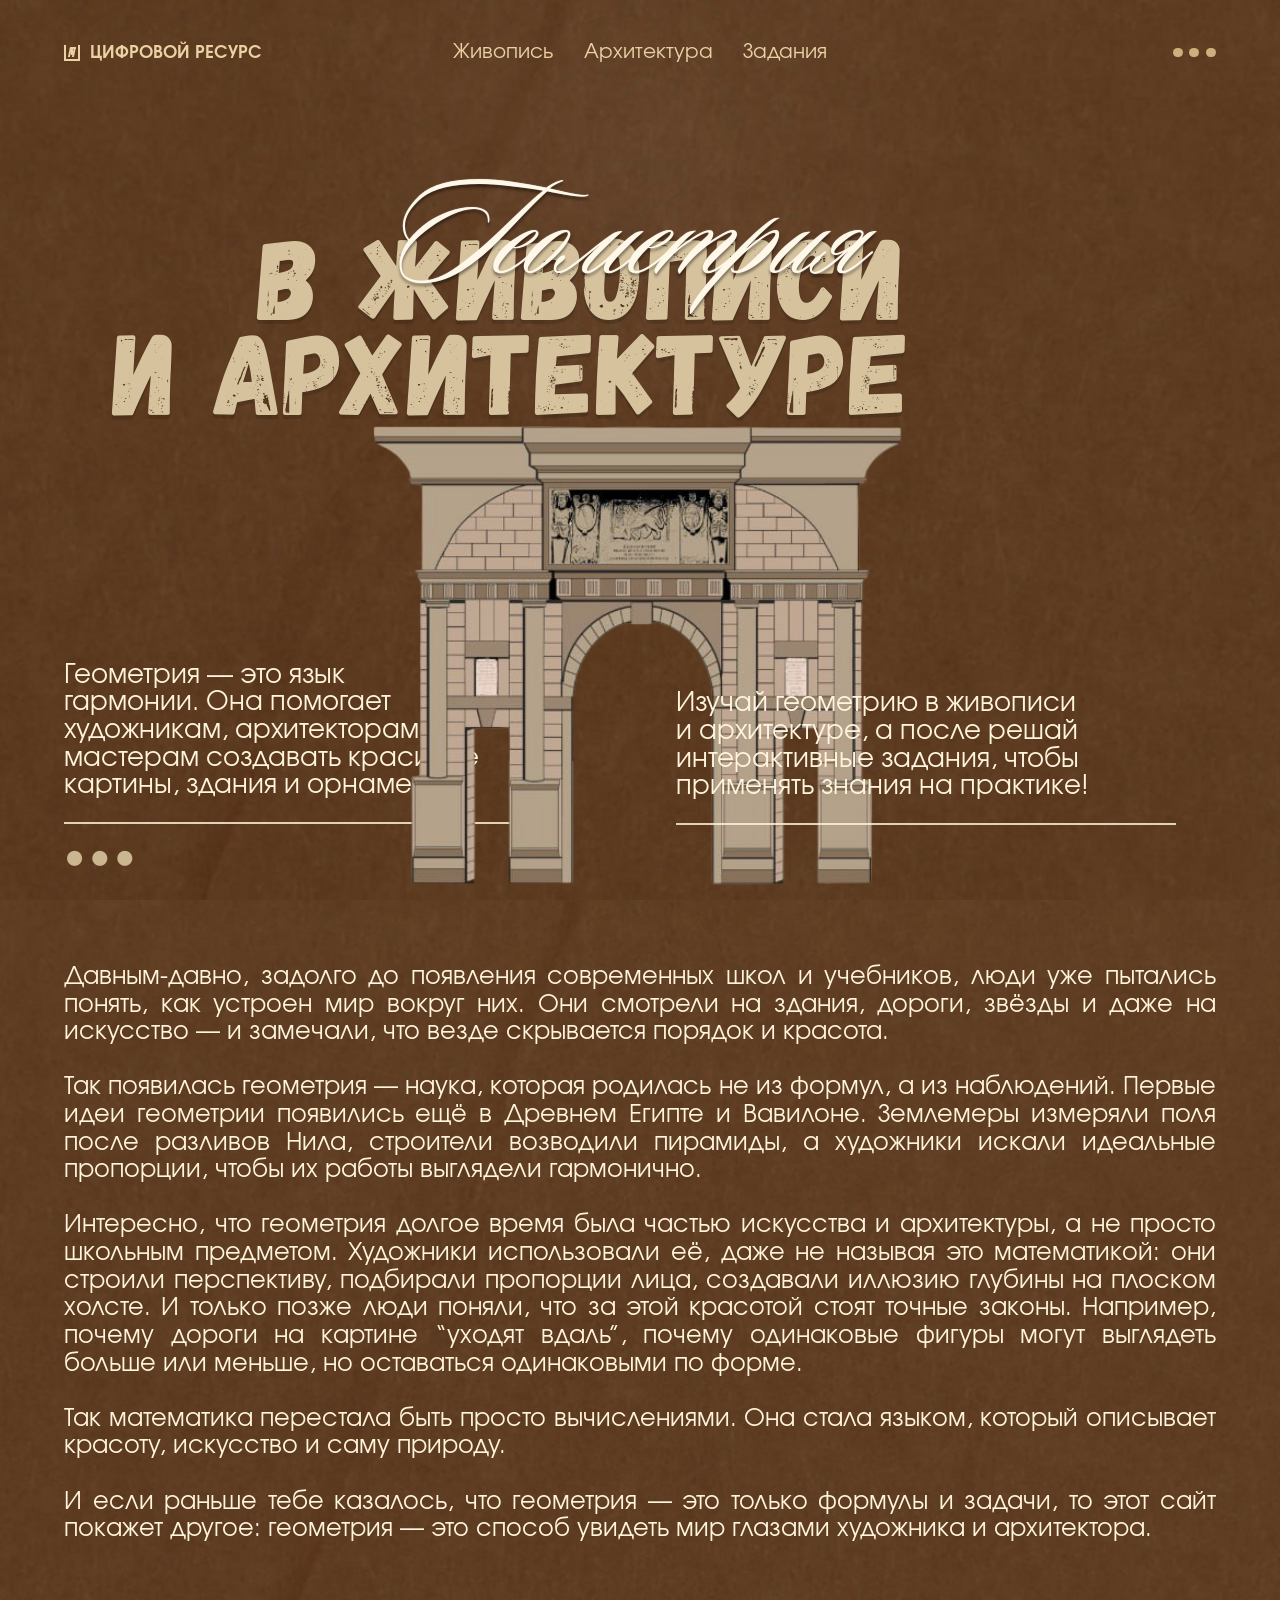
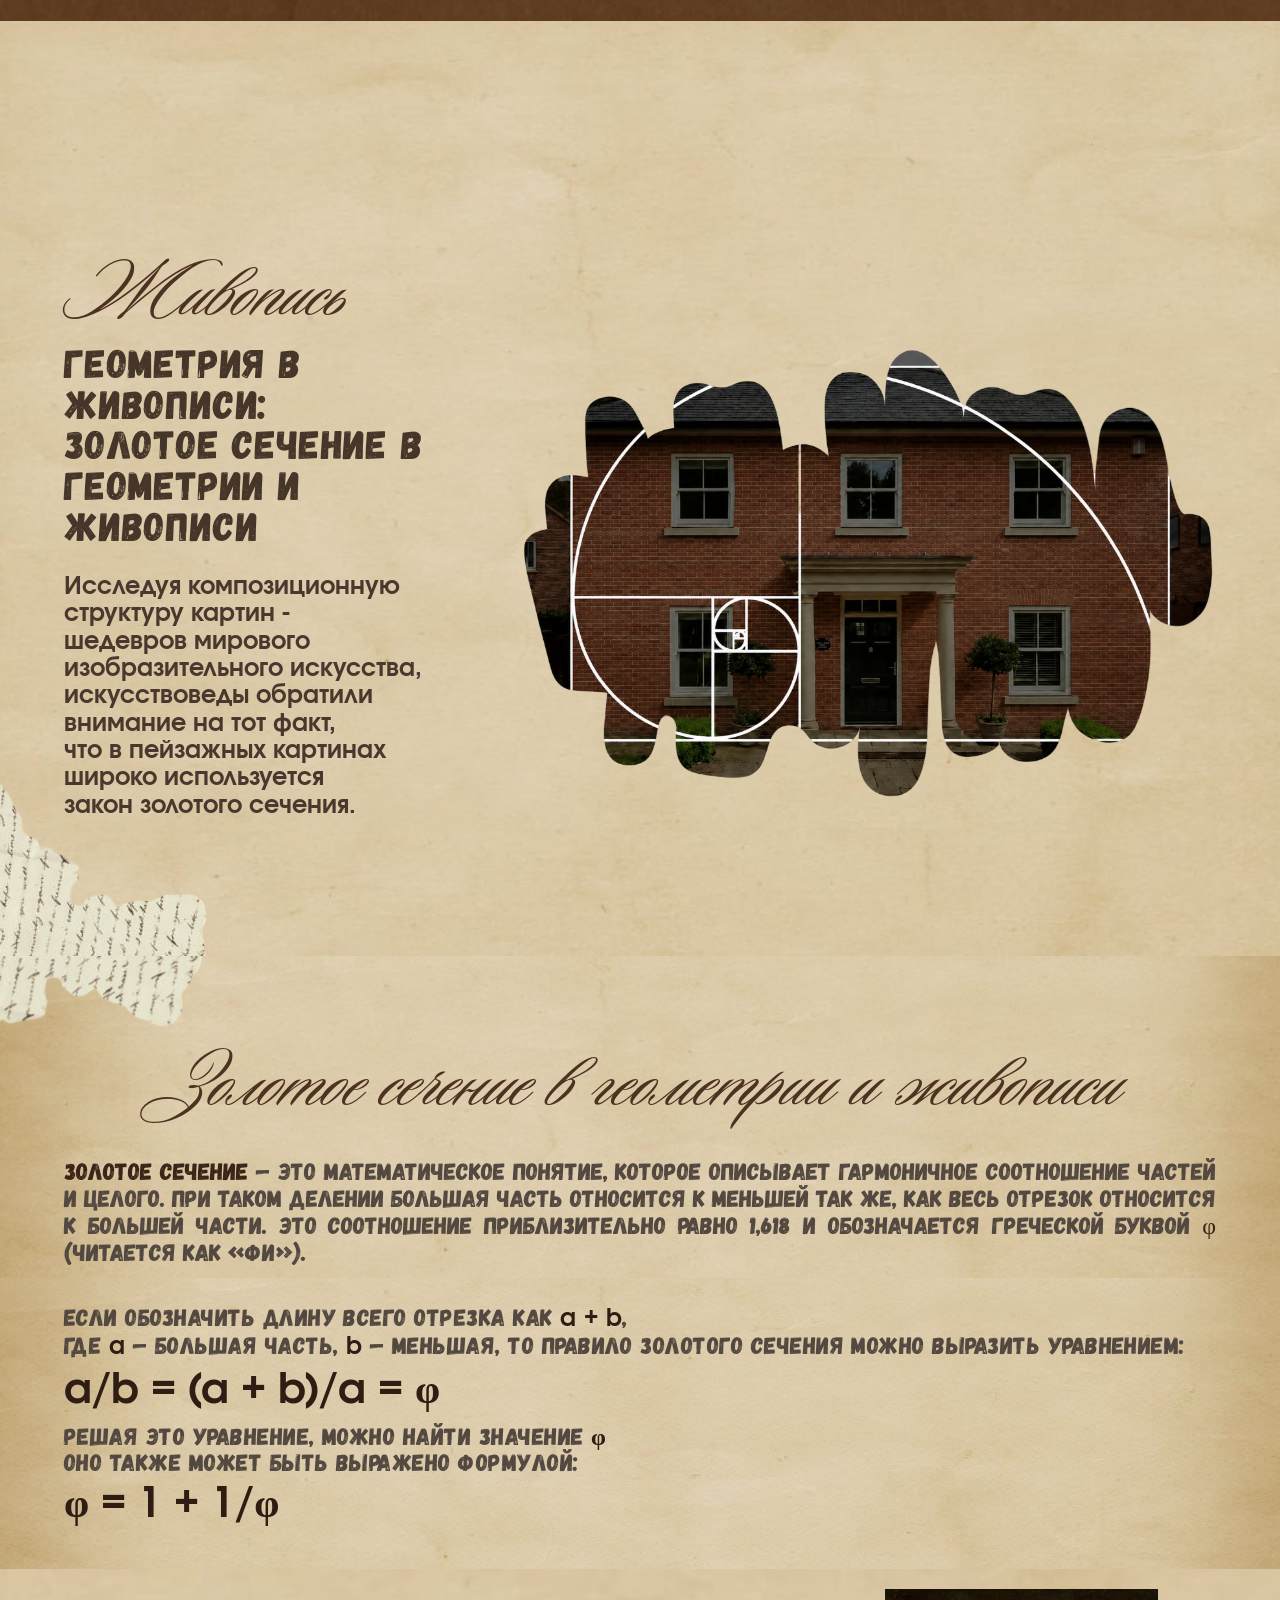
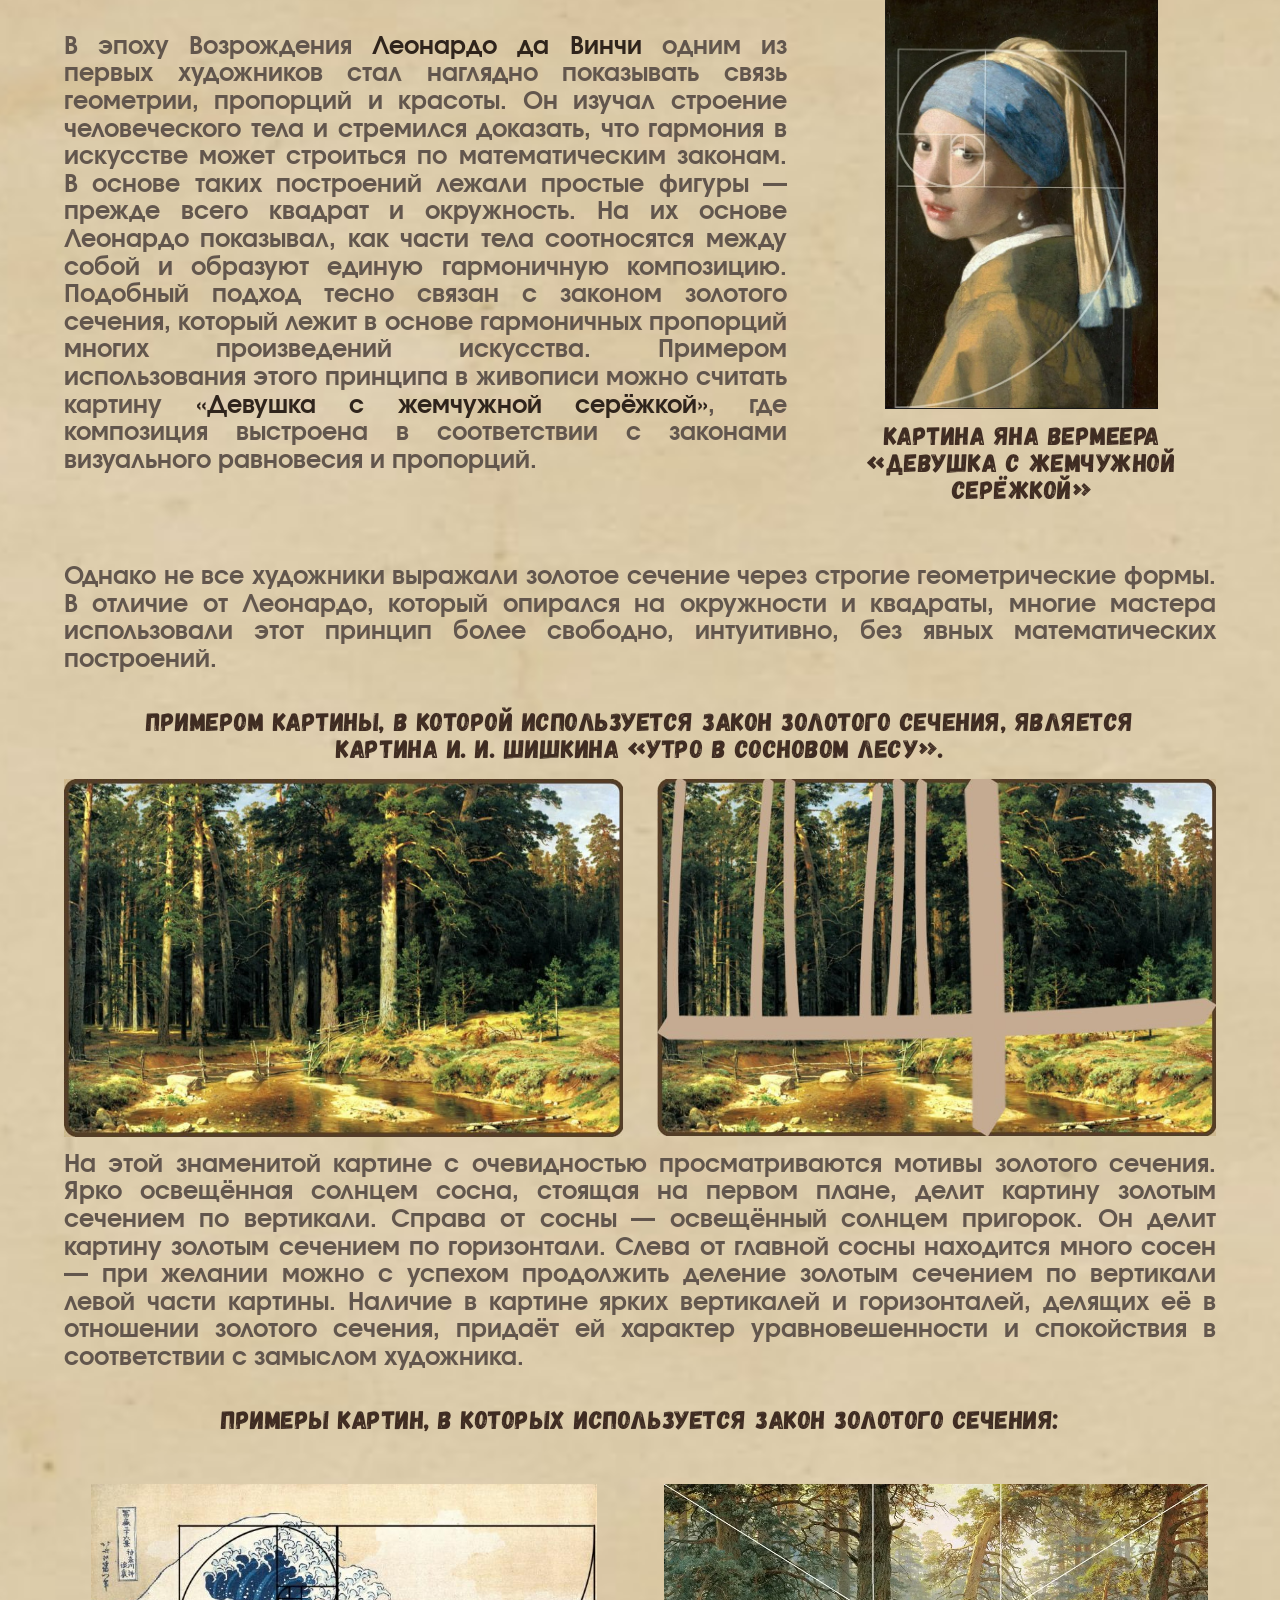
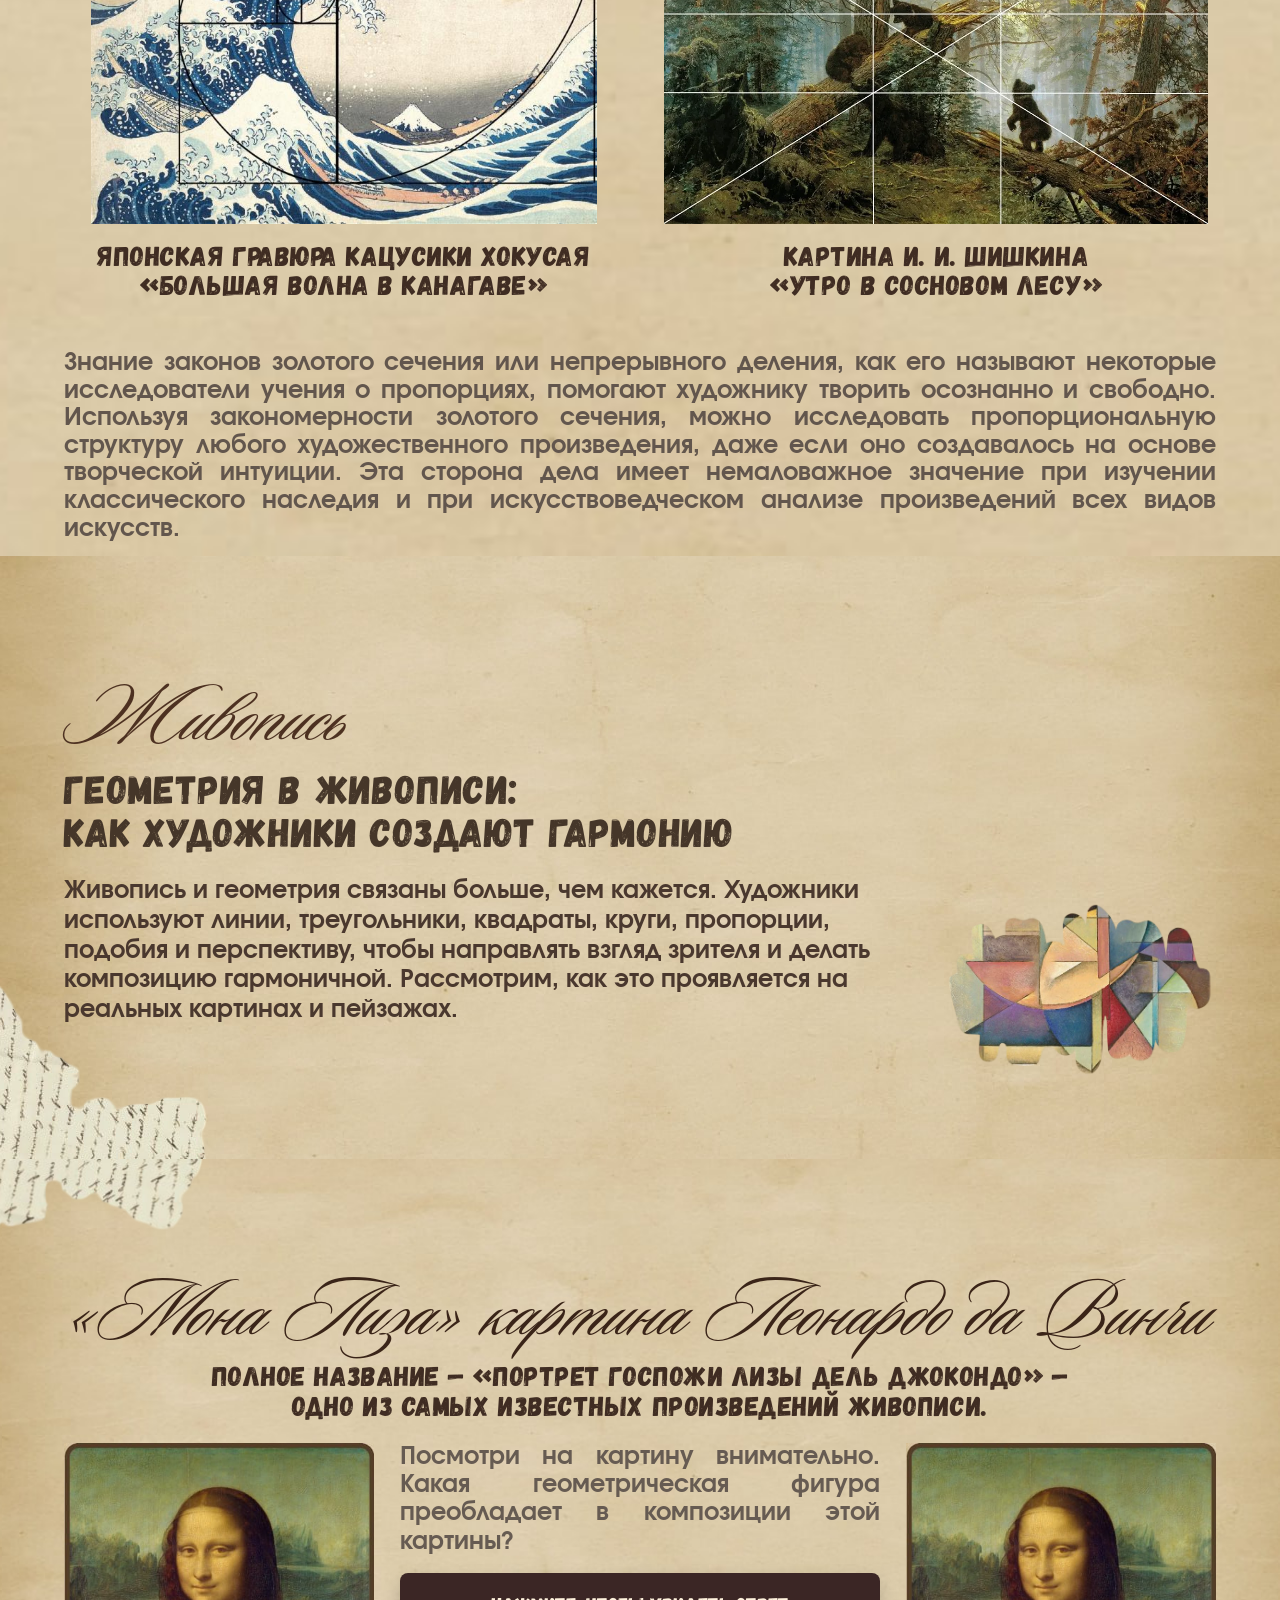
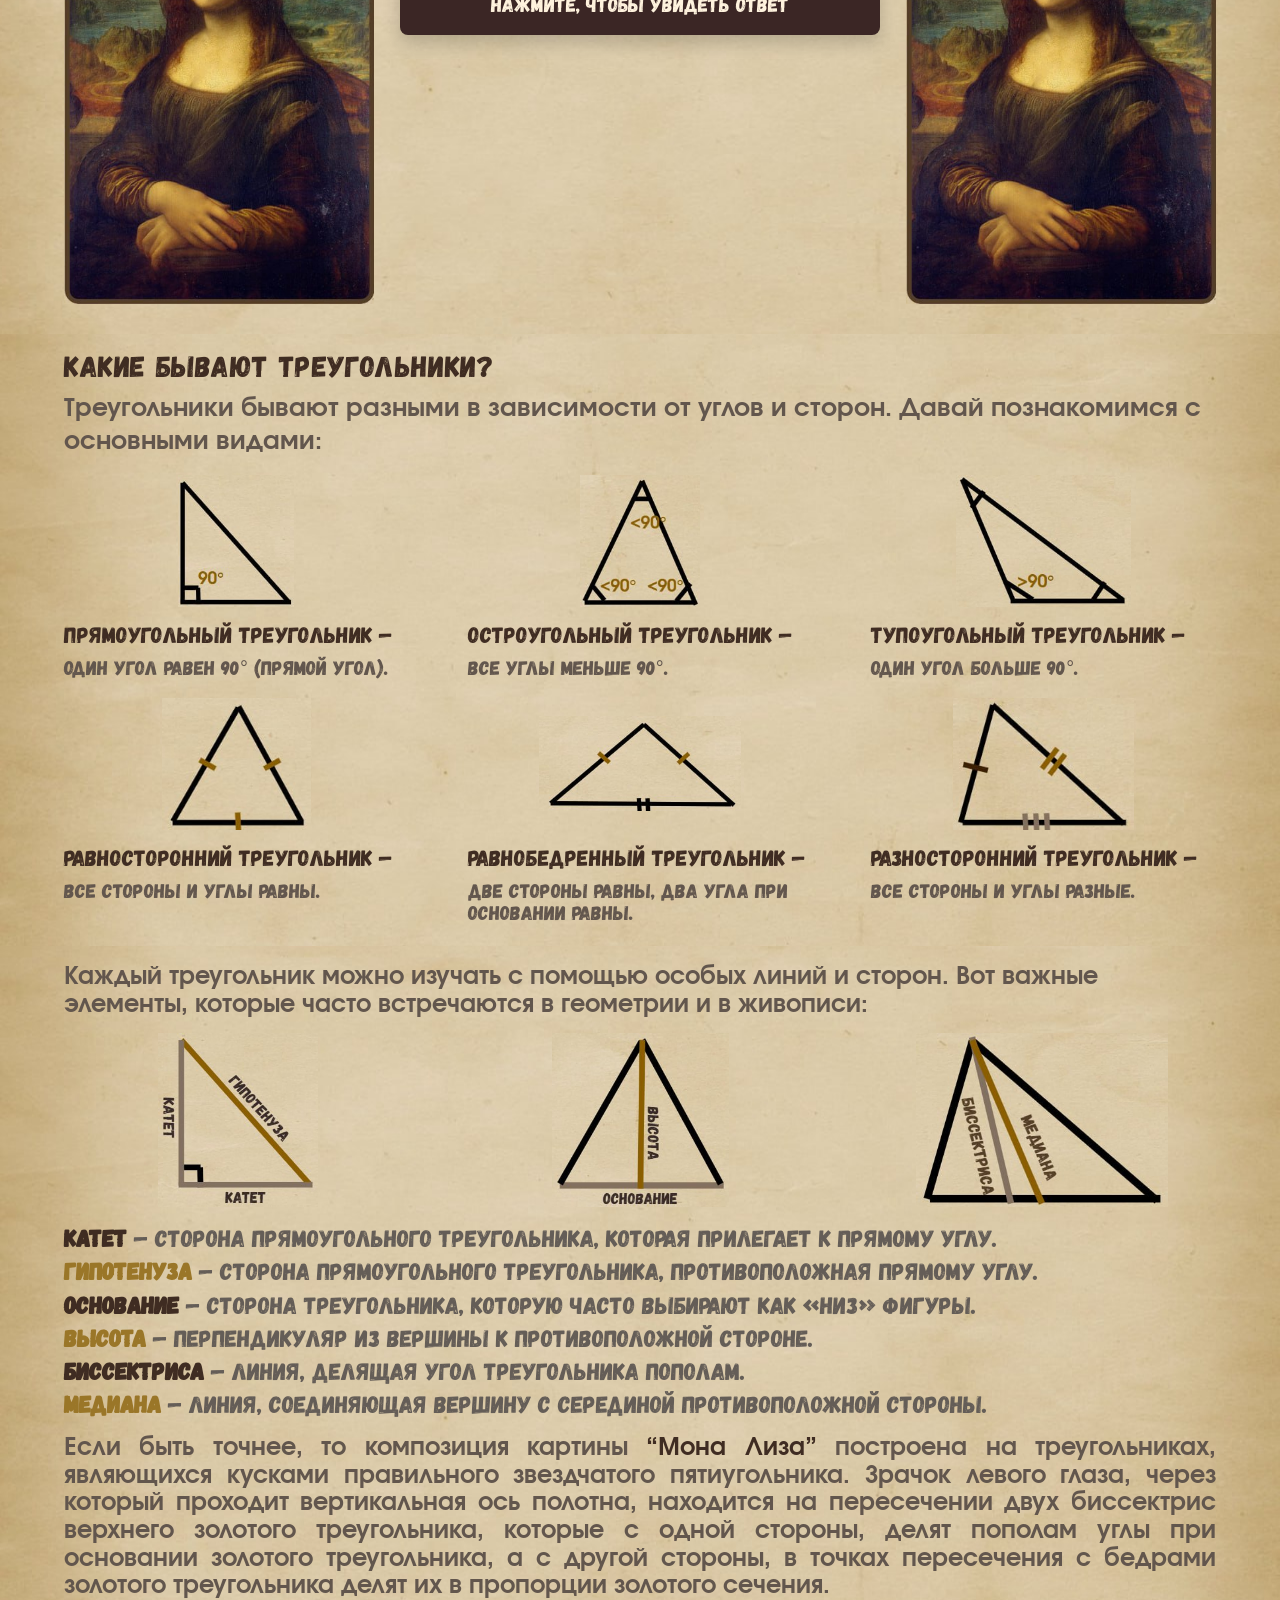
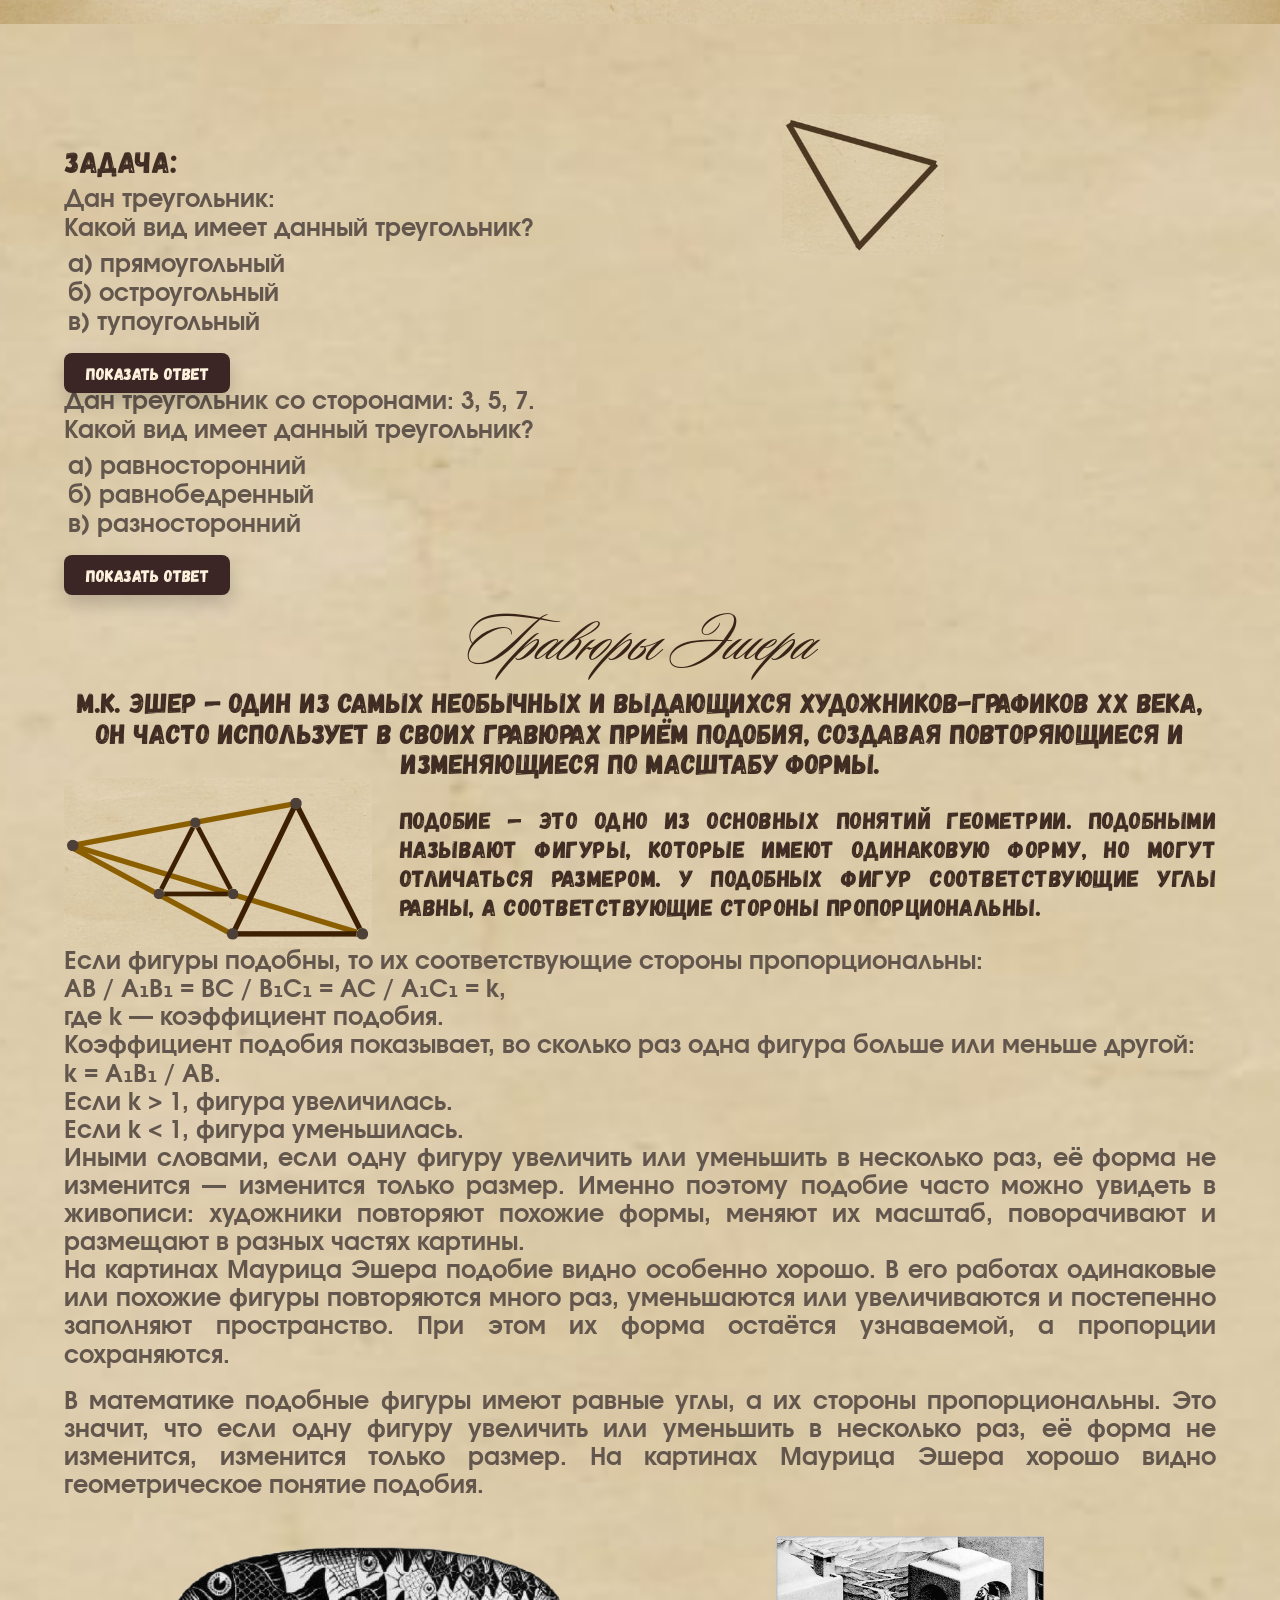
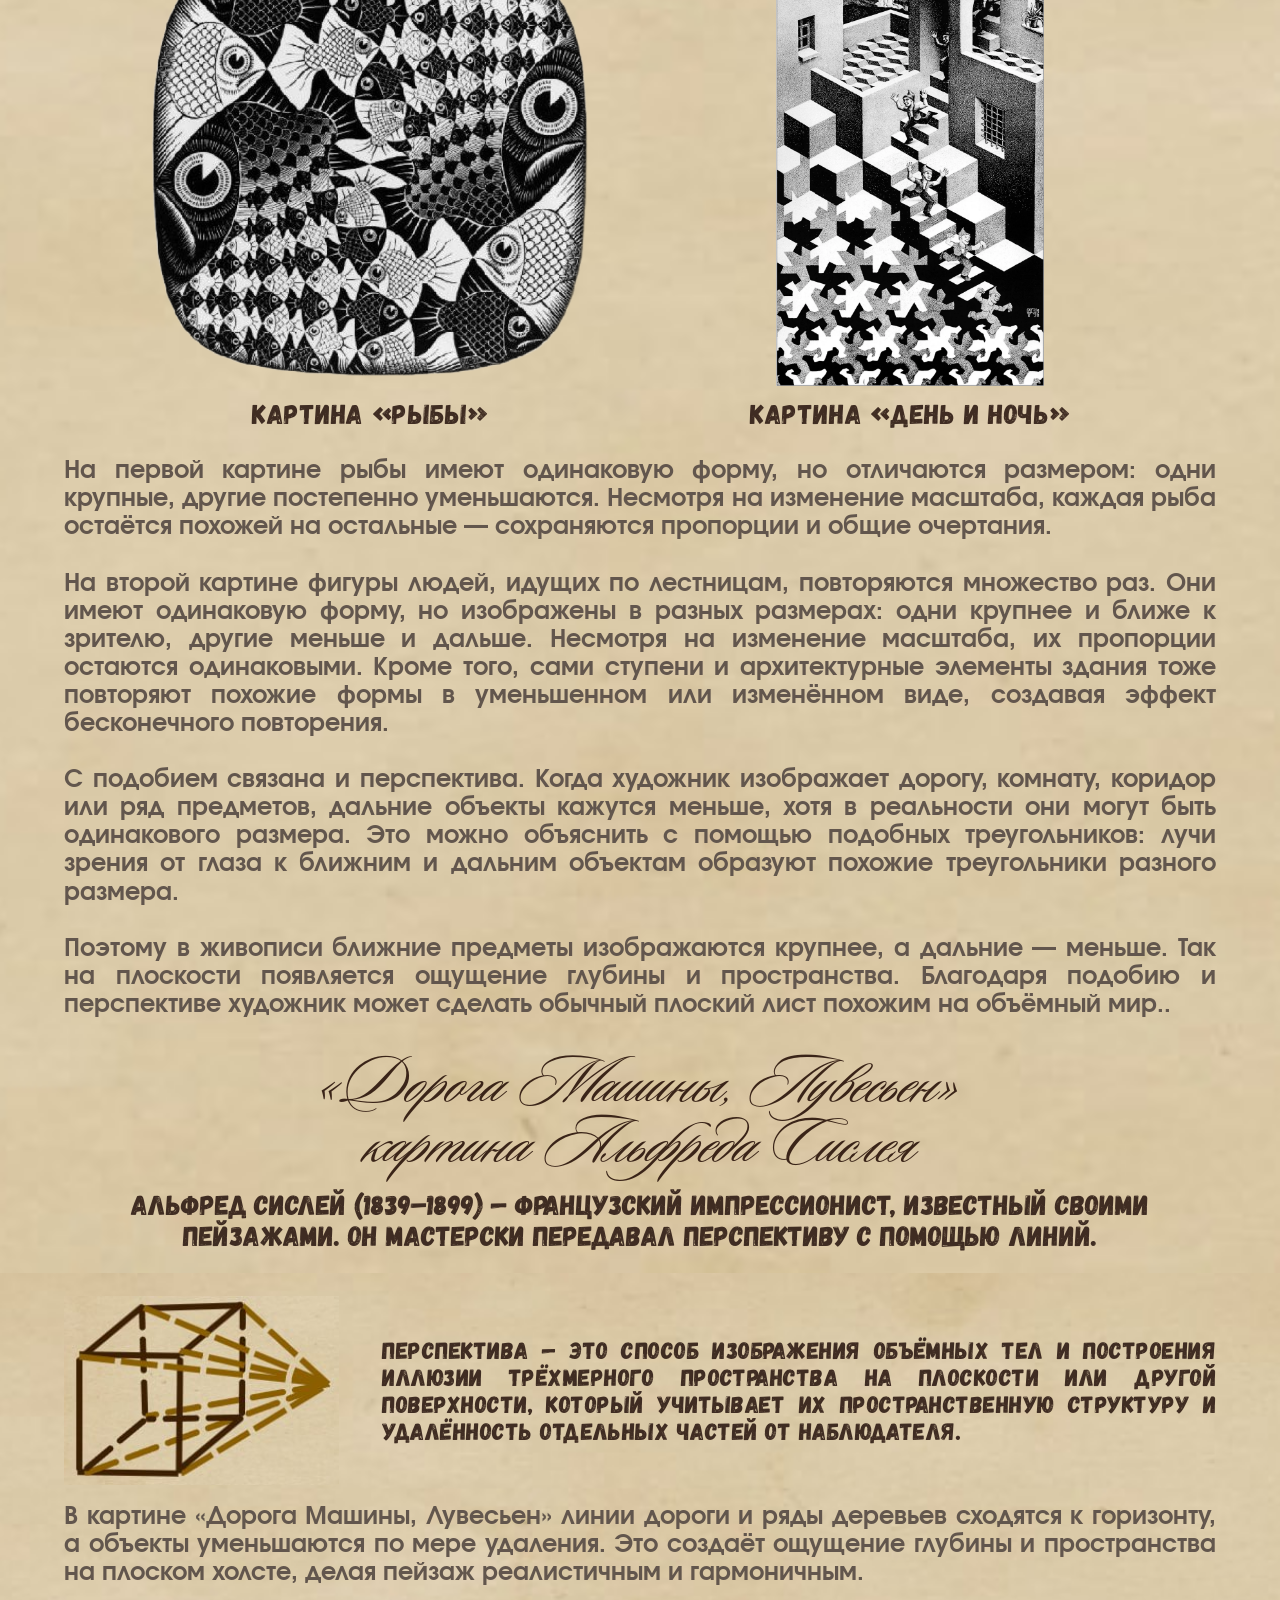
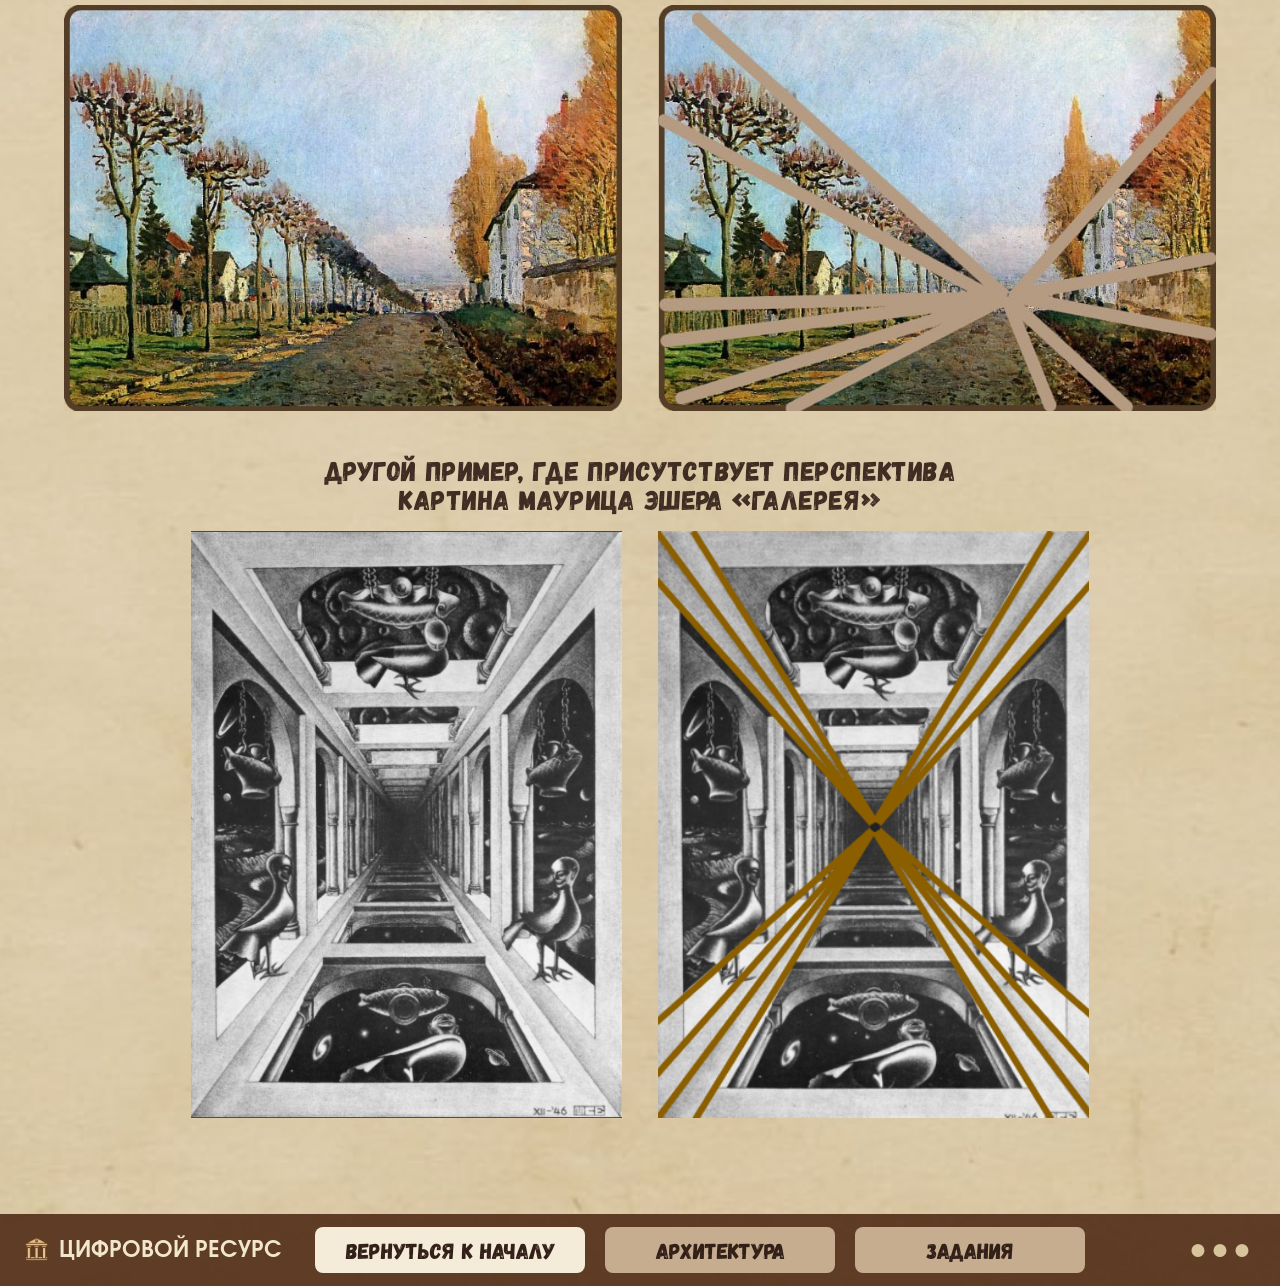
==== index.html @ a7446dd9 "Add files via upload" ====
<!doctype html>
<html lang="ru">
<head>
  <meta charset="UTF-8">
  <meta name="viewport" content="width=device-width, initial-scale=1.0">
  <title>Геометрия в живописи</title>
  <link rel="stylesheet" href="css/base.css?v=menu-final-1">
  <link rel="stylesheet" href="css/index.css?v=hero-arch-lower-1">
</head>

<body>
<div class="site-wrap">

  <header class="site-header site-header--light">
    <a class="site-brand" href="index.html">
      <span class="site-brand-icon" aria-hidden="true"></span>
      <span>ЦИФРОВОЙ РЕСУРС</span>
    </a>

    <nav class="site-nav">
      <a href="index.html" class="active">Живопись</a>
      <a href="architecture.html">Архитектура</a>
      <a href="tasks.html">Задания</a>
    </nav>

    <div class="site-dots" aria-hidden="true">
      <span></span><span></span><span></span>
    </div>
  </header>

  <section class="page-hero main-hero" id="top">
    <div class="hero-side hero-side-left">
      <p>
        Геометрия — это язык<br>
        гармонии. Она помогает<br>
        художникам, архитекторам и<br>
        мастерам создавать красивые<br>
        картины, здания и орнаменты.
      </p>
    </div>

    <div class="hero-center">
      <div class="hero-script">Геометрия</div>

      <h1 class="hero-title">
        <span>В ЖИВОПИСИ</span>
        <span>И АРХИТЕКТУРЕ</span>
      </h1>

      <img class="main-arch" src="assets/hero-arch-new.png" alt="Архитектурная арка">
    </div>

    <div class="hero-side hero-side-right">
      <p>
        Изучай геометрию в живописи<br>
        и архитектуре, а после решай<br>
        интерактивные задания, чтобы<br>
        применять знания на практике!
      </p>
    </div>
  </section>

  <section class="hero-story-section">
    <div class="index-content hero-story-content">
      <p class="hero-story-text">
        Давным-давно, задолго до появления современных школ и учебников, люди уже пытались понять, как устроен мир вокруг них. Они смотрели на здания, дороги, звёзды и даже на искусство — и замечали, что везде скрывается порядок и красота.<br><br>

        Так появилась геометрия — наука, которая родилась не из формул, а из наблюдений. Первые идеи геометрии появились ещё в Древнем Египте и Вавилоне. Землемеры измеряли поля после разливов Нила, строители возводили пирамиды, а художники искали идеальные пропорции, чтобы их работы выглядели гармонично.<br><br>

        Интересно, что геометрия долгое время была частью искусства и архитектуры, а не просто школьным предметом. Художники использовали её, даже не называя это математикой: они строили перспективу, подбирали пропорции лица, создавали иллюзию глубины на плоском холсте. И только позже люди поняли, что за этой красотой стоят точные законы. Например, почему дороги на картине “уходят вдаль”, почему одинаковые фигуры могут выглядеть больше или меньше, но оставаться одинаковыми по форме.<br><br>

        Так математика перестала быть просто вычислениями. Она стала языком, который описывает красоту, искусство и саму природу.<br><br>

        И если раньше тебе казалось, что геометрия — это только формулы и задачи, то этот сайт покажет другое: геометрия — это способ увидеть мир глазами художника и архитектора.
      </p>
    </div>
  </section>

  <section class="section info-screen info-screen--golden" id="painting-golden-ratio">
    <div class="info-screen__content index-content">
      <div class="info-screen__text">
        <div class="info-screen__script">Живопись</div>

        <h2 class="info-screen__title">
          Геометрия в живописи:<br>
          золотое сечение в геометрии и живописи
        </h2>

        <p class="info-screen__paragraph">
          <strong>
            <span>Исследуя композиционную структуру картин -</span>
            <span>шедевров мирового изобразительного искусства,</span>
            <span>искусствоведы обратили внимание на тот факт,</span>
            <span>что в пейзажных картинах широко используется</span>
            <span>закон золотого сечения.</span>
          </strong>
        </p>
      </div>

      <div class="info-screen__image info-screen__image--big">
        <img src="assets/3.png" alt="Золотое сечение в живописи">
      </div>
    </div>
  </section>

  <section class="section alt golden-ratio-section">
    <div class="index-content golden-ratio-inner">
      <div class="kicker center">Золотое сечение в геометрии и живописи</div>

      <p class="highlight golden-ratio-text">
        <span class="golden-ratio-accent">Золотое сечение</span> — это математическое понятие, которое описывает гармоничное соотношение частей и целого. При таком делении большая часть относится к меньшей так же, как весь отрезок относится к большей части. Это соотношение приблизительно равно 1,618 и обозначается греческой буквой <span class="phi">φ</span> (читается как «ФИ»).
      </p>
    </div>
  </section>

  <section class="section formula-section">
    <div class="index-content formula-inner">
      <div class="formula-clean">
        <p class="formula-rule">
          Если обозначить длину всего отрезка как <span class="formula-var">a + b</span>,<br>
          где <span class="formula-var">a</span> — большая часть, <span class="formula-var">b</span> — меньшая, то правило золотого сечения можно выразить уравнением:
        </p>

        <div class="formula">
          <span class="formula-var">a/b = (a + b)/a = </span><span class="phi">φ</span>
        </div>

        <p class="formula-rule">
          Решая это уравнение, можно найти значение <span class="phi">φ</span><br>
          Оно также может быть выражено формулой:
        </p>

        <div class="formula">
          <span class="phi">φ</span><span class="formula-var"> = 1 + 1/</span><span class="phi">φ</span>
        </div>
      </div>
    </div>
  </section>

  <section class="section alt golden-ratio-section">
    <div class="index-content golden-ratio-inner">
      <div class="info-screen__content">
        <div class="info-screen__text">
          <p class="triangle-note">
            В эпоху Возрождения <span class="highlight-bold">Леонардо да Винчи</span> одним из первых художников стал наглядно показывать связь геометрии, пропорций и красоты. Он изучал
            строение человеческого тела и стремился доказать, что гармония в искусстве может строиться по математическим законам. В основе таких
            построений лежали простые фигуры — прежде всего квадрат и окружность. На их основе Леонардо показывал, как части тела соотносятся
            между собой и образуют единую гармоничную композицию.

            Подобный подход тесно связан с законом золотого сечения, который лежит в основе гармоничных пропорций многих произведений искусства.
            Примером использования этого принципа в живописи можно считать картину <span class="highlight-bold">«Девушка с жемчужной серёжкой»</span>, где композиция выстроена в
            соответствии с законами визуального равновесия и пропорций.
          </p>
        </div>

        <div class="info-screen__image art-column">
          <div class="art-item">
            <img src="assets/girl_with_pearl_golden.png" alt="Девушка с золотым сечением">
            <h2 class="section-title center">Картина Яна Вермеера «Девушка с жемчужной серёжкой»</h2>
          </div>
        </div>
      </div>

      <p class="triangle-note">
        Однако не все художники выражали золотое сечение через строгие геометрические формы. В отличие от Леонардо, который опирался на окружности и квадраты, многие мастера использовали этот принцип более свободно, интуитивно, без явных математических построений.
      </p>

      <h2 class="section-title center">
        Примером картины, в которой используется закон золотого сечения, является<br>
        Картина И. И. Шишкина «Утро в сосновом лесу».
      </h2>

      <div class="gallery-two">
        <img class="card-img" src="assets/ship_grove.jpg" alt="Корабельная роща">
        <img class="card-img" src="assets/ship_grove_markup.jpg" alt="Золотое сечение на картине">
      </div>

      <p class="triangle-note">
        На этой знаменитой картине с очевидностью просматриваются мотивы золотого сечения. Ярко освещённая солнцем сосна,
        стоящая на первом плане, делит картину золотым сечением по вертикали. Справа от сосны — освещённый солнцем пригорок.
        Он делит картину золотым сечением по горизонтали. Слева от главной сосны находится много сосен — при желании можно
        с успехом продолжить деление золотым сечением по вертикали левой части картины. Наличие в картине ярких вертикалей
        и горизонталей, делящих её в отношении золотого сечения, придаёт ей характер уравновешенности и спокойствия
        в соответствии с замыслом художника.
      </p>

      <h2 class="section-title center">Примеры картин, в которых используется закон золотого сечения:</h2>

      <div class="gallery-two art-gallery">
        <div class="art-item">
          <img class="card-img" src="assets/wave_kanagawa_golden.png" alt="Большая волна в Канагаве">
          <div class="art-caption">Японская гравюра Кацусики Хокусая «Большая волна в Канагаве»</div>
        </div>
        <div class="art-item">
          <img class="card-img" src="assets/ship_grove_bears_golden.png" alt="Корабельная роща">
          <div class="art-caption">Картина И. И. Шишкина<br> «Утро в сосновом лесу»</div>
        </div>
      </div>

      <p class="triangle-note formula-after">
        Знание законов золотого сечения или непрерывного деления, как его называют некоторые исследователи учения о пропорциях,
        помогают художнику творить осознанно и свободно. Используя закономерности золотого сечения, можно исследовать
        пропорциональную структуру любого художественного произведения, даже если оно создавалось на основе творческой интуиции.
        Эта сторона дела имеет немаловажное значение при изучении классического наследия и при искусствоведческом анализе
        произведений всех видов искусств.
      </p>
    </div>
  </section>

  <section class="section info-screen info-screen--harmony">
    <div class="info-screen__content index-content">
      <div class="info-screen__text">
        <div class="info-screen__script">Живопись</div>

        <h2 class="info-screen__title">
          Геометрия в живописи:<br>
          как художники создают гармонию
        </h2>

        <p class="info-screen__paragraph">
          <strong>
            Живопись и геометрия связаны больше, чем кажется. Художники используют линии,
            треугольники, квадраты, круги, пропорции, подобия и перспективу, чтобы направлять взгляд зрителя и
            делать композицию гармоничной. Рассмотрим, как это проявляется на реальных
            картинах и пейзажах.
          </strong>
        </p>
      </div>

      <div class="info-screen__image info-screen__image--harmony">
        <img src="assets/4.png" alt="Геометрическая абстракция">
      </div>
    </div>
  </section>

  <section class="section mona-section">
    <div class="index-content mona-inner">
      <div class="mona-heading">
        <div class="mona-script">«Мона Лиза» картина Леонардо да Винчи</div>
        <h2 class="section-title center">
          <span class="mona-title-line">Полное название — «Портрет госпожи Лизы дель Джокондо» —</span><br>
          одно из самых известных произведений живописи.
        </h2>
      </div>

      <div class="mona-layout mona-screen-layout">
        <img class="card-img mona-img" src="assets/mona_lisa.jpg" alt="Мона Лиза">

        <div class="mona-question">
          <p class="mona-question-text">
            Посмотри на картину внимательно. Какая геометрическая фигура преобладает в композиции этой картины?
          </p>
          <button class="btn mona-btn" id="mona-btn">Нажмите, чтобы увидеть ответ</button>
          <div class="answer-text mona-answer" id="mona-answer">
            <span class="mona-answer-nowrap"><span class="mona-answer-accent">Леонардо да Винчи (1452–1519) —</span></span>
            <span class="mona-answer-nowrap">мастер гармонии и пропорций. В</span> «Мона Лизе» он строил композицию на треугольниках:
            лицо, руки и тело создают невидимый треугольник, который направляет взгляд
            зрителя к лицу женщины.
          </div>
        </div>

        <img class="card-img mona-img" id="mona-right" src="assets/mona_lisa.jpg" alt="Мона Лиза с геометрической разметкой">
      </div>
    </div>
  </section>

  <section class="section triangle-section">
    <div class="index-content triangle-inner">
      <h2 class="section-title">Какие бывают треугольники?</h2>
      <p class="triangle-lead">
        <span class="triangle-lead-nowrap">Треугольники бывают разными в зависимости от углов и сторон. Давай познакомимся с</span><br>
        основными видами:
      </p>

      <div class="triangle-grid triangle-types-grid">
        <div class="triangle-item">
          <img src="assets/triangle_right.png" alt="Прямоугольный треугольник">
          <h3>Прямоугольный треугольник —</h3>
          <p>один угол равен 90° (прямой угол).</p>
        </div>

        <div class="triangle-item">
          <img src="assets/triangle_acute.png" alt="Остроугольный треугольник">
          <h3>Остроугольный треугольник —</h3>
          <p>все углы меньше 90°.</p>
        </div>

        <div class="triangle-item">
          <img src="assets/triangle_obtuse.png" alt="Тупоугольный треугольник">
          <h3>Тупоугольный треугольник —</h3>
          <p>один угол больше 90°.</p>
        </div>

        <div class="triangle-item">
          <img src="assets/triangle_equilateral.png" alt="Равносторонний треугольник">
          <h3>Равносторонний треугольник —</h3>
          <p>все стороны и углы равны.</p>
        </div>

        <div class="triangle-item">
          <img src="assets/triangle_isosceles.png" alt="Равнобедренный треугольник">
          <h3>Равнобедренный треугольник —</h3>
          <p>две стороны равны, два угла при основании равны.</p>
        </div>

        <div class="triangle-item">
          <img src="assets/triangle_scalene.png" alt="Разносторонний треугольник">
          <h3>Разносторонний треугольник —</h3>
          <p>все стороны и углы разные.</p>
        </div>
      </div>
    </div>
  </section>

  <section class="section triangle-elements-section">
    <div class="index-content triangle-elements-inner">
      <p class="triangle-lead triangle-elements-lead">
        Каждый треугольник можно изучать с помощью особых линий и сторон. Вот важные элементы, которые часто встречаются в геометрии и в живописи:
      </p>

      <div class="elements-row">
        <img src="assets/triangle_cathetus.png" alt="Катет и гипотенуза">
        <img src="assets/triangle_height.png" alt="Высота треугольника">
        <img src="assets/triangle_bisector_median.png" alt="Биссектриса и медиана">
      </div>

      <div class="triangle-terms">
        <p><strong>Катет</strong> — сторона прямоугольного треугольника, которая прилегает к прямому углу.</p>
        <p><strong>Гипотенуза</strong> — сторона прямоугольного треугольника, противоположная прямому углу.</p>
        <p><strong>Основание</strong> — сторона треугольника, которую часто выбирают как «низ» фигуры.</p>
        <p><strong>Высота</strong> — перпендикуляр из вершины к противоположной стороне.</p>
        <p><strong>Биссектриса</strong> — линия, делящая угол треугольника пополам.</p>
        <p><strong>Медиана</strong> — линия, соединяющая вершину с серединой противоположной стороны.</p>
      </div>

      <p class="triangle-note">
        Если быть точнее, то композиция картины <span class="mona-name">“Мона Лиза”</span> построена на треугольниках, являющихся кусками правильного
        звездчатого пятиугольника. Зрачок левого глаза, через который проходит вертикальная ось полотна, находится на пересечении
        двух биссектрис верхнего золотого треугольника, которые с одной стороны, делят пополам углы при основании золотого
        треугольника, а с другой стороны, в точках пересечения с бедрами золотого треугольника делят их в пропорции золотого сечения.
      </p>
    </div>
  </section>

  <section class="section index-tasks-section">
    <div class="index-content index-tasks-inner">
      <div class="quick-tasks">
        <div class="quick-task quick-task--triangle-kind">
          <h2 class="section-title">Задача:</h2>
          <p>Дан треугольник:<br><span class="task-nowrap">Какой вид имеет данный треугольник?</span></p>
          <p class="answer-options">
            <span class="answer-option">а) прямоугольный</span><br>
            <span class="answer-option" id="index-task-1">б) остроугольный</span><br>
            <span class="answer-option">в) тупоугольный</span>
          </p>
          <button class="btn" data-correct="index-task-1">Показать ответ</button>
        </div>

        <img class="task-triangle-img" src="assets/task_triangle.png" alt="Треугольник для задания">

        <div class="quick-task">
          <h2 class="section-title">Задача:</h2>
          <p><span class="task-nowrap">Дан треугольник со сторонами: 3, 5, 7.</span><br><span class="task-nowrap">Какой вид имеет данный треугольник?</span></p>
          <p class="answer-options">
            <span class="answer-option">а) равносторонний</span><br>
            <span class="answer-option">б) равнобедренный</span><br>
            <span class="answer-option" id="index-task-2">в) разносторонний</span>
          </p>
          <button class="btn" data-correct="index-task-2">Показать ответ</button>
        </div>
      </div>

      <div class="painting-transition">
        <div class="painting-script">Гравюры Эшера</div>
        <p class="painting-caption">
          М.К. Эшер — один из самых необычных и выдающихся художников-графиков XX века, он часто использует в своих гравюрах приём подобия, создавая повторяющиеся и изменяющиеся по масштабу формы.
        </p>
        <img src="assets/similarity_triangles.png" alt="Подобные фигуры">
        <p class="perspective-text">
          Подобие — это одно из основных понятий геометрии. Подобными называют фигуры, которые имеют одинаковую форму, но могут отличаться размером. У подобных фигур соответствующие углы равны, а соответствующие стороны пропорциональны.
        </p>
        <p class="perspective-text">
          Если фигуры подобны, то их соответствующие стороны пропорциональны:<br>
          AB / A₁B₁ = BC / B₁C₁ = AC / A₁C₁ = k,<br>
          где k — коэффициент подобия.<br>
          Коэффициент подобия показывает, во сколько раз одна фигура больше или меньше другой:<br>
          k = A₁B₁ / AB.<br>
          Если k > 1, фигура увеличилась.<br>
          Если k < 1, фигура уменьшилась.<br>
          Иными словами, если одну фигуру увеличить или уменьшить в несколько раз, её форма не изменится — изменится только размер. Именно поэтому подобие часто можно увидеть в живописи: художники повторяют похожие формы, меняют их масштаб, поворачивают и размещают в разных частях картины.<br>
          На картинах Маурица Эшера подобие видно особенно хорошо. В его работах одинаковые или похожие фигуры повторяются много раз, уменьшаются или увеличиваются и постепенно заполняют пространство. При этом их форма остаётся узнаваемой, а пропорции сохраняются.</p>
        <p class="perspective-text">
          В математике подобные фигуры имеют равные углы, а их стороны пропорциональны. Это значит, что если одну фигуру увеличить или уменьшить в несколько раз, её форма не изменится, изменится только размер. На картинах Маурица Эшера хорошо видно геометрическое понятие подобия.
        </p>
        <div class="similarity-gallery">
          <div class="art-item">
            <img class="card-img" src="assets/escher_fishes_clean.png" alt="Картина «Рыбы»">
            <div class="art-caption">Картина «Рыбы»</div>
          </div>
          <div class="art-item">
            <img class="card-img" src="assets/escher_day_night.png" alt="Картина «День и ночь»">
            <div class="art-caption">Картина «День и ночь»</div>
          </div>
        </div>
        <p class="perspective-text">
          На первой картине рыбы имеют одинаковую форму, но отличаются размером: одни крупные, другие постепенно уменьшаются. Несмотря на изменение масштаба, каждая рыба остаётся похожей на остальные — сохраняются пропорции и общие очертания.<br><br>На второй картине фигуры людей, идущих по лестницам, повторяются множество раз. Они имеют одинаковую форму, но изображены в разных размерах: одни крупнее и ближе к зрителю, другие меньше и дальше. Несмотря на изменение масштаба, их пропорции остаются одинаковыми. Кроме того, сами ступени и архитектурные элементы здания тоже повторяют похожие формы в уменьшенном или изменённом виде, создавая эффект бесконечного повторения.<br><br>С подобием связана и перспектива. Когда художник изображает дорогу, комнату, коридор или ряд предметов, дальние объекты кажутся меньше, хотя в реальности они могут быть одинакового размера. Это можно объяснить с помощью подобных треугольников: лучи зрения от глаза к ближним и дальним объектам образуют похожие треугольники разного размера.<br><br>Поэтому в живописи ближние предметы изображаются крупнее, а дальние — меньше. Так на плоскости появляется ощущение глубины и пространства. Благодаря подобию и перспективе художник может сделать обычный плоский лист похожим на объёмный мир..
        </p>
      </div>

      <div class="painting-transition">
        <div class="painting-script">«Дорога Машины, Лувесьен»<br>картина Альфреда Сислея</div>
        <p class="painting-caption">
          <span class="caption-nowrap">Альфред Сислей (1839–1899) — французский импрессионист, известный своими</span><br>
          пейзажами. Он мастерски передавал перспективу с помощью линий.
        </p>
      </div>
    </div>
  </section>

  <section class="section perspective-section">
    <div class="index-content perspective-inner">
      <div class="perspective-head">
        <img src="assets/perspective_icon.png" alt="Схема перспективы">
        <h2 class="section-title">
          Перспектива — это способ изображения объёмных тел и построения иллюзии трёхмерного пространства на плоскости
          или другой поверхности, который учитывает их пространственную структуру и удалённость отдельных частей от наблюдателя.
        </h2>
      </div>

      <p class="perspective-text">
        В картине «Дорога Машины, Лувесьен» линии дороги и ряды деревьев сходятся к горизонту, а объекты уменьшаются
        по мере удаления. Это создаёт ощущение глубины и пространства на плоском холсте, делая пейзаж реалистичным и гармоничным.
      </p>

      <div class="gallery-two perspective-gallery">
        <img class="card-img" src="assets/louveciennes.jpg" alt="Дорога Машины, Лувесьен">
        <img class="card-img" src="assets/louveciennes_markup.jpg" alt="Перспективные линии на картине">
      </div>

      <div class="art-caption perspective-gallery-title">Другой пример, где присутствует перспектива<br>Картина Маурица Эшера «Галерея»</div>

      <div class="gallery-two perspective-gallery perspective-gallery--escher">
        <img class="card-img" src="assets/escher_gallery_plain.png" alt="Картина Маурица Эшера «Галерея» без линий перспективы">
        <img class="card-img" src="assets/escher_gallery_perspective.png" alt="Картина Маурица Эшера «Галерея» с линиями перспективы">
      </div>
    </div>

    <div class="bottom-nav">
      <div class="bottom-brand">
        <img class="brand-icon" src="assets/2.jpg" alt="">
        <span>ЦИФРОВОЙ РЕСУРС</span>
      </div>

      <div class="bottom-links">
        <a href="#top">Вернуться к началу</a>
        <a href="architecture.html">Архитектура</a>
        <a href="tasks.html">Задания</a>
      </div>

      <div class="bottom-dots">●●●</div>
    </div>
  </section>

</div>

<script src="script.js"></script>
</body>
</html>
---- css/base.css ----
@font-face {
  font-family: "Sloop Script Pro";
  src: url("../assets/fonts/Sloop Script Pro.otf") format("opentype");
  font-weight: 400;
  font-style: normal;
}

@font-face {
  font-family: "Sloop Script Pro";
  src: url("../assets/fonts/Sloop Script Pro Medium.otf") format("opentype");
  font-weight: 500;
  font-style: normal;
}

@font-face {
  font-family: "Sloop Script Pro";
  src: url("../assets/fonts/Sloop Script Pro Bold.otf") format("opentype");
  font-weight: 700;
  font-style: normal;
}

@font-face {
  font-family: "Evolventa";
  src: url("../assets/fonts/Evolventa-Regular.ttf") format("truetype");
  font-weight: 400;
  font-style: normal;
}

@font-face {
  font-family: "Evolventa";
  src: url("../assets/fonts/Evolventa-Bold.ttf") format("truetype");
  font-weight: 700;
  font-style: normal;
}

@font-face {
  font-family: "Gagalin";
  src: url("../assets/fonts/Gagalin-Regular.otf") format("opentype");
  font-weight: 400;
  font-style: normal;
}

:root {
  --brown: #5b3824;
  --brown-dark: #2f1d14;
  --paper: #efe0bf;
  --gold: #b28b33;
  --cream: #f8efde;
  --shadow: 0 12px 28px rgba(0, 0, 0, 0.18);
  --ease-out-soft: cubic-bezier(0.22, 1, 0.36, 1);
}

* {
  box-sizing: border-box;
}

html {
  scroll-behavior: smooth;
}

html,
body {
  width: 100%;
  min-height: 100%;
}

body {
  margin: 0;
  font-family: "Evolventa", Arial, Helvetica, sans-serif;
  color: var(--brown-dark);
  background: #2b1912;
}

img {
  max-width: 100%;
  display: block;
}

a {
  color: inherit;
  text-decoration: none;
}

.site-wrap {
  width: 100%;
  max-width: none;
  margin: 0;
  background: var(--paper);
  box-shadow: none;
}

/* ========================= */
/* ВЕРХНЕЕ МЕНЮ */
/* ========================= */

.site-header {
  position: absolute;
  top: 0;
  left: 0;
  z-index: 100;

  width: 100%;
  height: 105px;
  padding: 0 112px;

  display: grid;
  grid-template-columns: 1fr auto 1fr;
  align-items: center;

  color: #eee2c8;
  background: transparent;
  box-shadow: none;
}

.site-header--light {
  color: #ead2a4;
}

.site-header--dark {
  color: #3b241c;
}

.site-brand {
  justify-self: start;

  display: inline-flex;
  align-items: center;
  gap: 10px;

  font-family: "Evolventa", Arial, Helvetica, sans-serif;
  font-size: 24px;
  font-weight: 700;
  line-height: 1;
  letter-spacing: 0;

  color: inherit;
}

.site-header--dark .site-brand,
.site-header--dark .site-nav a,
.site-header--dark .site-nav a.active,
.site-header--dark .site-dots {
  color: #3b241c;
}

.site-header--light .site-brand,
.site-header--light .site-nav a,
.site-header--light .site-nav a.active,
.site-header--light .site-dots {
  color: #ead2a4;
}

.site-brand-icon,
.site-brand__icon,
.brand-icon {
  width: 24px;
  height: 24px;
  flex: 0 0 24px;
}

.site-brand-icon {
  display: inline-block;
  position: relative;
  background: none;
  border: 2px solid currentColor;
  border-top: 0;
}

.site-brand-icon::before {
  content: "";
  position: absolute;
  left: 3px;
  right: 3px;
  top: 2px;
  height: 8px;
  border-top: 2px solid currentColor;
  border-left: 2px solid currentColor;
  border-right: 2px solid currentColor;
  transform: skewX(-12deg);
}

.site-brand-icon::after {
  content: "";
  position: absolute;
  left: 5px;
  right: 5px;
  bottom: 4px;
  height: 7px;
  background:
    linear-gradient(currentColor 0 0) left center / 2px 100% no-repeat,
    linear-gradient(currentColor 0 0) center center / 2px 100% no-repeat,
    linear-gradient(currentColor 0 0) right center / 2px 100% no-repeat;
}

.site-brand__icon,
.brand-icon {
  object-fit: contain;
}

.site-nav {
  justify-self: center;

  display: flex;
  align-items: center;
  justify-content: center;
  gap: 44px;
  flex-wrap: nowrap;
}

.site-nav a {
  font-family: "Evolventa", Arial, Helvetica, sans-serif;
  font-size: 28px;
  font-weight: 400;
  line-height: 1;
  color: inherit;
  border: none;
  transition:
    color 0.3s ease,
    transform 0.3s var(--ease-out-soft);
}

.site-nav a:hover {
  color: #eee2c8;
  transform: translateY(-2px);
}

.site-header--dark .site-nav a:hover {
  color: #2f1d14;
}

.site-nav a.active {
  color: #eee2c8;
  font-weight: 400;
  border: none;
}

.site-header--dark .site-nav a.active {
  color: #4a382e;
}

.site-dots {
  justify-self: end;

  display: flex;
  align-items: center;
  gap: 10px;
  opacity: 0.9;
}

.site-dots span {
  width: 14px;
  height: 14px;
  display: block;
  border-radius: 50%;
  background: currentColor;
}

.site-header--light .site-dots span {
  background: #d8bd86;
}

.site-header--dark .site-dots span {
  background: #5a4031;
}

/* ========================= */
/* ОБЩИЕ СЕКЦИИ */
/* ========================= */

.page-hero {
  min-height: 720px;
  padding: 110px 50px 50px;

  display: grid;
  grid-template-columns: 1fr 1.2fr 1fr;
  gap: 28px;
  align-items: center;

  color: var(--cream);
}

.section,
.section.alt,
.page-hero.arch,
.task-hero {
  background: url("../assets/fon2.jpg") center center / cover no-repeat;
}

.section {
  width: 100%;
  min-height: 720px;
  padding: 72px 70px;
  position: relative;
}

.center {
  text-align: center;
}

/* ========================= */
/* РУКОПИСНЫЕ НАДПИСИ */
/* ========================= */

.kicker,
.script,
.script-label,
.painting-title .kicker,
.task-picture-title {
  font-family: "Sloop Script Pro", cursive !important;
  font-weight: 400 !important;
  font-style: normal !important;
  line-height: 0.9;
  color: #4d3121;
}

.kicker,
.script,
.script-label {
  font-size: clamp(46px, 4.8vw, 72px);
}

/* ========================= */
/* ЗАГОЛОВКИ И ОБЫЧНЫЙ ТЕКСТ */
/* ========================= */

.section-title {
  margin: 0 0 24px;

  font-family: "Gagalin", Impact, "Arial Black", Arial, sans-serif;
  font-size: clamp(24px, 2.6vw, 38px);
  font-weight: 400;
  line-height: 1.05;
  letter-spacing: 0.02em;
  text-transform: uppercase;

  color: #3f2c22;
}

.small-title {
  font-size: 28px;
}

.section p {
  margin: 0 0 18px;

  font-family: "Evolventa", Arial, Helvetica, sans-serif;
  font-size: clamp(18px, 1.8vw, 25px);
  font-weight: 400;
  line-height: 1.35;
  color: #4a382e;
}

.highlight {
  font-family: "Gagalin", Impact, "Arial Black", Arial, sans-serif;
  font-weight: 400;
  text-transform: uppercase;
  color: #4b3a35;
}

.muted {
  color: rgba(43, 32, 28, 0.75);
}

/* ========================= */
/* СЕТКИ */
/* ========================= */

.two-col {
  display: grid;
  grid-template-columns: 1.08fr 0.92fr;
  gap: 52px;
  align-items: center;
}

.gallery-two {
  display: grid;
  grid-template-columns: repeat(2, 1fr);
  gap: 38px;
  align-items: start;
  margin: 30px 0;
}

.card-img {
  width: 100%;
  display: block;

  border: 5px solid #5c4233;
  border-radius: 10px;
  background: #fff;
  box-shadow: var(--shadow);
}

/* ========================= */
/* КАРТИНКИ-КЛЯКСЫ */
/* ========================= */

.blob-wrap img {
  width: 100%;
  display: block;

  border-radius: 24px;

  clip-path: polygon(
    8% 5%,
    35% 1%,
    63% 6%,
    91% 4%,
    99% 20%,
    95% 50%,
    99% 84%,
    77% 98%,
    45% 95%,
    12% 99%,
    2% 78%,
    6% 44%,
    0 16%
  );

  box-shadow: var(--shadow);
}

/* ========================= */
/* ФОРМУЛЫ */
/* ========================= */

.formula-box {
  margin: 22px 0 28px;
  padding: 24px 30px;

  background: rgba(255, 255, 255, 0.22);
  border-left: 8px solid var(--gold);

  box-shadow: var(--shadow);
}

.formula-box p {
  margin-bottom: 10px;
  font-weight: 700;
}

.formula {
  margin: 12px 0 16px;

  font-family: "Gagalin", Impact, "Arial Black", Arial, sans-serif;
  font-size: clamp(34px, 5vw, 60px);
  font-weight: 400;
  line-height: 1.05;

  color: #2d1a12;
}

/* ========================= */
/* МОНА ЛИЗА */
/* ========================= */

.mona-layout {
  display: grid;
  grid-template-columns: 292px 1fr 292px;
  gap: 28px;
  align-items: center;
  margin-top: 30px;
}

.mona-layout p {
  font-size: 24px;
  font-weight: 700;
}

.answer-text {
  display: none;

  margin-top: 20px;

  font-family: "Evolventa", Arial, Helvetica, sans-serif;
  font-size: 22px;
  font-weight: 700;
  line-height: 1.35;
  color: #4a382e;
}

.answer-text.visible {
  display: block;
}

/* ========================= */
/* КНОПКИ */
/* ========================= */

.btn {
  appearance: none;
  border: none;
  cursor: pointer;

  padding: 18px 26px;
  border-radius: 12px;

  font-family: "Gagalin", Impact, "Arial Black", Arial, sans-serif;
  font-size: 18px;
  font-weight: 400;
  text-transform: uppercase;

  color: #fff3de;
  background: #3b2625;

  box-shadow: 0 8px 18px rgba(0, 0, 0, 0.18);

  transition:
    transform 0.28s var(--ease-out-soft),
    background 0.28s ease,
    box-shadow 0.28s ease;
}

.btn:hover {
  background: #513231;
  transform: translateY(-2px);
}

.btn:active {
  transform: translateY(1px);
  box-shadow: 0 4px 10px rgba(0, 0, 0, 0.16);
}

/* ========================= */
/* ТРЕУГОЛЬНИКИ */
/* ========================= */

.triangle-grid {
  display: grid;
  grid-template-columns: repeat(3, 1fr);
  gap: 42px 34px;
  margin-top: 32px;
}

.triangle-item {
  text-align: left;
}

.triangle-item img {
  width: 155px;
  height: 130px;
  object-fit: contain;
  margin: 0 auto 14px;
}

.triangle-item h3 {
  margin: 0 0 8px;

  font-family: "Gagalin", Impact, "Arial Black", Arial, sans-serif;
  font-size: 19px;
  font-weight: 400;
  line-height: 1.15;
  text-transform: uppercase;

  color: #3f2c22;
}

.triangle-item p {
  margin: 0;
  font-size: 18px;
}

/* ========================= */
/* ЭЛЕМЕНТЫ ТРЕУГОЛЬНИКА */
/* ========================= */

.elements-grid {
  display: grid;
  grid-template-columns: repeat(3, 1fr);
  gap: 26px;
  margin-top: 26px;
}

.element-card {
  padding: 20px;

  background: rgba(255, 255, 255, 0.22);
  border-radius: 18px;

  box-shadow: var(--shadow);
}

.element-card img {
  height: 150px;
  object-fit: contain;
  margin: 0 auto 12px;
}

.element-card h3 {
  margin: 0 0 10px;

  font-family: "Gagalin", Impact, "Arial Black", Arial, sans-serif;
  font-size: 20px;
  font-weight: 400;
  text-transform: uppercase;

  color: #3f2c22;
}

.element-card p {
  font-size: 17px;
  margin-bottom: 8px;
}

/* ========================= */
/* ЗАДАЧИ */
/* ========================= */

.tasks-grid {
  display: grid;
  grid-template-columns: repeat(2, 1fr);
  gap: 28px;
  margin-top: 20px;
}

.task-block {
  padding: 28px;

  background: rgba(255, 255, 255, 0.14);
  border: 2px dashed rgba(75, 46, 31, 0.35);
}

.task-block ol {
  margin: 10px 0 18px;
  padding-left: 26px;
}

.task-block li {
  margin: 5px 0;

  font-family: "Evolventa", Arial, Helvetica, sans-serif;
  font-size: 21px;
}

.task-triangle-img {
  width: 180px;
  margin: 40px auto 0;
}

.answer-option {
  position: relative;
  display: inline-block;
  width: max-content;
  max-width: 100%;
  padding: 0 0.18em;
  white-space: nowrap;
}

.answer-option.is-correct::after {
  content: "";
  position: absolute;
  left: -0.35em;
  right: -0.35em;
  top: 50%;
  height: 1.05em;
  transform: translateY(-50%) rotate(-3deg);
  border: 3px solid var(--gold);
  border-radius: 50%;
  background: transparent;
  pointer-events: none;
}

/* ========================= */
/* ПЕРСПЕКТИВА */
/* ========================= */

.perspective-head {
  display: grid;
  grid-template-columns: 180px 1fr;
  gap: 28px;
  align-items: center;
}

.perspective-head img {
  width: 160px;
  margin: 0 auto;
}

/* ========================= */
/* НИЖНЕЕ МЕНЮ */
/* ========================= */

.bottom-nav {
  display: flex;
  justify-content: center;
  gap: 20px;
  flex-wrap: wrap;

  margin-top: 34px;
  padding-top: 20px;

  border-top: 10px solid rgba(88, 55, 36, 0.72);
}

.bottom-nav a {
  min-width: 220px;
  padding: 16px 24px;

  border-radius: 12px;

  font-family: "Gagalin", Impact, "Arial Black", Arial, sans-serif;
  font-weight: 400;
  text-align: center;
  text-transform: uppercase;

  color: #321f18;
  background: #d8c3a0;
  transition:
    transform 0.3s var(--ease-out-soft),
    background 0.3s ease,
    box-shadow 0.3s ease;
}

.bottom-nav a:first-child {
  background: #f4ebd8;
}

.bottom-nav a:hover {
  transform: translateY(-3px);
  background: #ead9ba;
  box-shadow: 0 10px 22px rgba(47, 29, 20, 0.16);
}

/* ========================= */
/* MOTION */
/* ========================= */

.section-reveal {
  opacity: 0;
  transition: opacity 0.85s ease;
}

.section-reveal.is-visible {
  opacity: 1;
}

.reveal-up {
  opacity: 0;
  transform: translateY(34px);
  transition:
    opacity 0.85s ease,
    transform 0.85s var(--ease-out-soft);
  transition-delay: var(--reveal-delay, 0ms);
  will-change: opacity, transform;
}

.reveal-up.is-visible {
  opacity: 1;
  transform: translateY(0);
}

.image-reveal {
  opacity: 0;
  transform: translateY(18px) scale(0.965);
  transition:
    opacity 0.9s ease,
    transform 0.9s var(--ease-out-soft),
    filter 0.45s ease,
    box-shadow 0.45s ease;
  transition-delay: var(--reveal-delay, 0ms);
  will-change: opacity, transform;
}

.image-reveal.is-visible {
  opacity: 1;
  transform: translateY(0) scale(1);
}

.parallax-soft {
  will-change: transform;
}

@media (prefers-reduced-motion: reduce) {
  html {
    scroll-behavior: auto;
  }

  *,
  *::before,
  *::after {
    animation-duration: 0.001ms !important;
    animation-iteration-count: 1 !important;
    scroll-behavior: auto !important;
    transition-duration: 0.001ms !important;
  }

  .section-reveal,
  .reveal-up,
  .image-reveal {
    opacity: 1 !important;
    transform: none !important;
  }

  .parallax-soft {
    --parallax-y: 0px !important;
  }
}

.footer-space {
  height: 24px;
  background: url("../assets/fon2.jpg") center center / cover no-repeat;
}

/* ========================= */
/* ОБЩАЯ АДАПТАЦИЯ */
/* ========================= */

@media (max-width: 980px) {
  .site-header {
    position: absolute;
    top: 0;
    left: 0;
    height: 105px;
    padding: 0 clamp(16px, 4vw, 56px);

    display: grid;
    grid-template-columns: minmax(0, 1fr) auto minmax(0, 1fr);
    align-items: center;
    gap: 8px;

    background: transparent;
  }

  .site-nav {
    gap: clamp(10px, 3vw, 24px);
    justify-content: center;
  }

  .site-nav a {
    font-size: clamp(13px, 3vw, 20px);
    white-space: nowrap;
  }

  .site-brand {
    gap: 8px;
    font-size: clamp(10px, 2.6vw, 20px);
    white-space: nowrap;
  }

  .site-brand-icon,
  .site-brand__icon,
  .brand-icon {
    width: clamp(16px, 3vw, 22px);
    height: clamp(16px, 3vw, 22px);
    flex-basis: clamp(16px, 3vw, 22px);
  }

  .site-dots {
    display: flex;
    gap: 6px;
  }

  .site-dots span {
    width: 8px;
    height: 8px;
  }

  .page-hero,
  .two-col,
  .mona-layout,
  .triangle-grid,
  .elements-grid,
  .tasks-grid,
  .gallery-two,
  .perspective-head,
  .arch-section-grid,
  .inline-photos.three {
    grid-template-columns: 1fr;
  }

  .section {
    min-height: auto;
    padding: 44px 24px;
  }

  .card-img {
    max-width: 100%;
  }

  .mona-layout {
    justify-items: center;
  }

  .mona-layout .card-img {
    max-width: 292px;
  }

  .task-card {
    grid-template-columns: 1fr;
  }

  .task-card img.small {
    justify-self: start;
  }

  .bottom-nav {
    flex-direction: column;
  }

  .bottom-nav a {
    width: 100%;
    min-width: unset;
  }
}

@media (max-width: 600px) {
  .site-header {
    padding: 0 12px;
    grid-template-columns: auto minmax(0, 1fr) auto;
    gap: 6px;
  }

  .site-brand {
    gap: 5px;
    font-size: clamp(8px, 2.4vw, 12px);
  }

  .site-brand-icon,
  .site-brand__icon,
  .brand-icon {
    width: clamp(12px, 3vw, 16px);
    height: clamp(12px, 3vw, 16px);
    flex-basis: clamp(12px, 3vw, 16px);
  }

  .site-brand-icon::before {
    left: 2px;
    right: 2px;
    top: 1px;
    height: 5px;
    border-width: 1px;
  }

  .site-brand-icon::after {
    left: 3px;
    right: 3px;
    bottom: 2px;
    height: 5px;
    background:
      linear-gradient(currentColor 0 0) left center / 1px 100% no-repeat,
      linear-gradient(currentColor 0 0) center center / 1px 100% no-repeat,
      linear-gradient(currentColor 0 0) right center / 1px 100% no-repeat;
  }

  .site-nav {
    gap: clamp(6px, 2vw, 10px);
  }

  .site-nav a {
    font-size: clamp(10px, 2.6vw, 13px);
  }

  .site-dots {
    gap: 4px;
  }

  .site-dots span {
    width: 6px;
    height: 6px;
  }
}

/* Final menu lock: keep the header as one horizontal overlay on every page. */
.site-wrap > .site-header {
  position: absolute !important;
  top: 0 !important;
  left: 0 !important;
  z-index: 100 !important;
  width: 100% !important;
  height: 105px !important;
  padding: 0 clamp(12px, 5.85vw, 112px) !important;
  display: grid !important;
  grid-template-columns: minmax(0, 1fr) auto minmax(0, 1fr) !important;
  align-items: center !important;
  box-sizing: border-box !important;
  background: transparent !important;
  gap: 8px !important;
}

.site-wrap > .site-header .site-brand {
  justify-self: start !important;
  display: inline-flex !important;
  align-items: center !important;
  gap: 10px !important;
  font-family: "Evolventa", Arial, sans-serif !important;
  font-size: clamp(10px, 1.36vw, 26px) !important;
  font-weight: 700 !important;
  line-height: 1 !important;
  white-space: nowrap !important;
  text-decoration: none !important;
}

.site-wrap > .site-header .site-brand-icon {
  width: clamp(14px, 1.25vw, 24px) !important;
  height: clamp(14px, 1.25vw, 24px) !important;
  flex: 0 0 clamp(14px, 1.25vw, 24px) !important;
  display: inline-block !important;
}

.site-wrap > .site-header .site-nav {
  justify-self: center !important;
  display: flex !important;
  align-items: center !important;
  justify-content: center !important;
  gap: clamp(8px, 2.4vw, 46px) !important;
  flex-direction: row !important;
  flex-wrap: nowrap !important;
}

.site-wrap > .site-header .site-nav a {
  font-family: "Evolventa", Arial, sans-serif !important;
  font-size: clamp(10px, 1.56vw, 30px) !important;
  font-weight: 400 !important;
  line-height: 1 !important;
  white-space: nowrap !important;
  text-decoration: none !important;
}

.site-wrap > .site-header .site-dots {
  justify-self: end !important;
  display: flex !important;
  align-items: center !important;
  gap: clamp(4px, 0.52vw, 10px) !important;
}

.site-wrap > .site-header .site-dots span {
  width: clamp(6px, 0.78vw, 15px) !important;
  height: clamp(6px, 0.78vw, 15px) !important;
  border-radius: 50% !important;
  display: block !important;
}

.site-header--light .site-brand,
.site-header--light .site-nav a {
  color: #ead2a4 !important;
}

.site-header--light .site-dots span {
  background: #d8bd86 !important;
}

.site-header--dark .site-brand,
.site-header--dark .site-nav a {
  color: #3b241c !important;
}

.site-header--dark .site-dots span {
  background: #3b241c !important;
}

@media (max-width: 600px) {
  .site-wrap > .site-header {
    grid-template-columns: auto minmax(0, 1fr) auto !important;
    padding: 0 12px !important;
    gap: 6px !important;
  }

  .site-wrap > .site-header .site-brand {
    gap: 5px !important;
    font-size: clamp(8px, 2.35vw, 12px) !important;
  }

  .site-wrap > .site-header .site-nav {
    gap: clamp(6px, 2vw, 10px) !important;
  }

  .site-wrap > .site-header .site-nav a {
    font-size: clamp(10px, 2.55vw, 13px) !important;
  }
}
---- css/index.css ----
﻿/* ========================= */
/* 1 ЭКРАН: ГЛАВНАЯ */
/* ========================= */

html,
body {
  scrollbar-width: none;
  -ms-overflow-style: none;
}

html::-webkit-scrollbar,
body::-webkit-scrollbar {
  width: 0;
  height: 0;
  display: none;
}

:root {
  --index-page-x: clamp(56px, 5vw, 96px);
  --index-content-max: 1760px;
  --index-content-edge: max(var(--index-page-x), calc((100vw - var(--index-content-max)) / 2));
  --index-main-text-size: clamp(23px, 1.86vw, 35px);
  --index-script-title-size: clamp(72px, 6.6vw, 112px);
  --index-info-title-size: clamp(40px, 3vw, 64px);
  --index-task-title-size: clamp(30px, 2.35vw, 44px);
  --index-caption-title-size: clamp(28px, 2.15vw, 40px);
}

.index-content {
  width: min(calc(100% - var(--index-page-x) - var(--index-page-x)), var(--index-content-max));
  margin-left: auto;
  margin-right: auto;
  box-sizing: border-box;
}

.site-wrap > .site-header {
  padding-left: var(--index-content-edge) !important;
  padding-right: var(--index-content-edge) !important;
}

.main-hero {
  width: 100%;
  min-height: 100vh;
  padding: 95px 0 0;
  display: grid;
  grid-template-columns: 1fr;
  align-items: end;
  justify-items: center;
  position: relative;
  overflow: hidden;
  color: #f2e7cd;
  background: url("../assets/fon1.jpg") center center / cover no-repeat;
}

.main-hero::before {
  content: "";
  position: absolute;
  inset: 0;
  z-index: 1;
  pointer-events: none;
  background:
    radial-gradient(circle at 50% 18%, rgba(255, 255, 255, 0.04), transparent 35%),
    rgba(45, 24, 15, 0.03);
}

.hero-center {
  position: relative;
  z-index: 3;
  width: min(960px, 100%);
  margin-bottom: 350px;
  text-align: center;
  align-self: end;
}

.hero-script {
  position: relative;
  z-index: 6;
  margin-bottom: -76px;
  font-family: "Sloop Script Pro", cursive;
  font-size: clamp(100px, 11vw, 265px);
  font-weight: 400;
  line-height: 0.75;
  color: #fff7e8;
  transform: translateX(-10px);
  text-shadow:
    0 3px 3px rgba(0, 0, 0, 0.45),
    0 0 1px rgba(255, 255, 255, 0.7);
}

.hero-title {
  position: relative;
  z-index: 5;
  margin: 0 0 -30px;
  font-family: "Gagalin", Impact, "Arial Black", Arial, sans-serif;
  font-size: clamp(76px, 9vw, 238px);
  font-weight: 400;
  line-height: 0.82;
  letter-spacing: 0.01em;
  text-align: center;
  text-transform: uppercase;
  color: #d6c39d;
  transform: translateX(-82px);
  text-shadow:
    0 4px 0 rgba(0, 0, 0, 0.13),
    0 0 1px rgba(0, 0, 0, 0.35);
}

.hero-title span {
  display: block;
  width: max-content;
  margin-inline: auto;
  white-space: nowrap;
}

.hero-title span:first-child {
  transform: translateX(24px);
}

.hero-title span:nth-child(2) {
  transform: translateX(-46px);
}

.main-hero.section-reveal,
.main-hero.section-reveal.is-visible {
  opacity: 1;
  transition: none;
}

.main-hero .hero-script,
.main-hero .hero-script.reveal-up,
.main-hero .hero-script.reveal-up.is-visible {
  opacity: 1;
  transform: translateX(-10px);
  transition: none;
  animation: none;
  will-change: auto;
}

.main-hero .hero-title,
.main-hero .hero-title.reveal-up,
.main-hero .hero-title.reveal-up.is-visible {
  opacity: 1;
  transform: translateX(-82px);
  transition: none;
  animation: none;
  will-change: auto;
}

.main-hero .hero-title span {
  opacity: 1;
  transition: none;
  animation: none;
}

.main-arch {
  position: relative;
  z-index: 7;
  width: min(580px, 100%);
  margin: -10px auto -334px;
  display: block;
  object-fit: contain;
  transform: translateY(18px);
}

@media (min-width: 981px) {
  .main-arch.image-reveal.is-visible {
    transform: translateY(18px) scale(1);
  }
}

/* ========================= */
/* БОКОВЫЕ ТЕКСТЫ ГЛАВНОЙ */
/* ========================= */

.hero-side {
  position: absolute;
  z-index: 3;
  width: 540px;
}

.hero-side-left {
  left: var(--index-content-edge);
  bottom: 25px;
}

.hero-side-right {
  right: var(--index-content-edge);
  bottom: 75px;
}

.hero-side p {
  max-width: 540px;
  margin: 0;
  font-family: "Evolventa", Arial, Helvetica, sans-serif;
  font-size: clamp(25px, 2vw, 34px);
  font-weight: 400;
  line-height: 1.08;
  color: #fff4dc;
}

.hero-side p::after {
  content: "";
  display: block;
  width: 500px;
  height: 2px;
  margin-top: 22px;
  background: rgba(255, 244, 220, 0.82);
}

.hero-side-left::after {
  content: "●●●";
  display: block;
  margin-top: 16px;
  color: #d7c49d;
  font-size: 35px;
  line-height: 1;
  letter-spacing: 4px;
  opacity: 0.9;
}
/* ========================= */
/* ТЕКСТ ПОД АРКОЙ НА ГЛАВНОЙ */
/* ========================= */

.hero-story-section {
  width: 100%;
  padding: clamp(46px, 5vw, 86px) 0 clamp(62px, 6vw, 105px);
  background: url("../assets/fon1.jpg") center center / cover no-repeat;
  color: #fff4dc;
}

.hero-story-content {
  position: relative;
  z-index: 2;
}

.hero-story-text {
  width: 100%;
  max-width: none;
  margin: 0;
  font-family: "Evolventa", Arial, Helvetica, sans-serif;
  font-size: var(--index-main-text-size);
  font-weight: 400;
  line-height: 1.16;
  text-align: justify;
  text-align-last: left;
  color: #fff4dc;
}
.main-hero + .section {
  padding-top: 148px;
}
.hero-story-section + .section {
  padding-top: 148px;
}
/* ========================= */
/* ОБЩИЙ ЭКРАН: ТЕКСТ + КАРТИНКА */
/* ========================= */

.info-screen {
  min-height: auto;
  padding: 42px 0 44px;
  display: flex;
  align-items: flex-start;
  position: relative;
  overflow: hidden;
  background: url("../assets/fon2.jpg") center center / cover no-repeat;
}

.info-screen::after {
  content: "";
  position: absolute;
  left: -140px;
  bottom: 0;
  z-index: 1;
  width: 530px;
  height: 230px;
  pointer-events: none;
  background: url("../assets/l1.png") left bottom / contain no-repeat;
}

.info-screen__content {
  position: relative;
  z-index: 2;
  width: 100%;
  display: grid;
  grid-template-columns: 1.15fr 0.7fr;
  gap: 52px;
  align-items: center;
}

.info-screen__text {
  max-width: 1160px;
  padding-top: 15px;
}

.info-screen__script {
  margin-bottom: -8px;
  font-family: "Sloop Script Pro", cursive;
  font-size: var(--index-script-title-size);
  font-weight: 400;
  line-height: 0.82;
  color: #4d3121;
  transform: translateY(-15px);
}

.info-screen__title {
  margin: 0 0 28px;
  font-family: "Gagalin", Impact, "Arial Black", Arial, sans-serif;
  font-size: var(--index-info-title-size);
  font-weight: 400;
  line-height: 1.05;
  letter-spacing: 0.02em;
  text-transform: uppercase;
  color: #453629;
}

.info-screen__paragraph {
  max-width: 780px;
  margin: 0;
  font-family: "Evolventa", Arial, Helvetica, sans-serif;
  font-size: var(--index-main-text-size);
  font-weight: 700;
  line-height: 1.28;
  color: #524840;
}

.info-screen__paragraph strong {
  font-weight: 700;
  color: inherit;
}

.info-screen__image {
  justify-self: end;
}

.info-screen__image img {
  width: 100%;
  height: auto;
  display: block;
  border: none;
  border-radius: 0;
  box-shadow: none;
}

/* 2 экран: золотое сечение */

.info-screen--golden .info-screen__content {
  height: 100%;
  display: grid;
  grid-template-columns: minmax(0, 1fr) minmax(520px, 700px);
  gap: clamp(42px, 4.8vw, 76px);
  align-items: center;
  transform: translateY(112px);
}

.info-screen__content.index-content {
  width: min(calc(100% - var(--index-page-x) - var(--index-page-x)), var(--index-content-max));
}

.info-screen--golden .info-screen__text {
  max-width: 940px;
  padding-top: 0;
  box-sizing: border-box;
}

.info-screen--golden::after {
  bottom: 0;
}

.info-screen--golden .info-screen__title {
  max-width: 940px;
  font-size: clamp(38px, 2.55vw, 48px);
  line-height: 1.02;
  margin-bottom: 28px;
}

.info-screen--golden .info-screen__paragraph {
  max-width: 940px;
  font-size: var(--index-main-text-size);
  line-height: 1.18;
}

.info-screen--golden .info-screen__paragraph span {
  display: block;
}

.info-screen__image--big {
  position: relative;
  right: auto;
  top: auto;
  width: min(700px, 100%);
  transform: translateY(12px);
  justify-self: end;
}

.info-screen--golden::before {
  content: none;
}

/* 5 экран: гармония в живописи */

.info-screen--harmony .info-screen__content {
  grid-template-columns: minmax(0, 1.5fr) minmax(260px, 0.5fr);
  transform: translateY(114px);
}

.info-screen--harmony .info-screen__text {
  max-width: 1220px;
  padding-top: 0;
  box-sizing: border-box;
}

.info-screen--harmony::after {
  bottom: 0;
}

@media (min-width: 981px) {
  .info-screen.info-screen--golden,
  .info-screen.info-screen--harmony {
    padding-bottom: clamp(230px, 24vh, 280px);
  }
}

.info-screen--harmony .info-screen__paragraph {
  font-size: var(--index-main-text-size);
}

.formula-section + .info-screen--harmony {
  padding-top: clamp(92px, 9vh, 130px);
}

.info-screen__image--harmony {
  width: min(940px, 100%);
  transform: translateY(calc(116px + var(--parallax-y, 0px)));
}

/* ========================= */
/* 3 ЭКРАН: КОРАБЕЛЬНАЯ РОЩА */
/* ========================= */

.golden-ratio-section {
  min-height: auto;
  padding: 24px 0 14px;
  position: relative;
  overflow: hidden;
  background: url("../assets/fon2.jpg") center center / cover no-repeat;
}

.info-screen--golden + .golden-ratio-section {
  padding-top: clamp(110px, 10vh, 140px);
}

.golden-ratio-section::before {
  content: "";
  position: absolute;
  left: -148px;
  top: -15px;
  z-index: 1;
  width: 370px;
  height: 230px;
  pointer-events: none;
  background: url("../assets/l2.png") left top / contain no-repeat;
}

.golden-ratio-section .kicker,
.golden-ratio-section .section-title,
.golden-ratio-section .gallery-two,
.golden-ratio-section .highlight {
  position: relative;
  z-index: 2;
}

.golden-ratio-section .kicker {
  margin: -14px 0 30px;
  font-family: "Sloop Script Pro", cursive;
  font-size: var(--index-script-title-size);
  font-weight: 400;
  line-height: 0.9;
  color: #4d3121;
}

.golden-ratio-section .section-title {
  max-width: 1720px;
  margin: 0 auto 36px;
  font-family: "Gagalin", Impact, "Arial Black", Arial, sans-serif;
  font-size: clamp(27px, 2.15vw, 42px);
  font-weight: 400;
  line-height: 1.06;
  letter-spacing: 0.02em;
  text-align: center;
  text-transform: uppercase;
  color: #3f2c22;
}

.golden-ratio-section .triangle-note + .section-title {
  margin-top: 32px;
}

.golden-ratio-section .gallery-two {
  display: grid;
  grid-template-columns: repeat(2, 1fr);
  gap: 38px;
  margin: 0 0 18px;
}

.golden-ratio-section .gallery-two.art-gallery {
  align-items: start;
  margin: 52px 0 18px;
}

.golden-ratio-section .gallery-two.art-gallery .art-item {
  gap: 16px;
}

.golden-ratio-section .gallery-two.art-gallery .card-img {
  width: 100%;
  max-width: 100%;
  height: 340px;
  object-fit: contain;
}

.golden-ratio-section .card-img {
  width: 100%;
  height: auto;
  border: 0 !important;
  border-radius: 0 !important;
  background: transparent !important;
  box-shadow: none !important;
}

.golden-ratio-section .highlight {
  margin: 0;
  font-family: "Gagalin", Impact, "Arial Black", Arial, sans-serif;
  font-size: var(--index-main-text-size);
  font-weight: 400;
  line-height: 1.12;
  letter-spacing: 0;
  text-align: justify;
  text-align-last: left;
  text-transform: uppercase;
  color: #524840;
}

.golden-ratio-section .info-screen__content {
  display: flex;
  align-items: center;
  justify-content: space-between;
  gap: 40px;
  margin-bottom: 44px;
}

.golden-ratio-section .info-screen__text {
  flex: 0 1 65%;
  width: 65%;
  min-width: 0;
  max-width: 65%;
  padding-top: 0;
  box-sizing: border-box;
  display: flex;
  align-items: center;
}

.golden-ratio-section .info-screen__image {
  flex: 0 1 35%;
  width: 35%;
  max-width: 35%;
  margin-left: 0;
  margin-right: 0;
  display: flex;
  flex-direction: column;
  align-items: center;
  justify-content: center;
  gap: 14px;
  overflow: visible;
}

.golden-ratio-section .info-screen__image img {
  position: static;
  display: block;
  width: auto;
  max-width: 100%;
  height: auto;
  max-height: 420px;
  object-fit: contain;
}

.golden-ratio-section .art-column {
  display: flex;
  flex-direction: column;
  align-items: center;
  width: 100%;
}

.golden-ratio-section .art-item {
  display: flex;
  flex-direction: column;
  align-items: center;
  width: 100%;
  gap: 12px;
}

.golden-ratio-section .art-caption {
  width: 100%;
  max-width: 100%;
  margin: 0;
  font-family: "Gagalin", Impact, "Arial Black", Arial, sans-serif;
  font-size: clamp(27px, 2.15vw, 42px);
  font-weight: 400;
  line-height: 1.06;
  letter-spacing: 0.02em;
  text-align: center;
  color: #3f2c22;
  text-transform: uppercase;
  word-wrap: break-word;
  overflow-wrap: break-word;
}

.golden-ratio-section .info-screen__paragraph {
  max-width: 940px;
  font-family: "Evolventa", Arial, Helvetica, sans-serif;
  font-size: var(--index-main-text-size);
  font-weight: 400;
  line-height: 1.15;
  color: #4a382e;
}

.golden-ratio-section .gallery-two + .triangle-note,
.golden-ratio-section .gallery-two + .triangle-note + .triangle-note {
  max-width: 100%;
  text-align: justify;
  text-align-last: left;
}

.golden-ratio-section .gallery-two + .triangle-note + .triangle-note.formula-after,
.golden-ratio-section .gallery-two.art-gallery + .triangle-note.formula-after {
  margin-top: 52px !important;
}

.golden-ratio-section .info-screen__text .highlight-bold {
  font-weight: 700 !important;
  color: #2f241c;
}

.golden-ratio-section .info-screen__text .triangle-note {
  font-weight: 700 !important;
}

.golden-ratio-section .info-screen__text .triangle-note strong {
  font-weight: 700 !important;
}

.golden-ratio-line {
  display: block;
  white-space: normal;
}

.golden-ratio-accent {
  color: #3a2418;
}

.golden-ratio-text .phi {
  font-family: Georgia, "Times New Roman", serif;
  font-weight: 500;
  text-transform: none;
  color: #3a2418;
}

/* ========================= */
/* 4 ЭКРАН: ФОРМУЛЫ */
/* ========================= */

.formula-section {
  min-height: auto;
  padding: 12px 0 28px;
  background: url("../assets/fon2.jpg") center center / cover no-repeat;
}

.formula-section p {
  margin: 0;
}

.formula-section .formula-lead {
  width: 100%;
  max-width: 100%;
  margin-right: auto;
  margin-left: auto;
  margin-bottom: 26px;
  font-family: "Evolventa", Arial, Helvetica, sans-serif;
  font-size: var(--index-main-text-size);
  font-weight: 700;
  line-height: 1.18;
  text-align: justify;
  text-align-last: left;
  color: #524840;
}

.formula-section .formula-after {
  margin-top: 26px;
  margin-bottom: 0;
}

.formula-section .formula-clean {
  max-width: 100%;
  margin: 22px auto 24px;
  padding: 0;
  background: transparent;
  border: none;
  border-left: none;
  border-radius: 0;
  outline: none;
  box-shadow: none;
}

.formula-section .formula-rule {
  max-width: 100%;
  margin: 0;
  font-family: "Gagalin", Impact, "Arial Black", Arial, sans-serif;
  font-size: var(--index-main-text-size);
  font-weight: 400;
  line-height: 1.08;
  letter-spacing: 0.02em;
  text-transform: uppercase;
  color: #524840;
}

.formula-section .formula-var {
  font-family: "Evolventa", Arial, Helvetica, sans-serif;
  font-size: clamp(23px, 1.65vw, 32px);
  font-weight: 700;
  color: #2f1d14;
  text-transform: none;
}

.formula-section .formula {
  margin: -25px 0 -10px;
  font-family: "Evolventa", Arial, Helvetica, sans-serif;
  font-size: clamp(34px, 3.3vw, 62px);
  font-weight: 800;
  line-height: 1;
  letter-spacing: 0;
  color: #2f1d14;
}

.formula-section .phi {
  font-family: Georgia, "Times New Roman", serif;
  font-size: 1em;
  font-weight: 700;
  line-height: 1;
  color: #2f1d14;
  text-transform: none;
}

.formula-section .formula .formula-var {
  font-size: inherit;
  font-weight: 800;
}

.formula-section .formula .phi {
  font-size: 0.96em;
  vertical-align: baseline;
}

.formula-section .formula-rule .formula-var {
  font-size: inherit;
}

/* ========================= */
/* 6 ЭКРАН: МОНА ЛИЗА */
/* ========================= */

.mona-section {
  min-height: auto;
  padding: clamp(26px, 3.2vh, 40px) 0 clamp(20px, 2.6vh, 30px);
  overflow: hidden;
  background: url("../assets/fon2.jpg") center center / cover no-repeat;
}

.info-screen--harmony + .mona-section {
  padding-top: clamp(126px, 11vh, 156px);
}

.mona-section::before {
  content: "";
  position: absolute;
  left: -148px;
  top: -15px;
  z-index: 1;
  width: 370px;
  height: 230px;
  pointer-events: none;
  background: url("../assets/l2.png") left top / contain no-repeat;
}

.formula-section + .golden-ratio-section::before {
  content: none;
}

.golden-ratio-inner,
.formula-inner,
.mona-inner,
.mona-heading,
.mona-screen-layout,
.triangle-inner,
.triangle-elements-inner,
.index-tasks-inner,
.perspective-inner {
  position: relative;
  z-index: 2;
}

.mona-script {
  margin-bottom: clamp(-10px, -0.45vw, -6px);
  font-family: "Sloop Script Pro", cursive;
  font-size: var(--index-script-title-size);
  font-weight: 400;
  line-height: 0.85;
  text-align: center;
  color: #3a2418;
  white-space: nowrap;
}

.mona-section .section-title {
  max-width: none;
  margin: clamp(6px, 0.95vw, 18px) auto clamp(34px, 3.2vw, 52px);
  font-size: clamp(26px, 2.15vw, 41px);
  line-height: 1.08;
}

.mona-title-line {
  white-space: nowrap;
}

.mona-screen-layout {
  --mona-img-size: clamp(292px, 22.8vw, 438px);
  grid-template-columns: var(--mona-img-size) minmax(0, 1fr) var(--mona-img-size);
  width: 100%;
  max-width: 100%;
  margin: 0 auto;
  gap: clamp(20px, 1.75vw, 34px);
  align-items: start;
}

.mona-img {
  width: var(--mona-img-size);
  border: 0 !important;
  border-radius: 0 !important;
  background: transparent !important;
  box-shadow: none !important;
}

.mona-img:last-child {
  justify-self: end;
}

.mona-question p {
  margin: 0 0 14px;
  font-size: var(--index-main-text-size);
  font-weight: 700;
  line-height: 1.18;
  text-align: justify;
  text-align-last: left;
  color: #665b52;
}

.mona-question-text span {
  display: block;
  white-space: nowrap;
}

.mona-btn {
  width: 100%;
  margin: clamp(2px, 0.25vw, 5px) 0 14px;
  padding: clamp(19px, 1.42vw, 27px) clamp(22px, 1.8vw, 34px);
  border-radius: 8px;
  font-size: clamp(20px, 1.45vw, 28px);
}

.mona-btn:focus,
.mona-btn:focus-visible {
  outline: none;
}

.mona-answer.visible {
  display: block;
  margin-top: 0;
  font-family: "Evolventa", Arial, Helvetica, sans-serif;
  font-size: var(--index-main-text-size);
  font-weight: 700;
  line-height: 1.14;
  color: #62564d;
  text-align: justify;
  text-align-last: left;
}

.mona-answer-nowrap {
  white-space: nowrap;
}

.mona-answer-accent {
  color: #3f2c22;
}

/* ========================= */
/* 7-8 ЭКРАНЫ: ТРЕУГОЛЬНИКИ */
/* ========================= */

.triangle-section,
.triangle-elements-section {
  min-height: auto;
  padding: clamp(22px, 2.6vh, 36px) 0 clamp(26px, 3vh, 42px);
  overflow: hidden;
  background: url("../assets/fon2.jpg") center center / cover no-repeat;
}

.triangle-elements-section {
  padding-left: 0;
  padding-right: 0;
}

.triangle-section {
  padding-top: 10px;
  padding-bottom: clamp(18px, 2vw, 38px);
}

.triangle-section .section-title {
  margin-bottom: clamp(8px, 0.8vw, 15px);
  font-size: clamp(31px, 2.65vw, 50px);
}

.triangle-section .triangle-lead {
  margin-bottom: clamp(18px, 1.9vw, 36px) !important;
}

.triangle-lead {
  margin: 0 0 clamp(28px, 3vw, 58px) !important;
  font-size: clamp(24px, 2.1vw, 40px) !important;
  font-weight: 700 !important;
  color: #62564d !important;
}

.triangle-elements-section .triangle-elements-lead {
  font-size: var(--index-main-text-size) !important;
  line-height: 1.18 !important;
}

.triangle-types-grid {
  gap: clamp(22px, 2.35vw, 44px) clamp(50px, 4.7vw, 90px);
  margin-top: clamp(8px, 0.9vw, 18px);
}

.triangle-types-grid .triangle-item img {
  width: clamp(195px, 15.8vw, 300px);
  height: clamp(134px, 10.9vw, 208px);
}

.triangle-types-grid .triangle-item h3 {
  margin-bottom: clamp(8px, 0.7vw, 14px);
  font-size: clamp(22px, 1.95vw, 37px);
}

.triangle-types-grid .triangle-item p {
  font-family: "Gagalin", Impact, "Arial Black", Arial, sans-serif;
  font-size: clamp(20px, 1.7vw, 32px);
  line-height: 1.12;
  text-transform: uppercase;
  color: #62564d;
}

.elements-row {
  display: grid;
  grid-template-columns: repeat(3, 1fr);
  align-items: end;
  gap: 54px;
  margin: 18px 0 20px;
}

.elements-row img {
  width: 100%;
  height: 180px;
  object-fit: contain;
}

.triangle-terms {
  margin-bottom: 22px;
}

.triangle-terms p {
  margin: 0 0 7px;
  font-family: "Gagalin", Impact, "Arial Black", Arial, sans-serif;
  font-size: var(--index-main-text-size);
  line-height: 1.1;
  text-transform: uppercase;
  color: #645d57;
}

.triangle-terms strong {
  color: #3f2c22;
}

.triangle-terms p:nth-child(even) strong {
  color: #9a7628;
}

.triangle-note {
  max-width: 100%;
  margin: 0 !important;
  font-size: var(--index-main-text-size) !important;
  font-weight: 700 !important;
  line-height: 1.16 !important;
  text-align: justify;
  text-align-last: left;
  color: #62564d !important;
}

.triangle-note .mona-name {
  color: #3f2c22;
}

/* ========================= */
/* 9 ЭКРАН: ЗАДАНИЯ */
/* ========================= */

.index-tasks-section {
  min-height: auto;
  padding: 22px 0 30px;
  overflow: hidden;
  background: url("../assets/fon2.jpg") center center / cover no-repeat;
}

.quick-tasks {
  display: grid;
  grid-template-columns: minmax(330px, 455px) 230px 1fr;
  grid-template-areas:
    "task1 image ."
    "task2 . .";
  gap: 12px 62px;
  align-items: start;
  margin-top: 48px;
}

.quick-task:first-child {
  grid-area: task1;
}

.quick-task:last-child {
  grid-area: task2;
}

.quick-task--triangle-kind {
  transform: translateY(56px);
}

.index-tasks-section .task-triangle-img {
  grid-area: image;
  width: 162px;
  margin: 24px auto 0;
}

.quick-task .section-title {
  margin-bottom: 6px;
  font-size: var(--index-task-title-size);
  line-height: 1.06;
}

.quick-task p,
.answer-options {
  margin: 0 0 5px !important;
  font-size: var(--index-main-text-size) !important;
  font-weight: 700 !important;
  line-height: 1.22 !important;
  color: #62564d !important;
}

.task-nowrap {
  white-space: nowrap;
}

.caption-nowrap,
.elements-lead-line,
.note-line,
.perspective-title-line,
.perspective-text-line {
  white-space: nowrap;
}

.triangle-lead-nowrap {
  white-space: normal;
}

.elements-lead-line,
.note-line,
.perspective-title-line,
.perspective-text-line {
  display: block;
}

.quick-task .btn {
  margin-top: 0;
  padding: 10px 20px;
  border-radius: 8px;
  font-size: 17px;
}

.index-tasks-section .answer-option.is-correct::after {
  left: -0.4em;
  right: -0.4em;
  height: 1em;
  border-width: 3px;
}

.painting-transition {
  margin-top: 28px;
  text-align: center;
}

.painting-script {
  font-family: "Sloop Script Pro", cursive;
  font-size: clamp(70px, 6.2vw, 108px);
  font-weight: 400;
  line-height: 0.86;
  color: #3a2418;
}

.painting-caption {
  max-width: 1140px;
  margin: 10px auto 0 !important;
  font-family: "Gagalin", Impact, "Arial Black", Arial, sans-serif !important;
  font-size: var(--index-caption-title-size) !important;
  line-height: 1.08 !important;
  text-align: center;
  text-transform: uppercase;
  color: #3f2c22 !important;
}

.index-tasks-section .quick-tasks + .painting-transition .painting-caption {
  max-width: 1380px;
}

.index-tasks-section .quick-tasks + .painting-transition {
  display: grid;
  grid-template-columns: auto minmax(0, 1fr);
  column-gap: 28px;
  align-items: center;
}

.index-tasks-section .quick-tasks + .painting-transition .painting-script,
.index-tasks-section .quick-tasks + .painting-transition .painting-caption {
  grid-column: 1 / -1;
  width: 100%;
}

.index-tasks-section .quick-tasks + .painting-transition > img {
  grid-column: 1;
  display: block;
  width: auto;
  max-width: 340px;
  max-height: 340px;
  height: auto;
  object-fit: contain;
}

.index-tasks-section .quick-tasks + .painting-transition > img + .perspective-text {
  grid-column: 2;
  margin: 0 !important;
  font-family: "Gagalin", Impact, "Arial Black", Arial, sans-serif !important;
  font-size: var(--index-main-text-size) !important;
  font-weight: 400 !important;
  line-height: 1.22 !important;
  letter-spacing: 0.02em !important;
  text-transform: uppercase;
  text-align: justify;
  text-align-last: left;
  color: #3f2c22 !important;
}

.index-tasks-section .quick-tasks + .painting-transition > img + .perspective-text ~ .perspective-text,
.index-tasks-section .quick-tasks + .painting-transition > img + .perspective-text ~ .similarity-gallery {
  grid-column: 1 / -1;
}

.index-tasks-section .quick-tasks + .painting-transition .similarity-gallery {
  margin-top: 18px;
  margin-bottom: 30px;
  display: flex;
  flex-wrap: wrap;
  justify-content: center;
  gap: 20px;
  align-items: flex-start;
}

.index-tasks-section .quick-tasks + .painting-transition .similarity-gallery .art-item {
  display: flex;
  flex-direction: column;
  align-items: center;
  gap: 12px;
  flex: 0 1 520px;
}

.index-tasks-section .quick-tasks + .painting-transition .similarity-gallery .card-img {
  display: block;
  width: auto;
  max-width: 100%;
  height: 450px;
  object-fit: contain;
  border: 0 !important;
  border-radius: 0 !important;
  background: transparent !important;
  box-shadow: none !important;
}

/* ========================= */
/* 10 ЭКРАН: ПЕРСПЕКТИВА */
/* ========================= */

.perspective-section {
  min-height: auto;
  padding: 28px 0 0;
  display: flex;
  flex-direction: column;
  overflow: hidden;
  background: url("../assets/fon2.jpg") center center / cover no-repeat;
}

.perspective-section .perspective-head {
  grid-template-columns: 320px 1fr;
  gap: 46px;
  margin: 0 auto 30px;
  width: 100%;
  max-width: 100%;
}

.perspective-section .perspective-head img {
  width: 300px;
  margin: 0;
  justify-self: start;
  height: auto;
  object-fit: contain;
}

.perspective-section .section-title {
  margin: 0;
  font-size: var(--index-main-text-size);
  line-height: 1.22;
  text-align: justify;
  text-align-last: left;
  color: #3f2c22;
}

.perspective-text {
  width: 100%;
  max-width: 100%;
  margin: 0 auto 30px !important;
  font-size: var(--index-main-text-size) !important;
  font-weight: 700 !important;
  line-height: 1.2 !important;
  text-align: justify;
  text-align-last: left;
  color: #62564d !important;
}

.perspective-gallery {
  width: 100%;
  max-width: 100%;
  margin: 0 auto 24px;
  gap: 34px;
}

.perspective-gallery .card-img {
  border: 0 !important;
  border-radius: 0 !important;
  background: transparent !important;
  box-shadow: none !important;
}

.perspective-section .perspective-art-item {
  width: min(100%, calc((100% - 34px) / 2));
  margin: 0 auto 24px;
  display: flex;
  flex-direction: column;
  align-items: center;
  gap: 10px;
}

.perspective-section .perspective-art-item .card-img {
  width: 100%;
  aspect-ratio: 655 / 476;
  object-fit: contain;
}

.perspective-section .art-caption,
.index-tasks-section .quick-tasks + .painting-transition .art-caption {
  width: 100%;
  max-width: 100%;
  margin: 0;
  font-family: "Gagalin", Impact, "Arial Black", Arial, sans-serif;
  font-size: clamp(27px, 2.15vw, 42px);
  font-weight: 400;
  line-height: 1.06;
  letter-spacing: 0.02em;
  text-align: center;
  color: #3f2c22;
}

.perspective-section .perspective-gallery-title {
  margin: 44px auto 18px;
}

.perspective-section .perspective-gallery--escher {
  width: 78%;
  max-width: 78%;
  margin-top: 0;
  margin-left: auto;
  margin-right: auto;
  align-items: start;
}

.perspective-section .perspective-gallery--escher .card-img {
  width: 100%;
  aspect-ratio: 445 / 605;
  object-fit: cover;
  object-position: center;
}

.perspective-section .bottom-nav {
  width: 100%;
  height: 72px;
  min-height: 72px;
  margin: 112px 0 0;
  padding: 8px var(--index-content-edge);
  display: grid;
  grid-template-columns: minmax(270px, 1fr) auto minmax(150px, 1fr);
  gap: 20px;
  align-items: center;
  background: rgba(87, 51, 29, 0.94);
  border-top: 0;
}

.bottom-brand {
  justify-self: start;
  display: flex;
  align-items: center;
  gap: 10px;
  font-family: "Evolventa", Arial, Helvetica, sans-serif;
  font-size: 22px;
  font-weight: 700;
  line-height: 1;
  color: #f2e7cd;
}

.bottom-links {
  display: flex;
  align-items: center;
  justify-content: center;
  gap: 20px;
}

.bottom-dots {
  justify-self: end;
  color: #d7c49d;
  font-size: 30px;
  line-height: 1;
  letter-spacing: 4px;
}

.perspective-section .bottom-nav a {
  min-width: 230px;
  padding: 10px 20px;
  border-radius: 8px;
  font-size: 22px;
  white-space: nowrap;
  background: #c6ad8f;
}

.perspective-section .bottom-nav a:first-child {
  min-width: 270px;
  background: #f4ebd8;
}

/* ========================= */
/* DESKTOP: ОДИН БЛОК = ОДИН ЭКРАН */
/* ========================= */

@media (min-width: 981px) {
  .info-screen,
  .golden-ratio-section,
  .formula-section,
  .mona-section,
  .triangle-section,
  .triangle-elements-section,
  .index-tasks-section,
  .perspective-section {
    height: auto;
    min-height: auto;
    overflow: hidden;
  }

  .main-hero {
    min-height: 100vh;
  }

  .info-screen {
    padding-top: clamp(34px, 4vh, 52px);
    padding-bottom: clamp(36px, 4.6vh, 50px);
  }

.main-hero + .section {
  padding-top: 148px;
}

  .info-screen__title {
    margin-bottom: clamp(20px, 2vw, 28px);
    font-size: var(--index-info-title-size);
  }

  .info-screen__paragraph {
    font-size: var(--index-main-text-size);
    line-height: 1.22;
  }

  .info-screen--golden .info-screen__title {
    max-width: 1100px;
    font-size: clamp(40px, 2.35vw, 50px);
    line-height: 1.02;
  }

  .info-screen--golden .info-screen__paragraph {
    max-width: 1080px;
    font-size: var(--index-main-text-size);
    line-height: 1.15;
  }

  .golden-ratio-section .info-screen__text {
    max-width: 940px;
  }

  .golden-ratio-section .info-screen__paragraph {
    max-width: 1080px;
  }

  .info-screen--harmony .info-screen__text {
    padding-top: 0;
  }

  .info-screen--harmony .info-screen__title {
    max-width: 1220px;
    font-size: clamp(40px, 2.35vw, 50px);
    line-height: 1.06;
  }

  .info-screen--harmony .info-screen__paragraph {
    max-width: 1220px;
    font-size: var(--index-main-text-size);
    line-height: 1.24;
  }

  .golden-ratio-section {
    padding: clamp(18px, 2.2vh, 24px) 0 clamp(10px, 1.4vh, 16px);
  }

  .golden-ratio-section .section-title {
    margin-bottom: clamp(16px, 2vh, 26px);
    font-size: clamp(25px, 2vw, 38px);
  }

  .golden-ratio-section .gallery-two {
    gap: clamp(26px, 2.6vw, 36px);
    margin-bottom: clamp(10px, 1.6vh, 18px);
  }

  .golden-ratio-section .highlight {
    font-size: var(--index-main-text-size);
    line-height: 1.12;
  }

  .golden-ratio-line {
    white-space: normal;
  }

  .formula-section {
    padding: clamp(8px, 1.2vh, 14px) 0 clamp(22px, 3vh, 32px);
  }

  .formula-section .formula-lead {
    margin-bottom: clamp(14px, 1.8vh, 22px);
    font-size: var(--index-main-text-size);
    line-height: 1.16;
  }

  .formula-section .formula-after {
    margin-top: clamp(14px, 1.8vh, 22px);
  }

  .formula-section .formula-clean {
    margin: clamp(12px, 1.6vh, 20px) auto;
  }

  .formula-section .formula-rule,
  .formula-section .formula-var {
    font-size: var(--index-main-text-size);
    line-height: 1.08;
  }

  .formula-section .formula {
    margin: clamp(4px, 0.8vh, 8px) 0 clamp(6px, 1vh, 12px);
    font-size: clamp(42px, 3.1vw, 60px);
  }

  .mona-section {
    padding: clamp(34px, 4.2vh, 52px) 0 clamp(26px, 3.4vh, 40px);
  }

  .mona-screen-layout {
    --mona-img-size: clamp(310px, 21.8vw, 452px);
    width: 100%;
    max-width: 100%;
    gap: clamp(24px, 2vw, 38px);
    margin-left: auto;
    margin-right: auto;
    transform: none;
  }

  .mona-section .section-title {
    margin-top: clamp(4px, 0.7vw, 14px);
    margin-bottom: clamp(24px, 2.6vh, 34px);
  }

  .mona-answer.visible {
    font-size: var(--index-main-text-size);
    line-height: 1.16;
  }

  .triangle-section {
    padding: clamp(14px, 1.8vh, 24px) 0 clamp(20px, 2.6vh, 32px);
  }

  .triangle-section .section-title {
    font-size: clamp(28px, 2.3vw, 42px);
  }

  .triangle-section .triangle-lead {
    margin-bottom: clamp(14px, 1.8vh, 24px) !important;
    font-size: clamp(24px, 1.95vw, 34px) !important;
  }

  .triangle-types-grid {
    gap: clamp(18px, 2.2vh, 30px) clamp(54px, 4.6vw, 82px);
    margin-top: clamp(8px, 1vw, 18px);
  }

  .triangle-types-grid .triangle-item img {
    width: clamp(198px, 15.8vw, 300px);
    height: clamp(132px, 10vw, 192px);
  }

  .triangle-types-grid .triangle-item h3 {
    font-size: clamp(20px, 1.75vw, 32px);
  }

  .triangle-types-grid .triangle-item p {
    font-size: clamp(18px, 1.55vw, 28px);
  }

  .triangle-elements-section {
    padding: clamp(14px, 1.8vh, 24px) 0 clamp(20px, 2.6vh, 32px);
  }

  .triangle-elements-section .triangle-lead {
    margin-bottom: clamp(12px, 1.6vh, 20px) !important;
    font-size: var(--index-main-text-size) !important;
    line-height: 1.18 !important;
  }

  .elements-row {
    margin: clamp(8px, 1.2vh, 14px) 0 clamp(16px, 2vh, 24px);
  }

  .elements-row img {
    height: clamp(174px, 12.6vw, 238px);
  }

  .triangle-terms {
    margin-bottom: clamp(18px, 2vh, 26px);
  }

  .triangle-terms p {
    font-size: var(--index-main-text-size);
    line-height: 1.1;
  }

  .triangle-note {
    max-width: 100%;
    font-size: var(--index-main-text-size) !important;
    line-height: 1.16 !important;
  }

  .index-tasks-section {
    padding: clamp(16px, 2vh, 24px) 0 clamp(20px, 2.6vh, 32px);
  }

  .quick-tasks {
    grid-template-columns: minmax(550px, 610px) 260px 1fr;
    gap: clamp(8px, 1.2vh, 16px) clamp(54px, 4.6vw, 76px);
  }

  .quick-task {
    display: grid;
    grid-template-columns: minmax(525px, 555px);
    grid-template-areas:
      "title"
      "question"
      "options"
      "button";
    row-gap: 2px;
    align-items: start;
  }

  .quick-task .section-title {
    grid-area: title;
  }

  .quick-task p:first-of-type {
    grid-area: question;
  }

  .quick-task .answer-options {
    grid-area: options;
  }

  .quick-task .btn {
    grid-area: button;
    justify-self: start;
    width: 166px;
    margin-top: clamp(4px, 0.6vw, 8px);
    margin-bottom: 0;
  }

  .quick-task:last-child .btn {
    margin-bottom: 0;
  }

  .painting-transition {
    margin-top: clamp(18px, 2.6vh, 34px);
  }

  .painting-script {
    font-size: clamp(64px, 5.4vw, 100px);
  }

  .painting-caption {
    font-size: var(--index-caption-title-size) !important;
    max-width: 1320px;
  }

  .perspective-section {
    padding: clamp(20px, 2.5vh, 30px) 0 0;
  }

  .perspective-section .perspective-head {
    grid-template-columns: clamp(280px, 20vw, 330px) minmax(0, 1fr);
    gap: clamp(32px, 3vw, 46px);
    width: 100%;
    max-width: 100%;
    margin-bottom: clamp(16px, 2vh, 26px);
  }

  .perspective-section .perspective-head img {
    width: clamp(275px, 18vw, 320px);
    height: auto;
    object-fit: contain;
  }

  .perspective-section .section-title {
    font-size: var(--index-main-text-size);
    line-height: 1.14;
  }

  .perspective-text {
    width: 100%;
    max-width: 100%;
    margin-bottom: clamp(16px, 2vh, 26px) !important;
    font-size: var(--index-main-text-size) !important;
    line-height: 1.18 !important;
  }

  .perspective-gallery {
    width: 100%;
    max-width: 100%;
    margin-bottom: 0;
    gap: clamp(28px, 2.8vw, 38px);
  }

  .perspective-section .bottom-nav {
    width: 100%;
    margin: clamp(96px, 9vh, 132px) 0 0;
  }
}

/* ========================= */
/* АДАПТАЦИЯ */
/* ========================= */

@media (min-width: 1600px) {
  .main-hero + .section {
    padding-top: 148px;
  }

  .info-screen--golden .info-screen__text {
    max-width: 1120px;
    padding-top: 0;
  }

  .info-screen--golden .info-screen__title {
    max-width: 1160px;
    font-size: 46px;
    line-height: 1.04;
    white-space: nowrap;
  }

  .info-screen--golden .info-screen__paragraph {
    max-width: 1060px;
    font-size: var(--index-main-text-size);
    line-height: 1.16;
  }

  .golden-ratio-section .info-screen__text {
    max-width: 1120px;
  }

  .golden-ratio-section .info-screen__paragraph {
    max-width: 1060px;
  }

  .info-screen--golden .info-screen__paragraph span {
    white-space: nowrap;
  }

  .info-screen__image--big {
    right: auto;
    top: auto;
    width: 760px;
    transform: translateY(0);
  }

  .info-screen--harmony .info-screen__content {
    grid-template-columns: minmax(0, 1220px) 1fr;
    gap: 60px;
  }

  .info-screen--harmony .info-screen__text {
    max-width: 1220px;
    padding-top: 0;
  }

  .info-screen--harmony .info-screen__title {
    max-width: 1220px;
    font-size: 46px;
    line-height: 1.05;
    white-space: nowrap;
  }

  .info-screen--harmony .info-screen__paragraph {
    max-width: 1220px;
    font-size: var(--index-main-text-size);
    line-height: 1.22;
  }

  .info-screen__image--harmony {
    width: 720px;
    transform: translateX(0) translateY(var(--parallax-y, 0px));
  }

  .perspective-section .perspective-head {
    grid-template-columns: 330px minmax(0, 1398px);
    width: 100%;
    max-width: 100%;
    gap: 44px;
  }

  .perspective-section .section-title {
    font-size: var(--index-main-text-size);
    line-height: 1.12;
  }

  .perspective-text {
    width: 100%;
    max-width: 100%;
    font-size: var(--index-main-text-size) !important;
    line-height: 1.18 !important;
  }

  .perspective-gallery {
    max-width: 100%;
  }

  .golden-ratio-section .highlight {
    font-size: var(--index-main-text-size);
    line-height: 1.1;
  }

  .golden-ratio-line {
    white-space: normal;
  }
}

@media (max-width: 980px) {
  :root {
    --index-page-x: 24px;
  }

  .main-hero {
    min-height: auto;
    padding: 50px var(--index-page-x) 0;
    text-align: center;
  }

  .hero-center {
    width: 100%;
    margin-bottom: 20px;
  }

  .main-hero + .section {
    padding-top: 120px;
  }

  .hero-side {
    position: relative;
    inset: auto;
    width: 100%;
    padding-bottom: 28px;
    justify-self: center;
  }

  .hero-side p {
    max-width: 100%;
    font-size: clamp(22px, 5vw, 30px);
  }

  .hero-side p::after {
    width: 180px;
    margin-inline: auto;
  }

  .index-tasks-section .quick-tasks + .painting-transition {
    display: block;
  }

  .index-tasks-section .quick-tasks + .painting-transition > img {
    display: block;
    margin: 0 auto 24px;
    max-width: 100%;
    max-height: 180px;
  }

  .index-tasks-section .quick-tasks + .painting-transition > .perspective-text {
    margin: 0 auto 30px !important;
  }

  .index-tasks-section .quick-tasks + .painting-transition .similarity-gallery .card-img {
    max-width: 100%;
    height: auto;
    max-height: 320px;
  }

  .perspective-section .perspective-art-item {
    width: 100%;
  }

  .perspective-section .perspective-gallery--escher {
    width: 100%;
    max-width: 100%;
  }

  .hero-side-left::after {
    text-align: center;
  }

  .hero-script {
    margin-bottom: -28px;
    font-size: clamp(70px, 18vw, 120px);
  }

  .main-hero .hero-script,
  .main-hero .hero-script.reveal-up,
  .main-hero .hero-script.reveal-up.is-visible {
    opacity: 1;
    transform: none;
    transition: none;
    animation: none;
    will-change: auto;
  }

  .main-hero .hero-title,
  .main-hero .hero-title.reveal-up,
  .main-hero .hero-title.reveal-up.is-visible {
    font-size: clamp(42px, 13vw, 82px);
    transform: none;
    opacity: 1;
    transition: none;
    animation: none;
    will-change: auto;
  }

  .hero-title span {
    width: auto;
    white-space: normal;
    transform: none !important;
  }

  .main-arch {
    width: min(380px, 100%);
    margin: -5px auto -160px;
    transform: translateY(var(--parallax-y, 0px));
  }

  .info-screen {
    min-height: auto;
    padding: 90px 0 55px;
  }

  .info-screen::after {
    width: 140px;
    height: 100px;
  }

  .info-screen__content,
  .info-screen--golden .info-screen__content,
  .info-screen--harmony .info-screen__content {
    grid-template-columns: 1fr;
    gap: 32px;
  }

  .golden-ratio-section .info-screen__content {
    display: grid;
    grid-template-columns: 1fr;
    gap: 32px;
    margin-bottom: 32px;
  }

  .golden-ratio-section .info-screen__text,
  .golden-ratio-section .info-screen__image {
    display: block;
    width: 100%;
    max-width: 100%;
  }

  .golden-ratio-section .info-screen__image img {
    position: static;
    width: auto;
    max-width: 100%;
    height: auto;
  }

  .info-screen__text,
  .info-screen--golden .info-screen__text,
  .info-screen--harmony .info-screen__text {
    max-width: 100%;
    padding-top: 0;
  }

  .info-screen__script {
    font-size: clamp(68px, 16vw, 104px);
  }

  .info-screen__title,
  .info-screen--golden .info-screen__title {
    max-width: 100%;
    font-size: clamp(36px, 9vw, 56px);
  }

  .info-screen__paragraph,
  .info-screen--golden .info-screen__paragraph {
    max-width: 100%;
    font-size: var(--index-main-text-size);
  }

  .info-screen__image,
  .info-screen__image--big,
  .info-screen__image--harmony {
    justify-self: center;
    width: min(560px, 100%);
    transform: none;
  }

  .golden-ratio-section {
    min-height: auto;
    padding: 56px 0;
  }

  .golden-ratio-section::before {
    width: 150px;
    height: 105px;
  }

  .golden-ratio-section .kicker {
    margin: 0 0 22px;
    font-size: clamp(68px, 16vw, 104px);
  }

  .golden-ratio-section .section-title {
    margin-bottom: 28px;
    font-size: clamp(28px, 7.5vw, 42px);
  }

  .golden-ratio-section .gallery-two {
    grid-template-columns: 1fr;
    gap: 24px;
  }

  .golden-ratio-section .highlight {
    font-size: var(--index-main-text-size);
  }

  .formula-section {
    min-height: auto;
    padding: 50px 0;
  }

  .formula-section .formula-lead,
  .formula-section .formula-after {
    font-size: var(--index-main-text-size);
  }

  .formula-section .formula-rule {
    font-size: var(--index-main-text-size);
  }

  .formula-section .formula {
    font-size: clamp(38px, 10vw, 62px);
  }

  .mona-section,
  .triangle-section,
  .triangle-elements-section,
  .index-tasks-section,
  .perspective-section {
    min-height: auto;
    padding: 50px 0;
  }

  .mona-script,
  .painting-script {
    font-size: clamp(68px, 16vw, 104px);
  }

  .mona-section .section-title {
    margin-bottom: 28px;
    font-size: clamp(26px, 7vw, 38px);
  }

  .mona-screen-layout,
  .triangle-types-grid,
  .elements-row,
  .quick-tasks,
  .perspective-section .perspective-head {
    grid-template-columns: 1fr;
  }

  .quick-tasks {
    grid-template-areas:
      "task1"
      "image"
      "task2";
    gap: 26px;
  }

  .mona-img,
  .index-tasks-section .task-triangle-img {
    max-width: 292px;
    justify-self: center;
  }

  .mona-section::before {
    left: -60px;
    top: 0;
    width: 150px;
    height: 100px;
  }

  .mona-title-line {
    white-space: normal;
  }

  .mona-question-text span,
  .task-nowrap,
  .caption-nowrap,
  .triangle-lead-nowrap,
  .mona-answer-nowrap,
  .elements-lead-line,
  .note-line,
  .perspective-title-line,
  .perspective-text-line {
    white-space: normal;
  }

  .elements-row {
    gap: 24px;
  }

  .elements-row img {
    height: 150px;
  }

  .perspective-section .perspective-head {
    gap: 22px;
  }

  .perspective-section .perspective-head img {
    width: min(240px, 100%);
    height: auto;
    object-fit: contain;
  }

  .perspective-gallery {
    grid-template-columns: 1fr;
    max-width: 100%;
  }

  .perspective-section .bottom-nav {
    width: 100%;
    margin: 104px 0 -50px;
    padding: 16px var(--index-page-x);
    grid-template-columns: 1fr;
    justify-items: center;
  }

  .bottom-brand,
  .bottom-dots {
    justify-self: center;
  }

  .bottom-links {
    width: 100%;
    flex-direction: column;
  }

  .perspective-section .bottom-nav a {
    width: 100%;
    min-width: unset;
  }
}

@media (max-width: 600px) {
  :root {
    --index-page-x: 12px;
  }
}
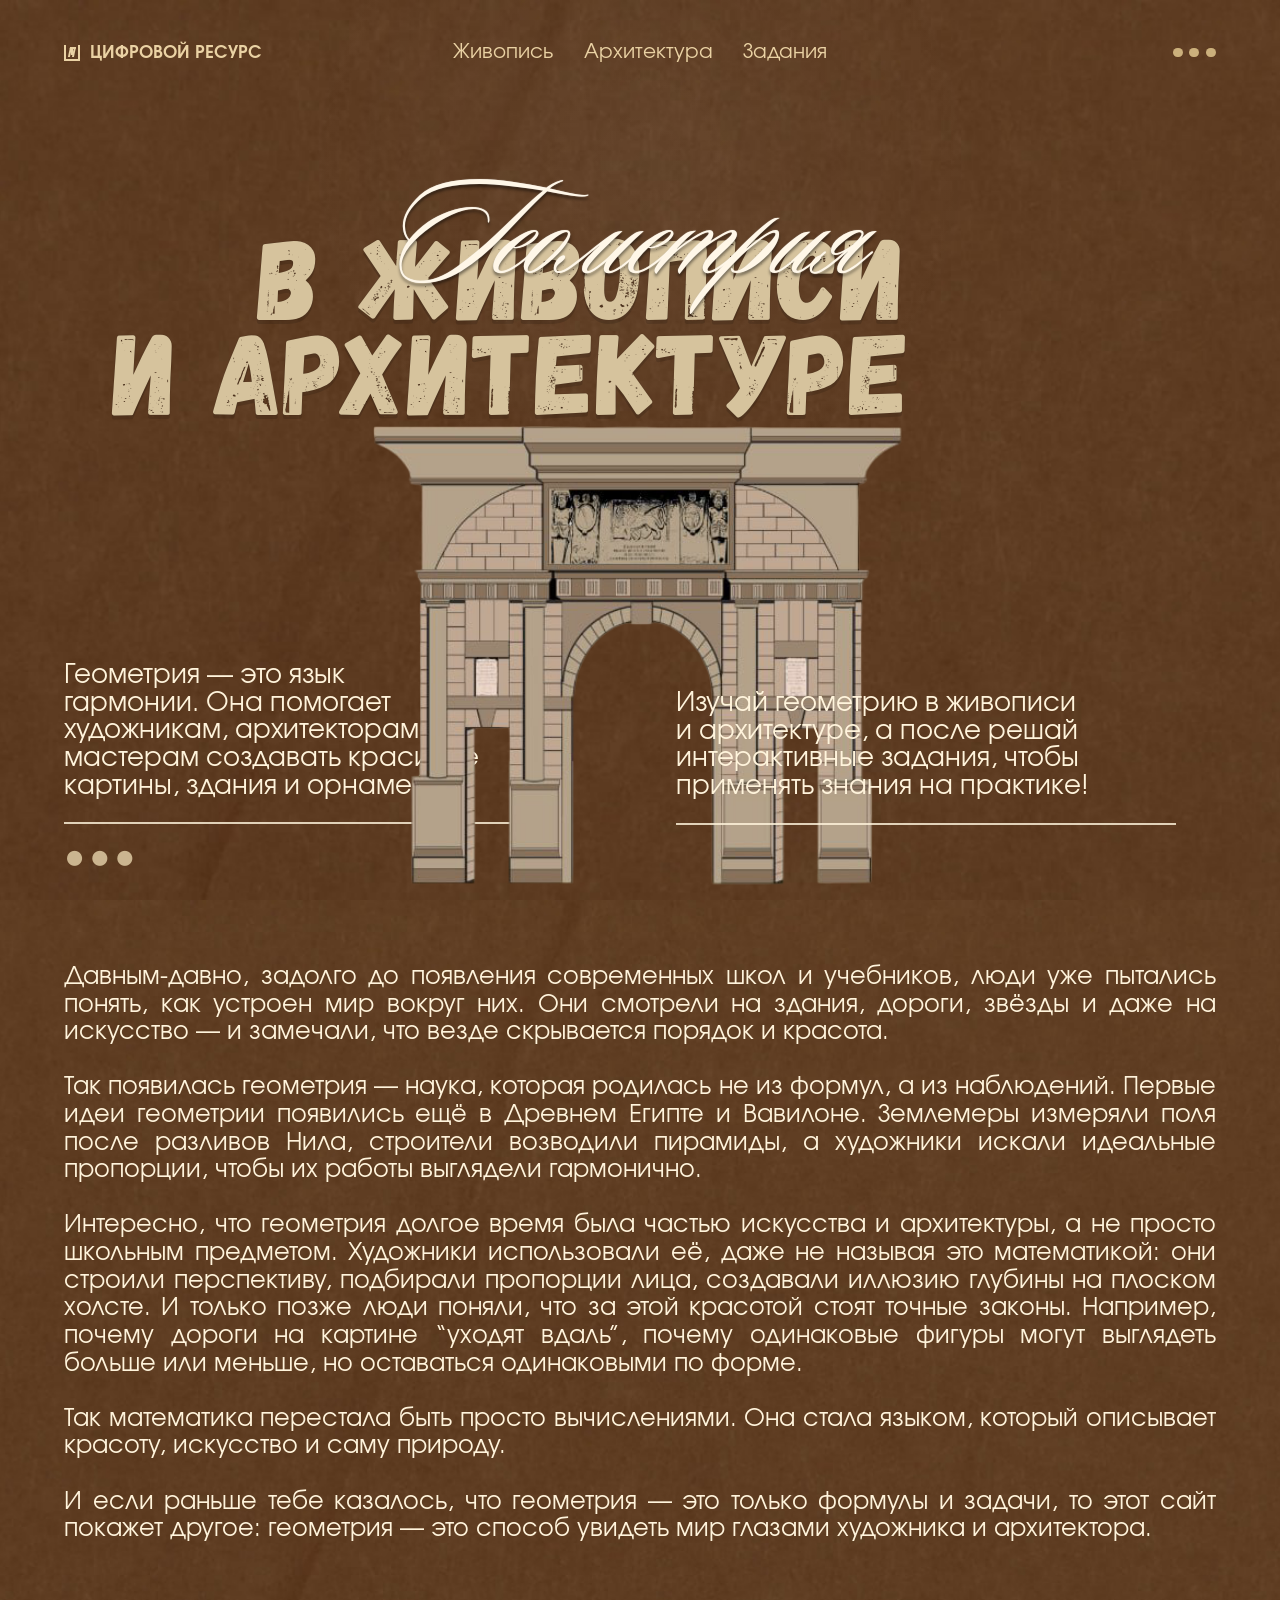
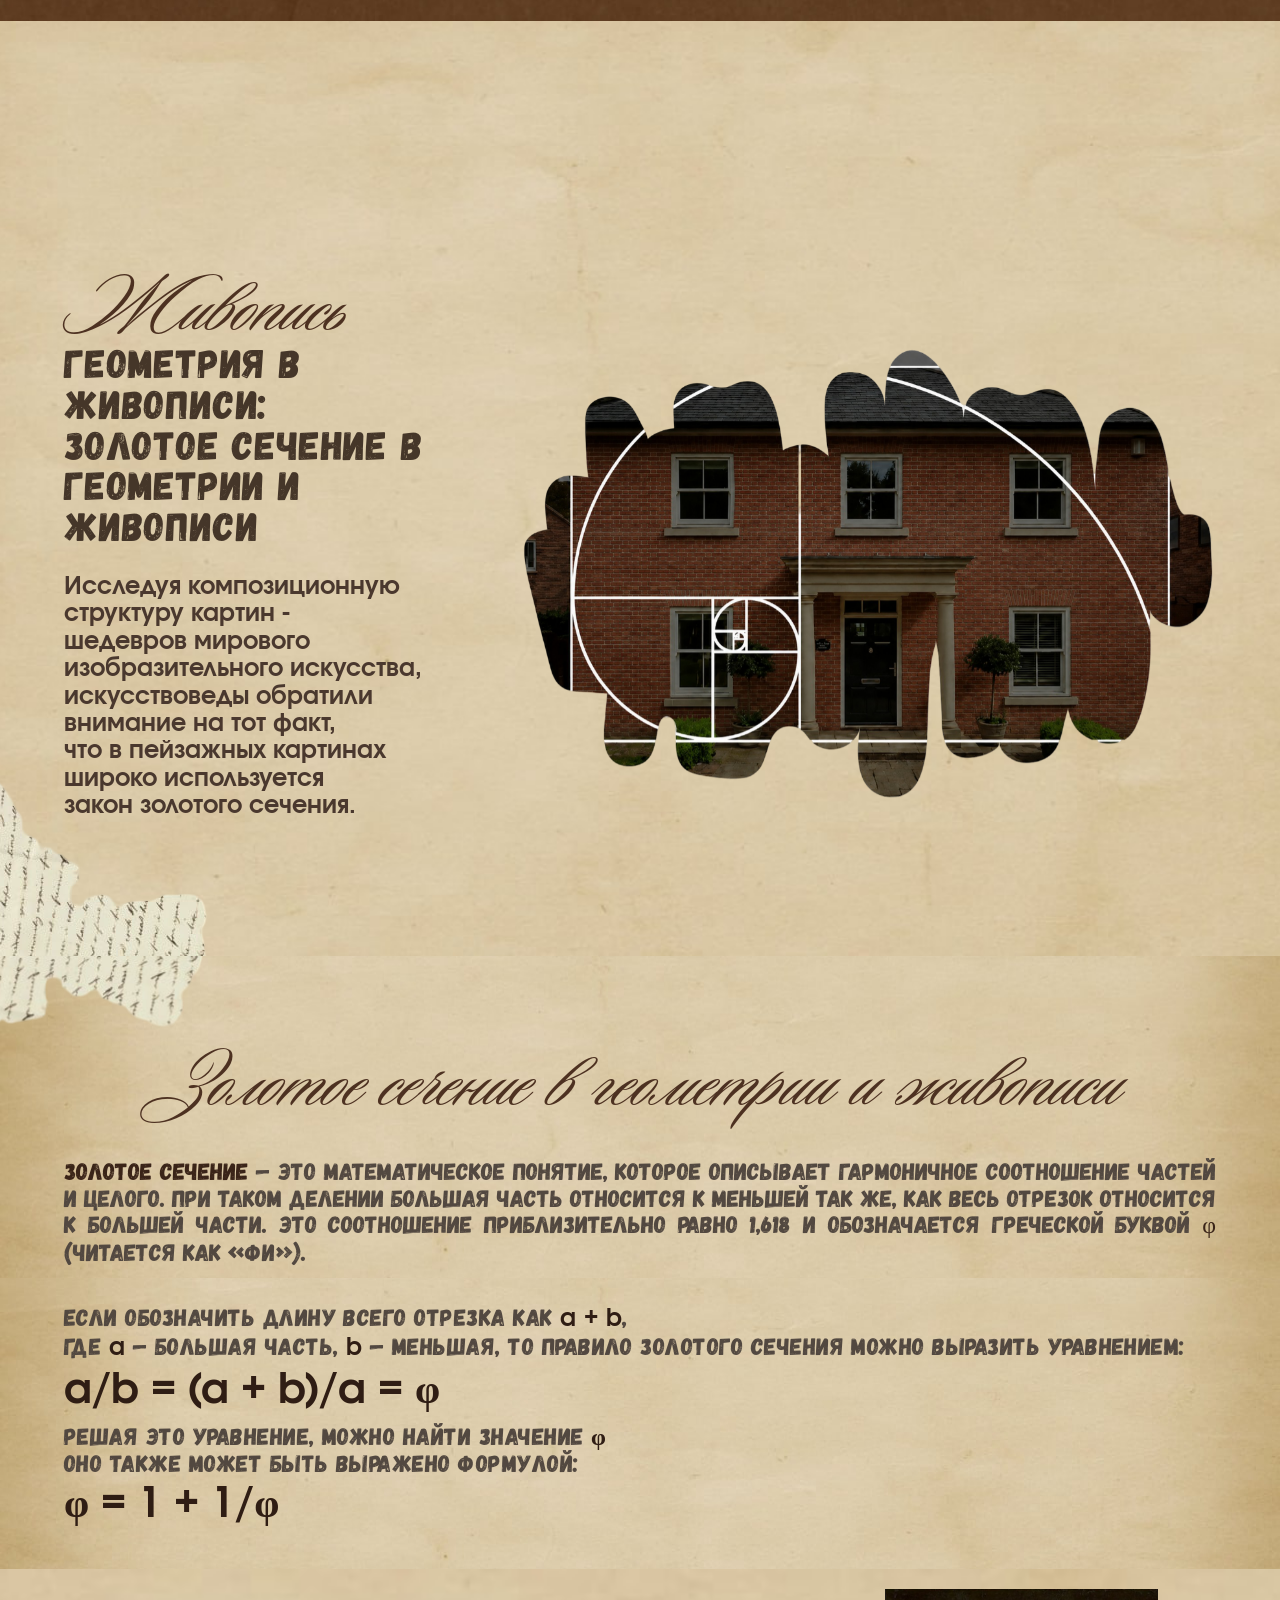
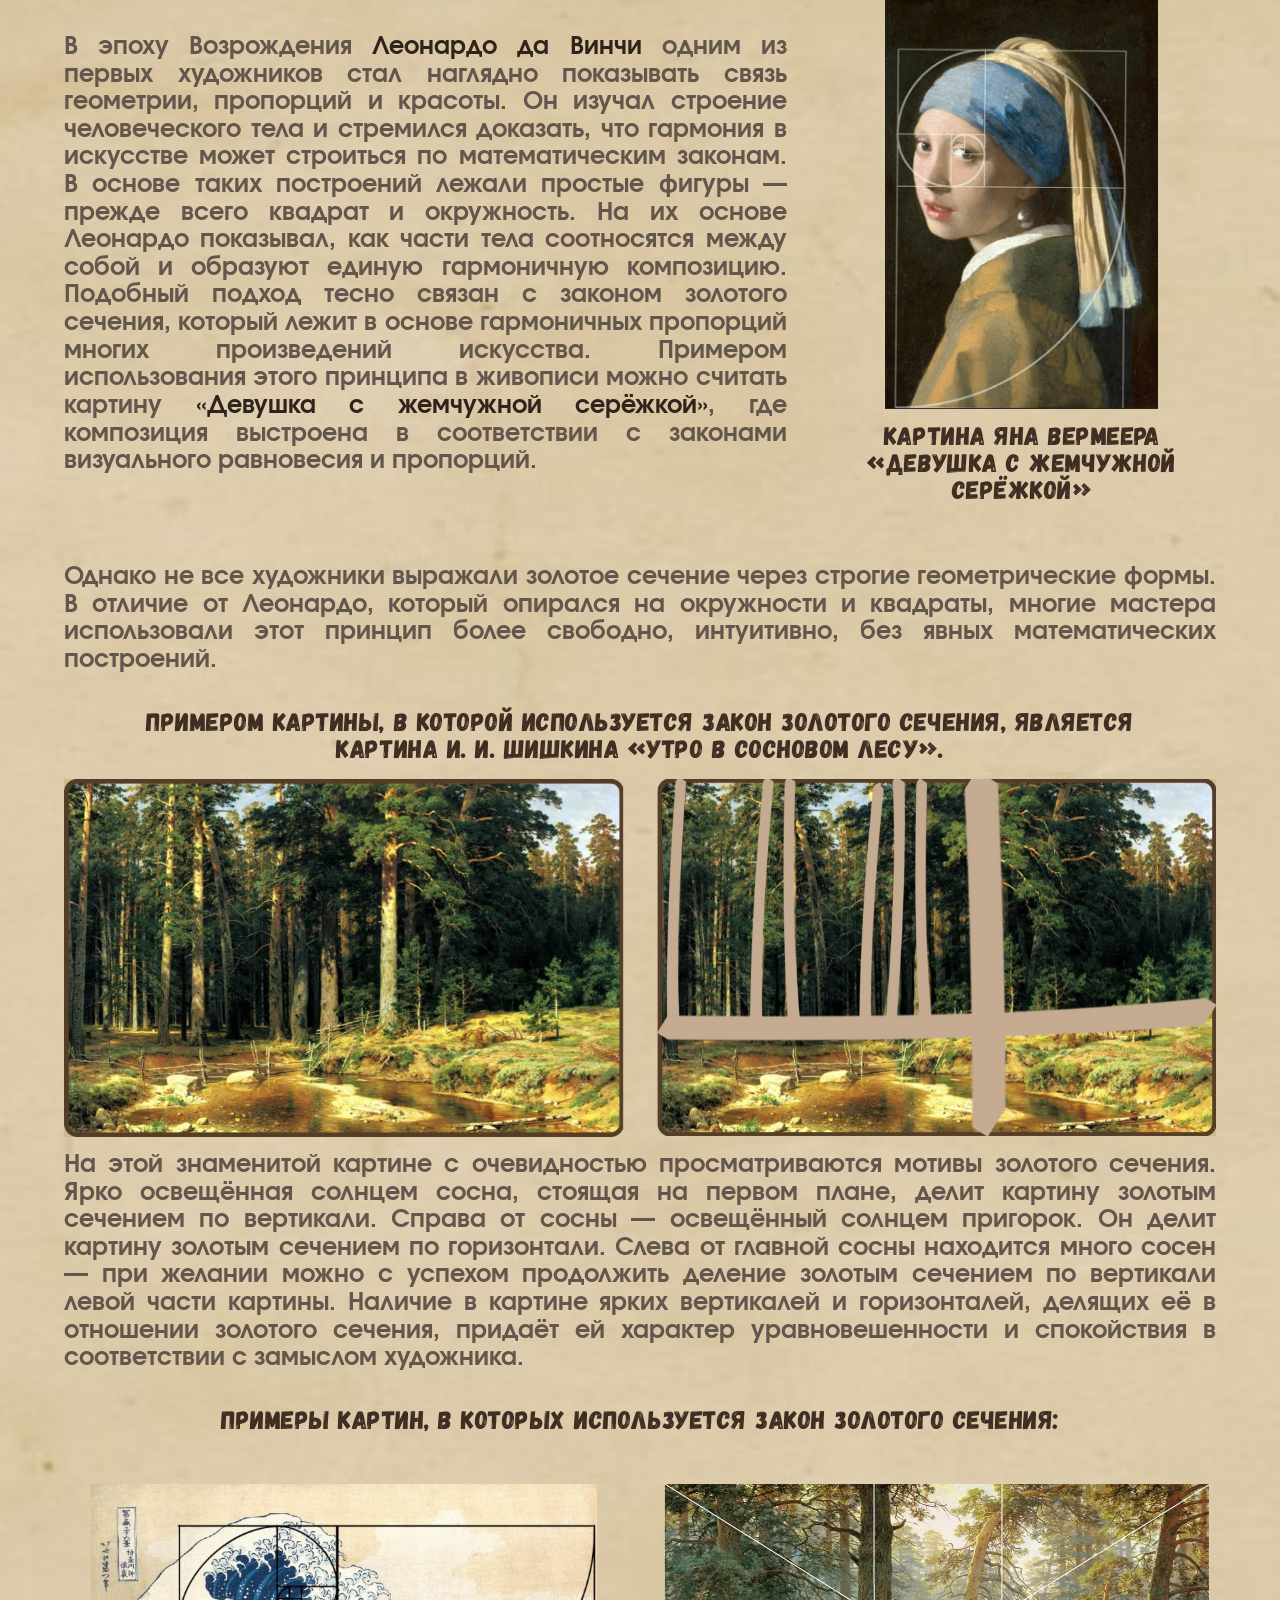
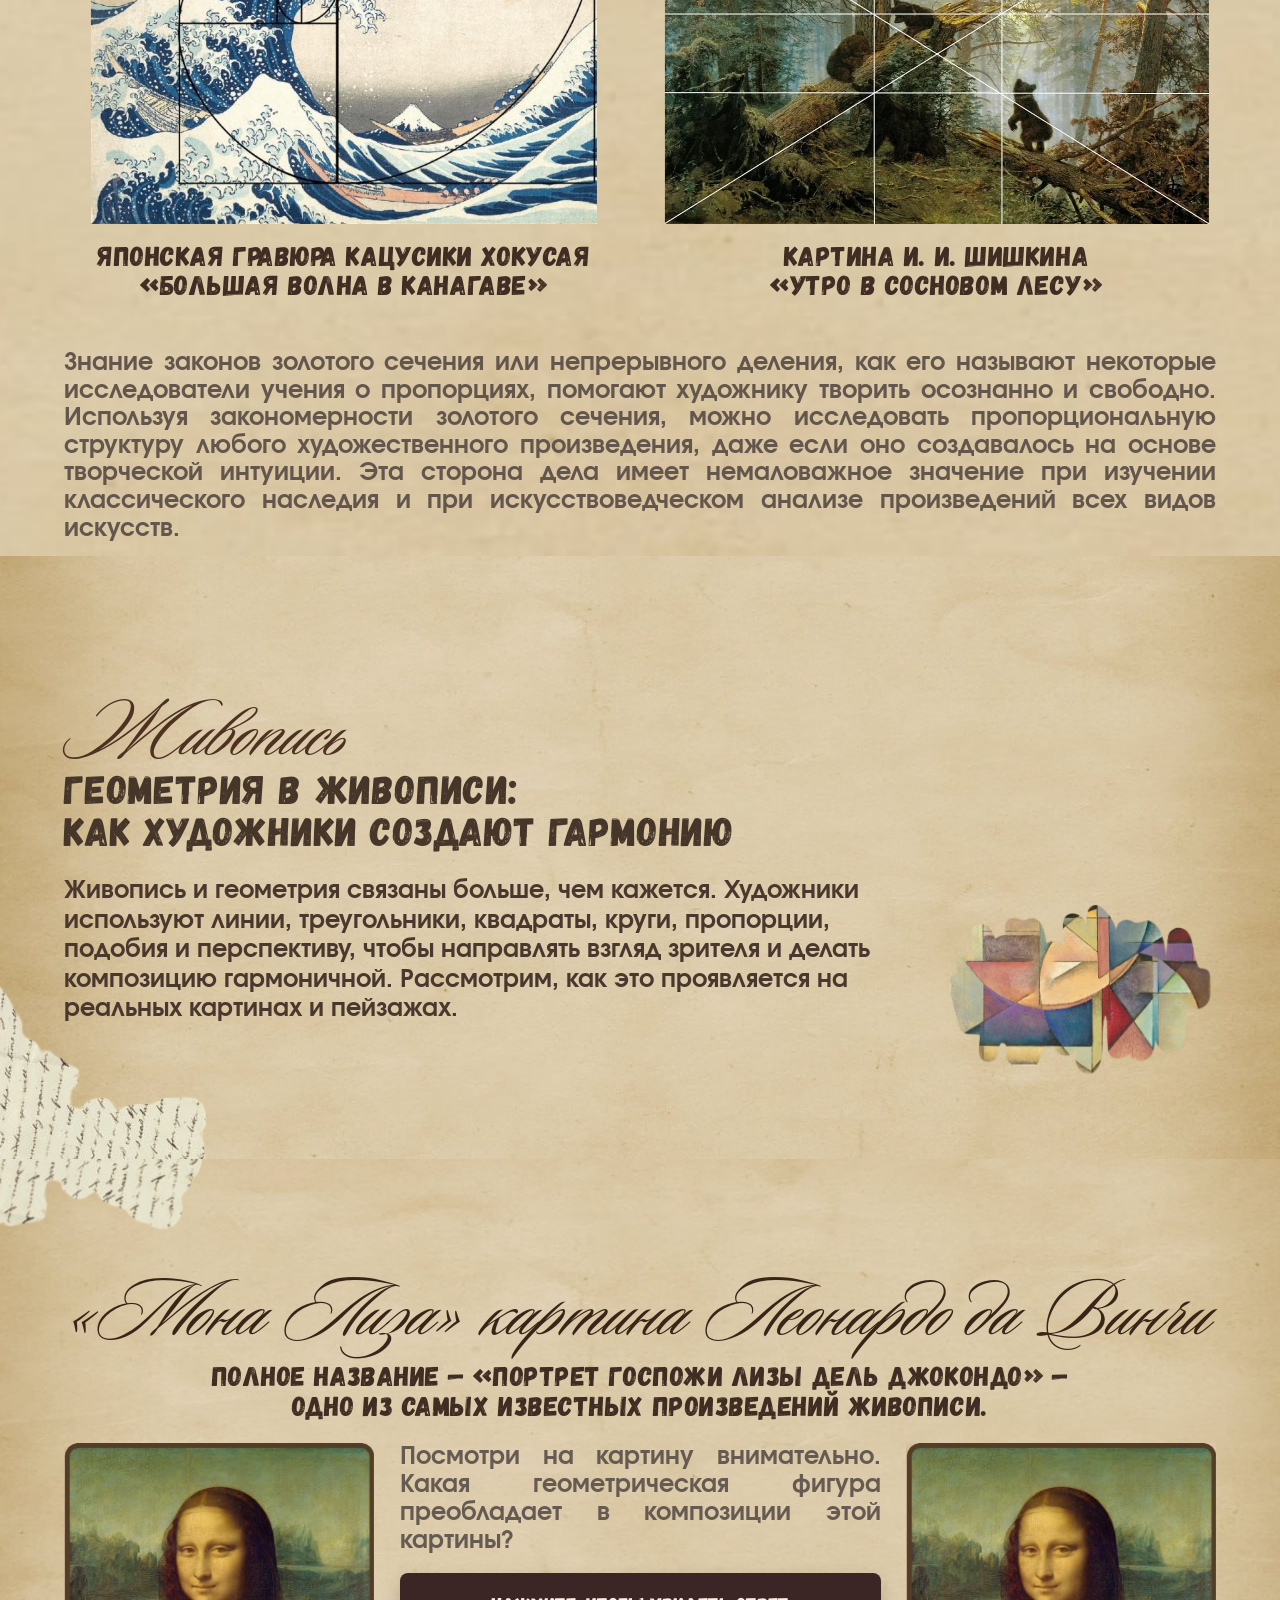
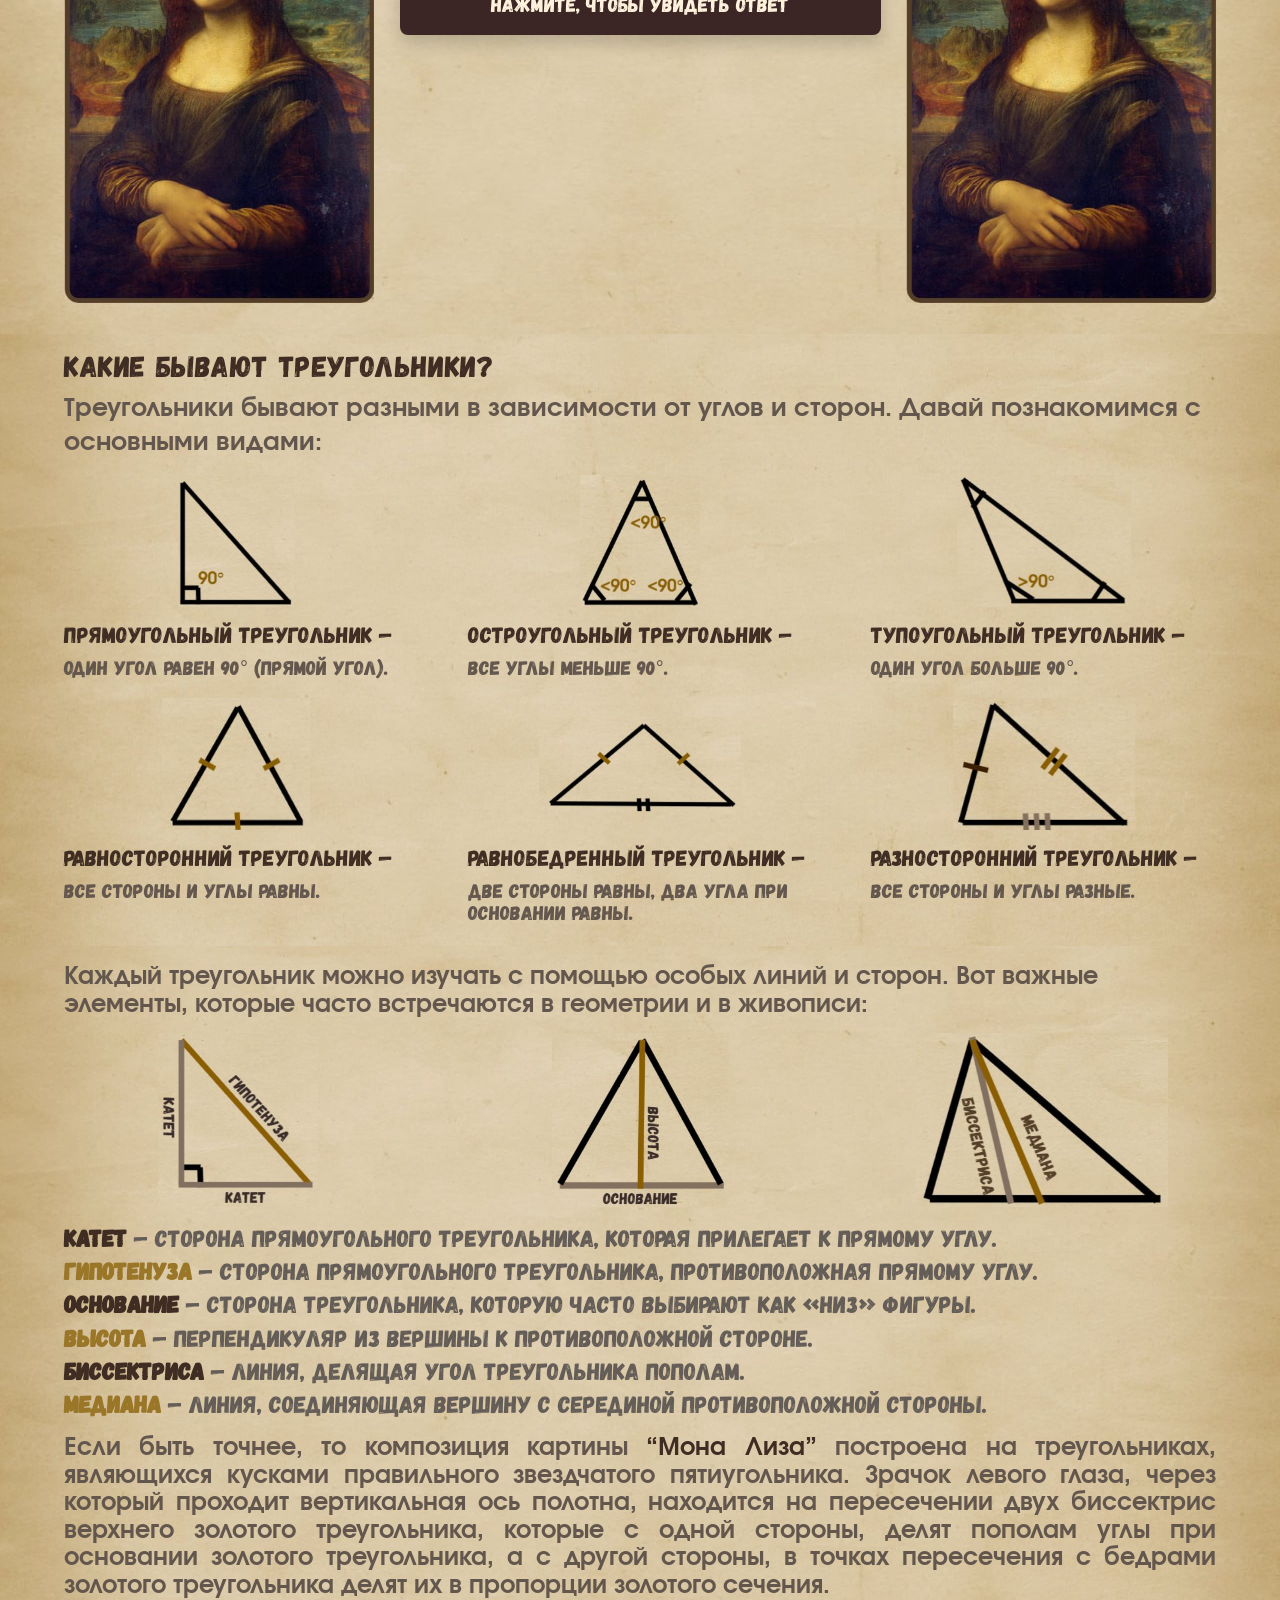
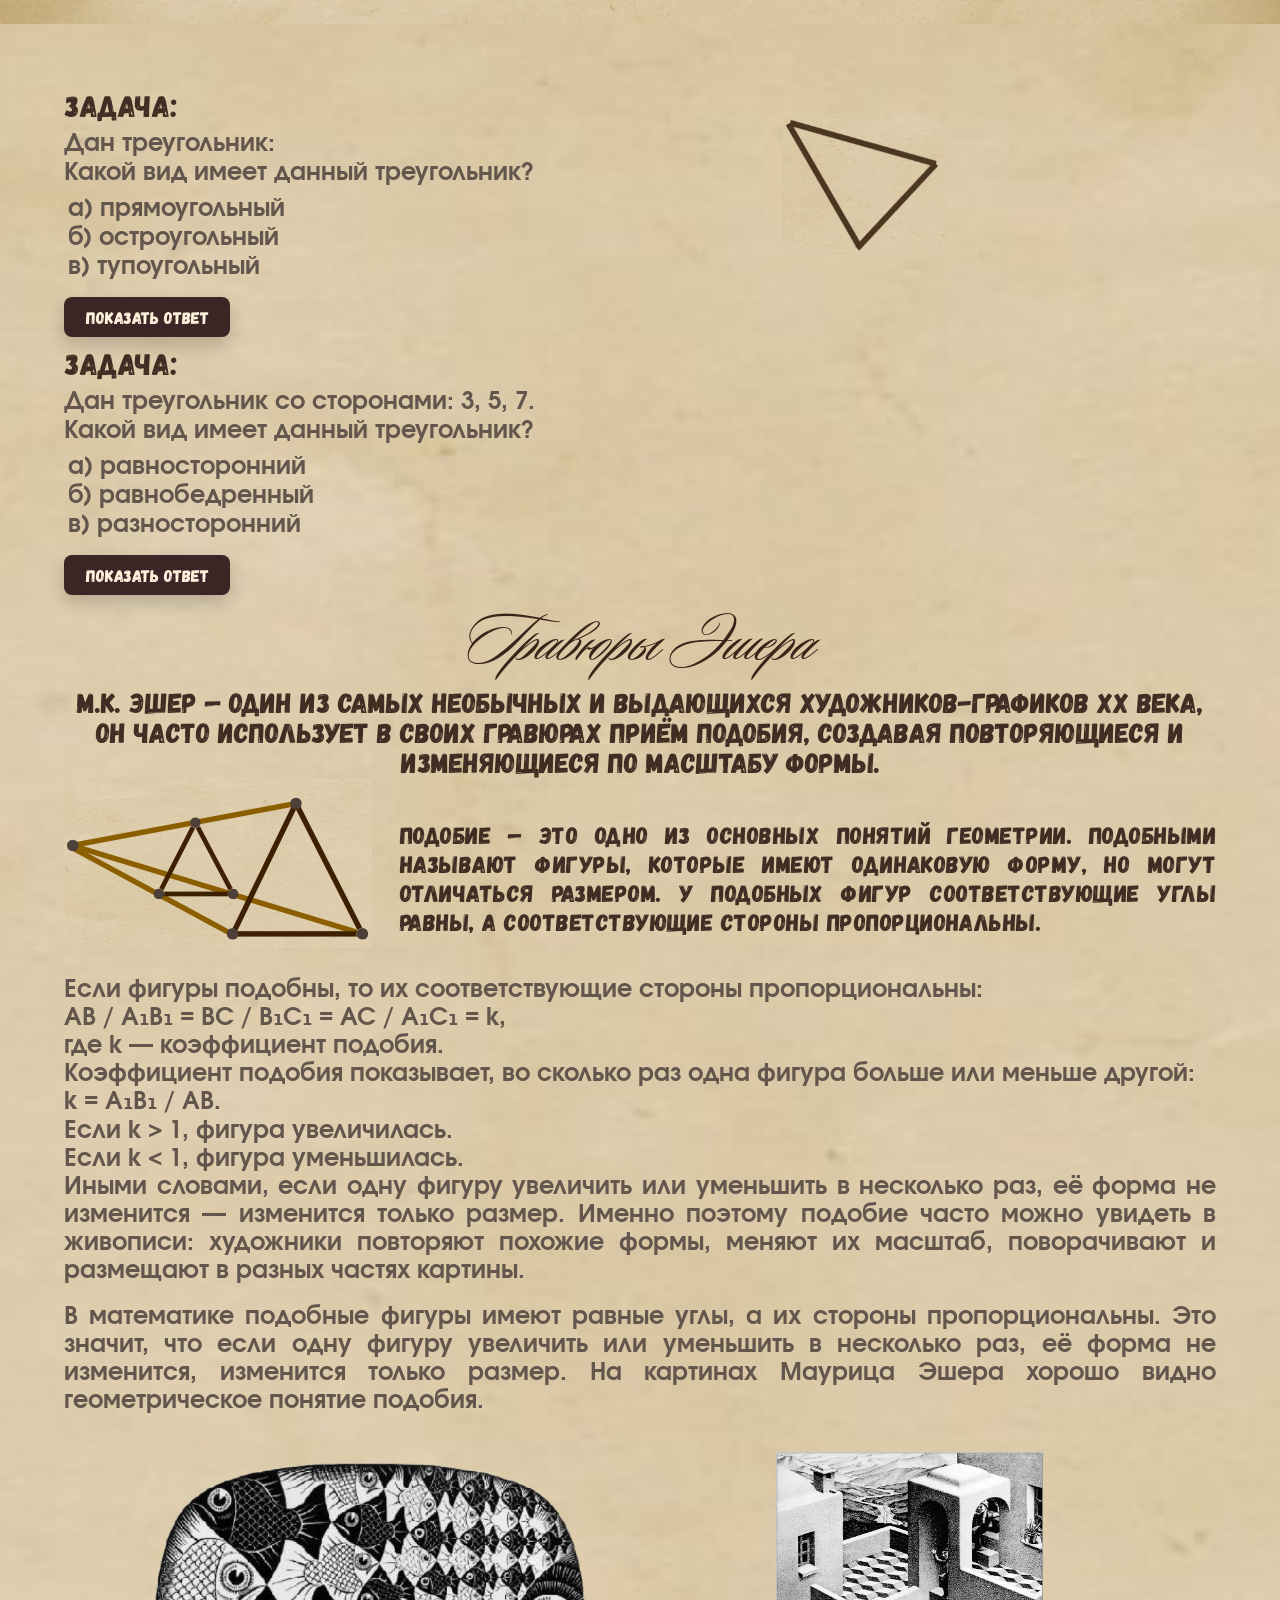
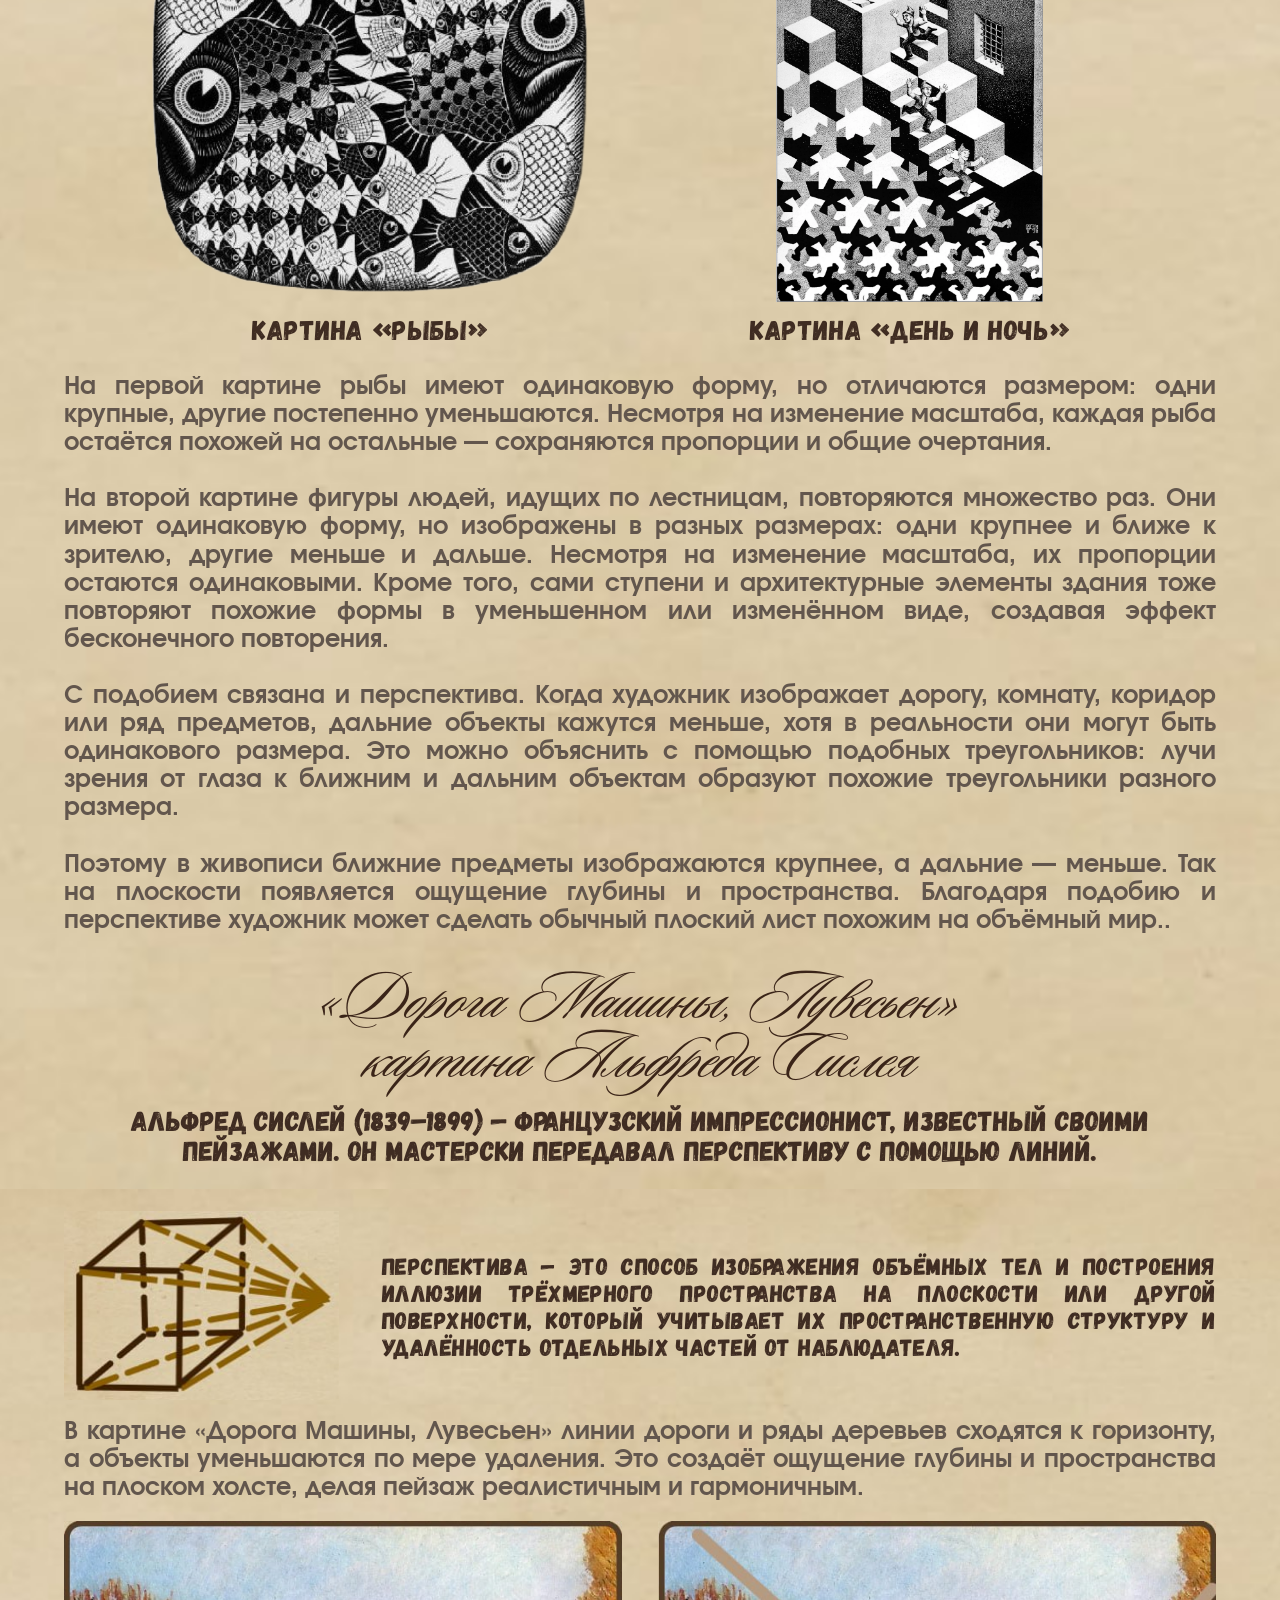
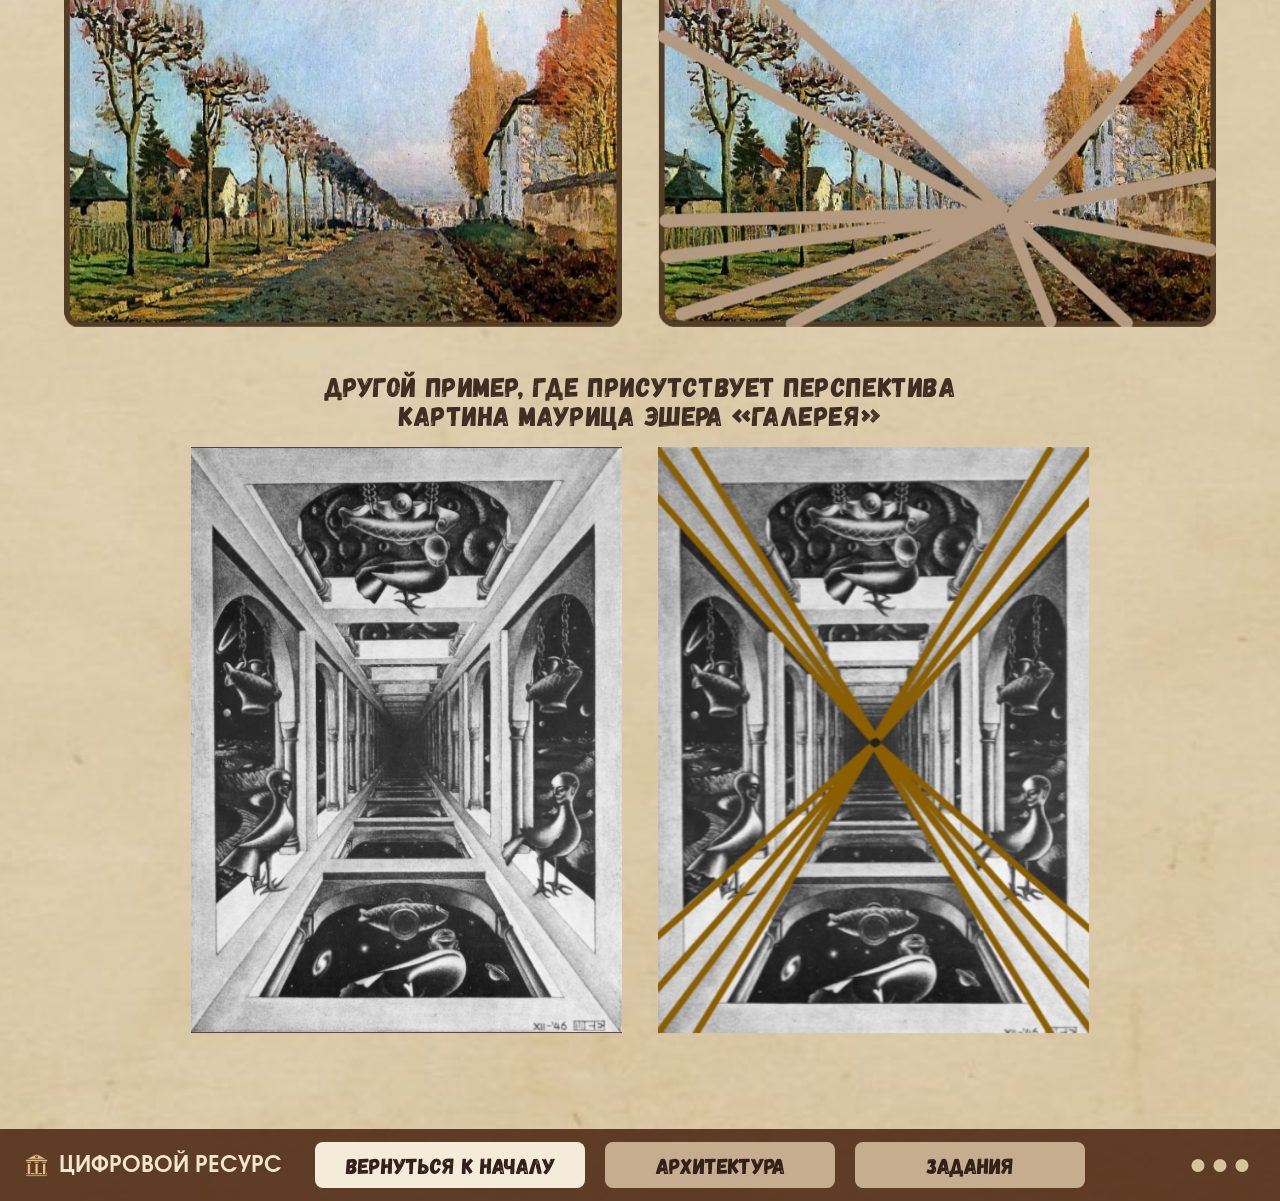
==== commit e0fa12ab: "Add files via upload" ====
--- a/index.html
+++ b/index.html
@@ -377,18 +377,17 @@
         </p>
         <img src="assets/similarity_triangles.png" alt="Подобные фигуры">
         <p class="perspective-text">
-          Подобие — это одно из основных понятий геометрии. Подобными называют фигуры, которые имеют одинаковую форму, но могут отличаться размером. У подобных фигур соответствующие углы равны, а соответствующие стороны пропорциональны.
+          <br>Подобие — это одно из основных понятий геометрии. Подобными называют фигуры, которые имеют одинаковую форму, но могут отличаться размером. У подобных фигур соответствующие углы равны, а соответствующие стороны пропорциональны.
         </p>
         <p class="perspective-text">
-          Если фигуры подобны, то их соответствующие стороны пропорциональны:<br>
+          <br>Если фигуры подобны, то их соответствующие стороны пропорциональны:<br>
           AB / A₁B₁ = BC / B₁C₁ = AC / A₁C₁ = k,<br>
           где k — коэффициент подобия.<br>
           Коэффициент подобия показывает, во сколько раз одна фигура больше или меньше другой:<br>
           k = A₁B₁ / AB.<br>
           Если k > 1, фигура увеличилась.<br>
           Если k < 1, фигура уменьшилась.<br>
-          Иными словами, если одну фигуру увеличить или уменьшить в несколько раз, её форма не изменится — изменится только размер. Именно поэтому подобие часто можно увидеть в живописи: художники повторяют похожие формы, меняют их масштаб, поворачивают и размещают в разных частях картины.<br>
-          На картинах Маурица Эшера подобие видно особенно хорошо. В его работах одинаковые или похожие фигуры повторяются много раз, уменьшаются или увеличиваются и постепенно заполняют пространство. При этом их форма остаётся узнаваемой, а пропорции сохраняются.</p>
+          Иными словами, если одну фигуру увеличить или уменьшить в несколько раз, её форма не изменится — изменится только размер. Именно поэтому подобие часто можно увидеть в живописи: художники повторяют похожие формы, меняют их масштаб, поворачивают и размещают в разных частях картины.<br></p>
         <p class="perspective-text">
           В математике подобные фигуры имеют равные углы, а их стороны пропорциональны. Это значит, что если одну фигуру увеличить или уменьшить в несколько раз, её форма не изменится, изменится только размер. На картинах Маурица Эшера хорошо видно геометрическое понятие подобия.
         </p>
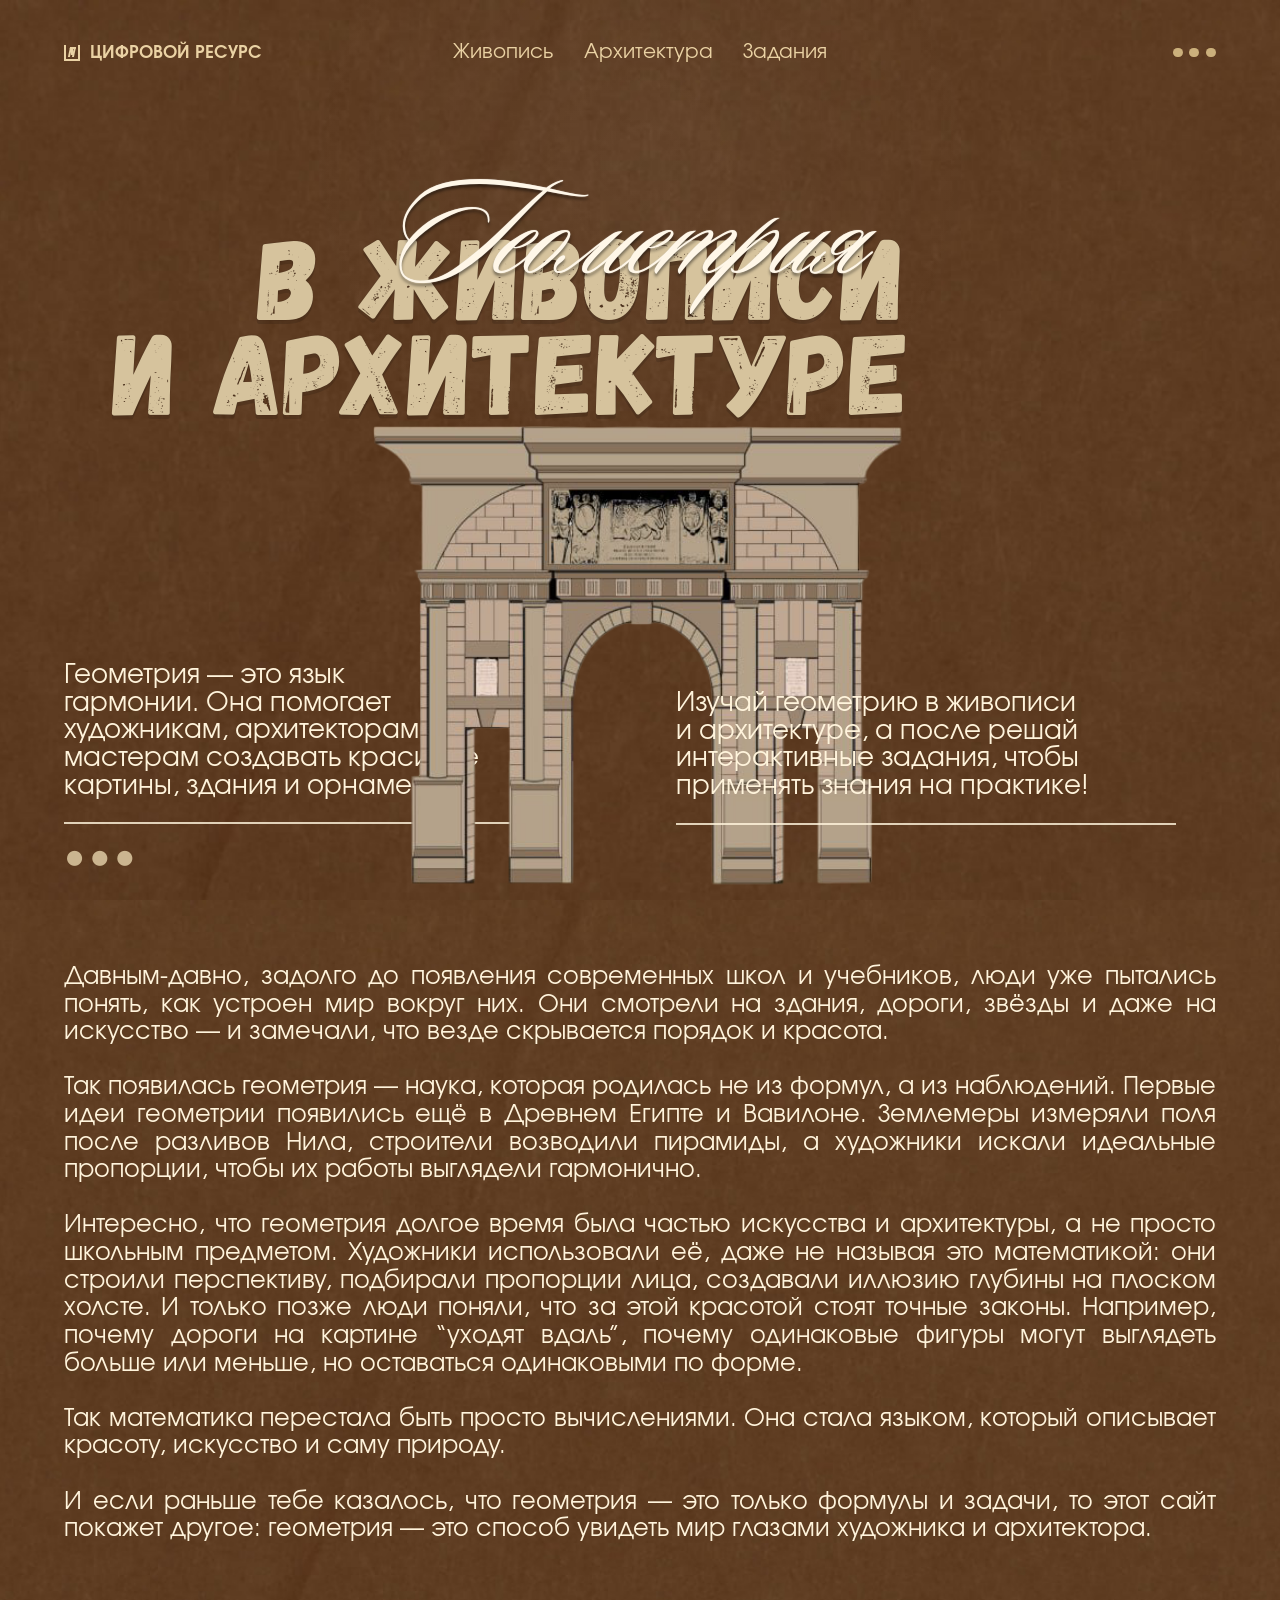
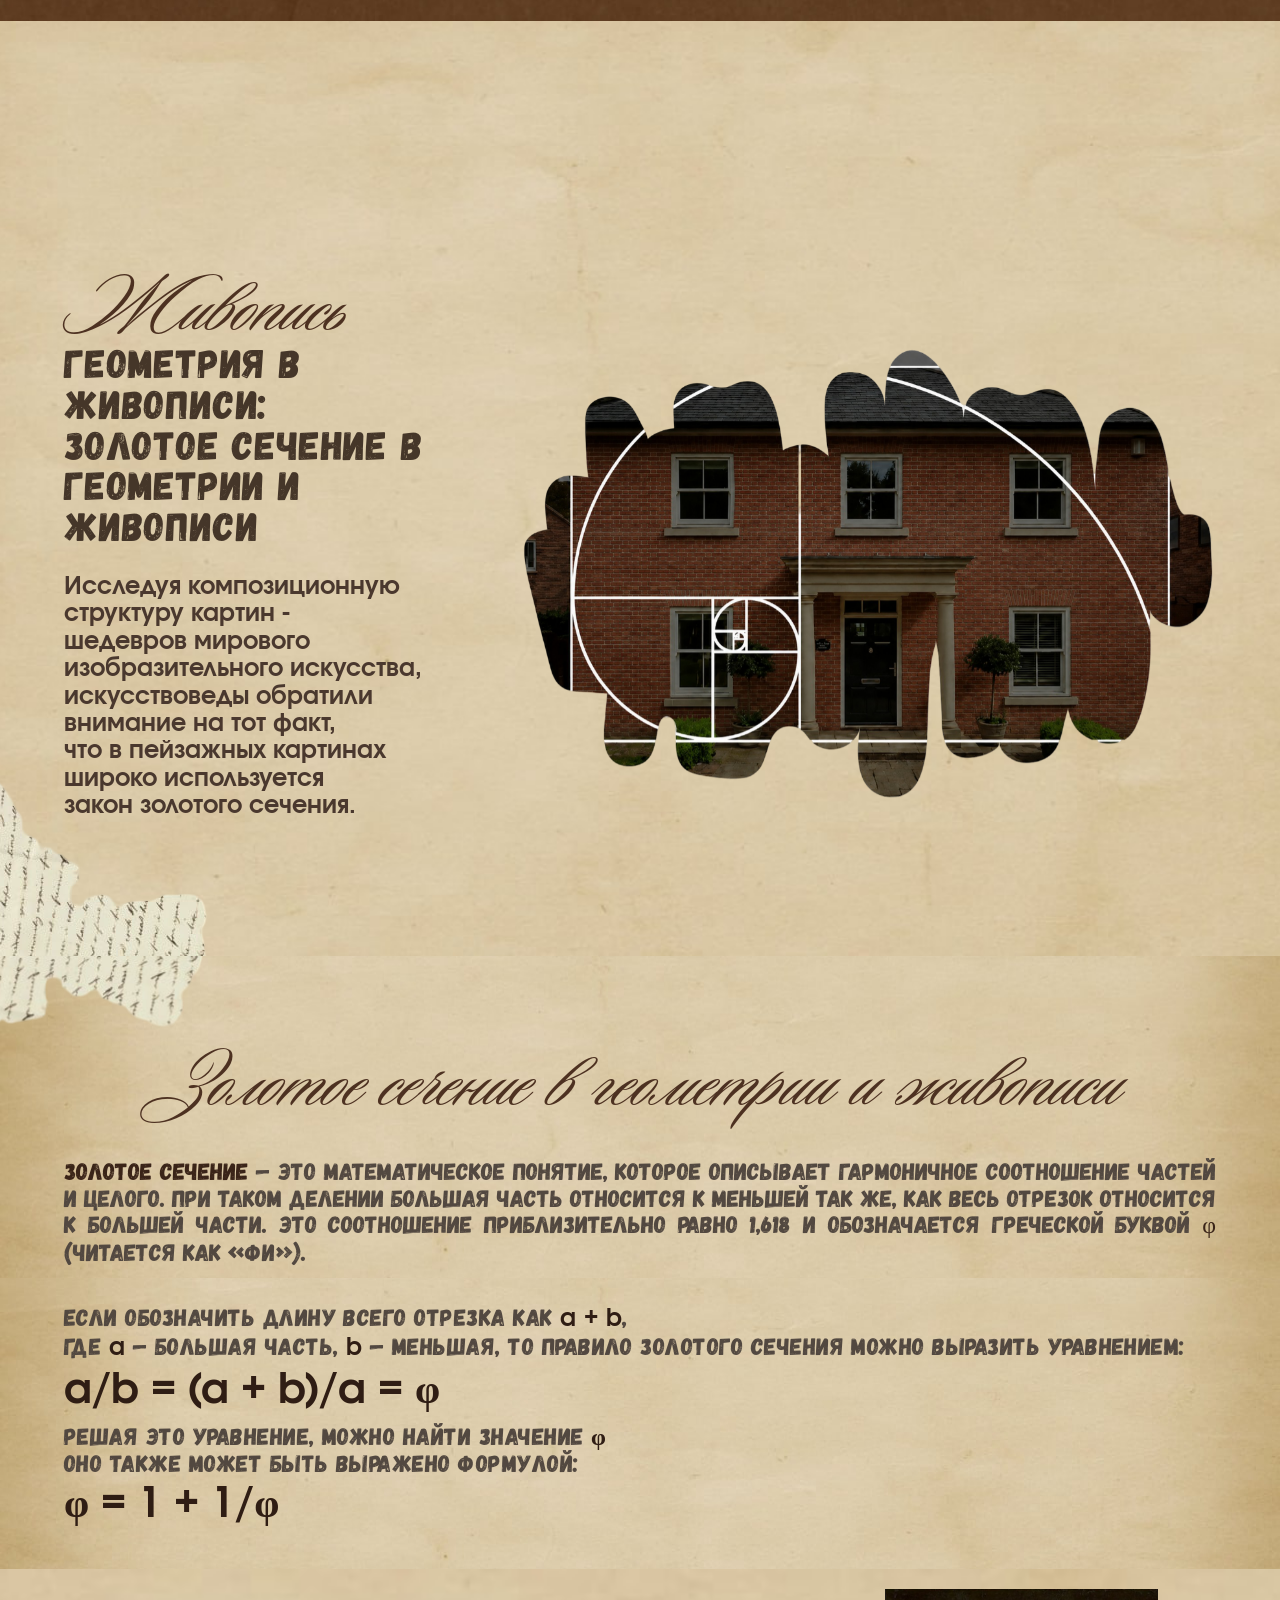
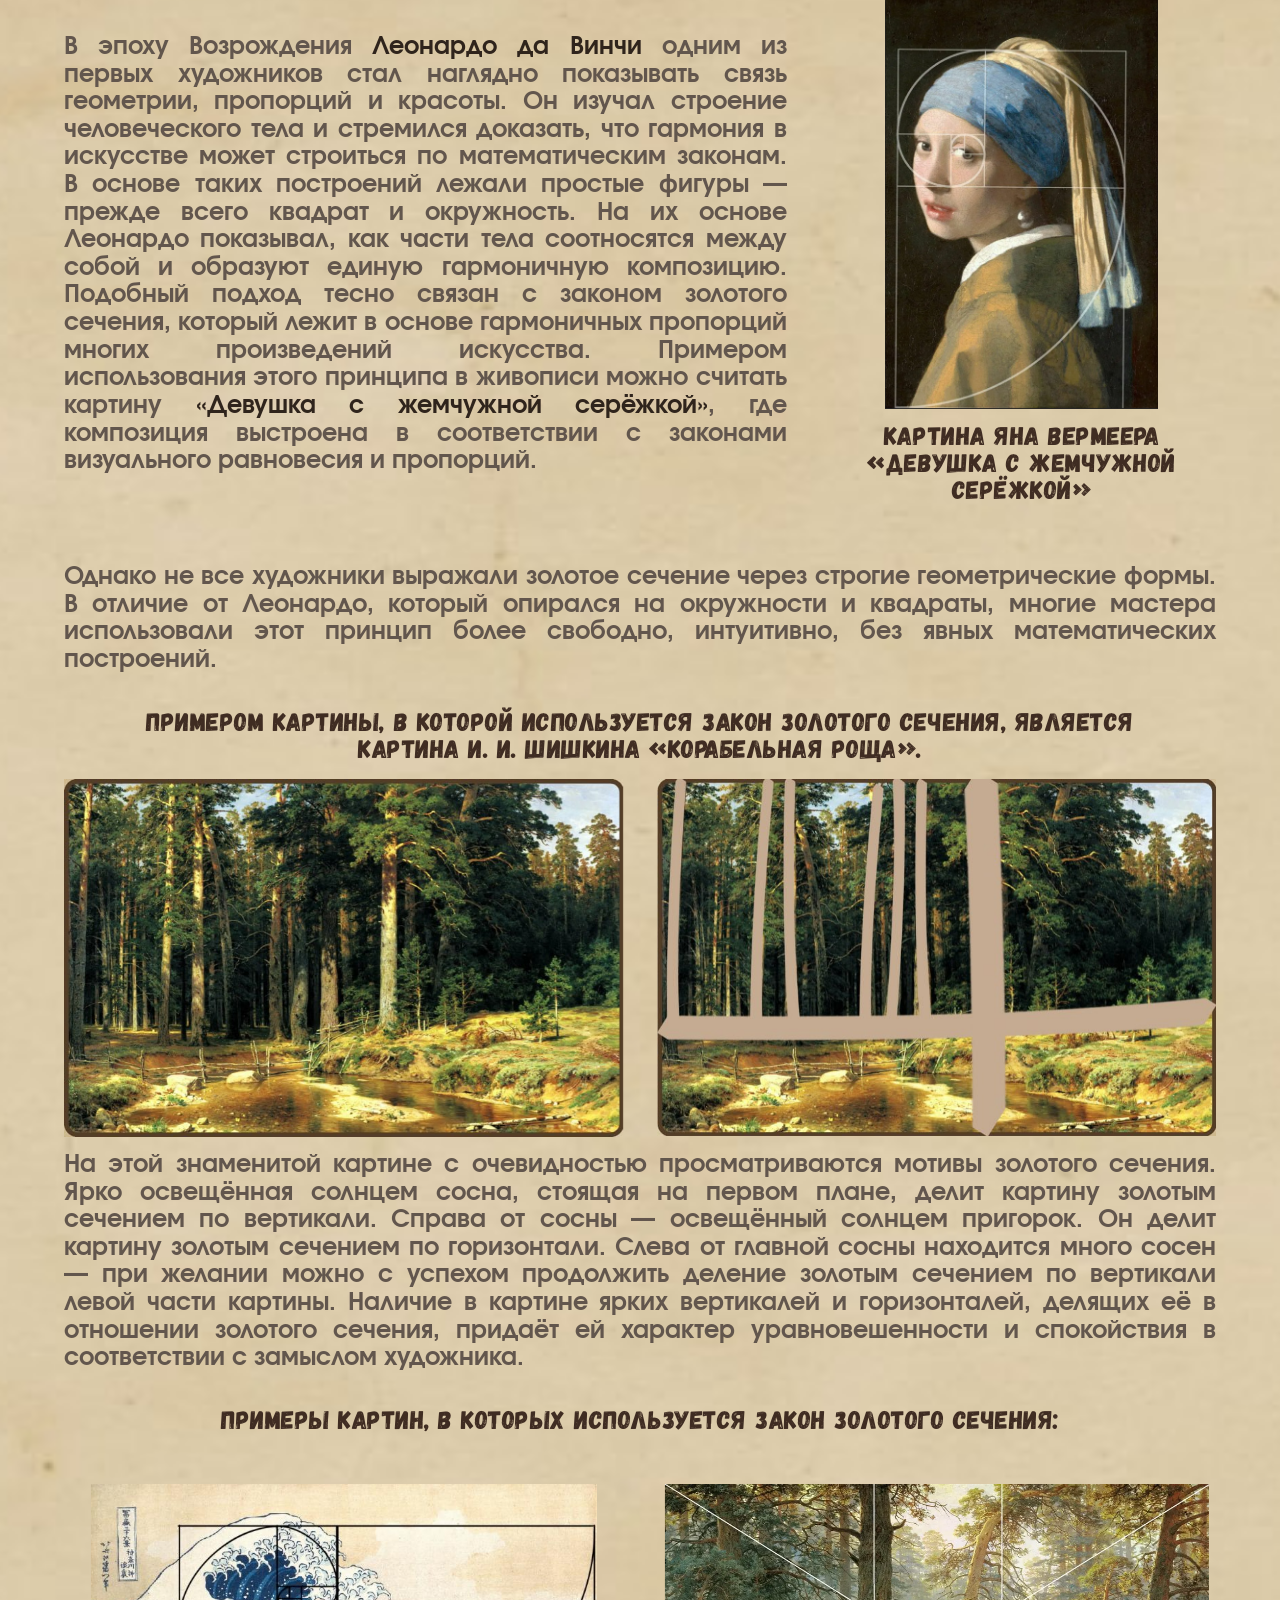
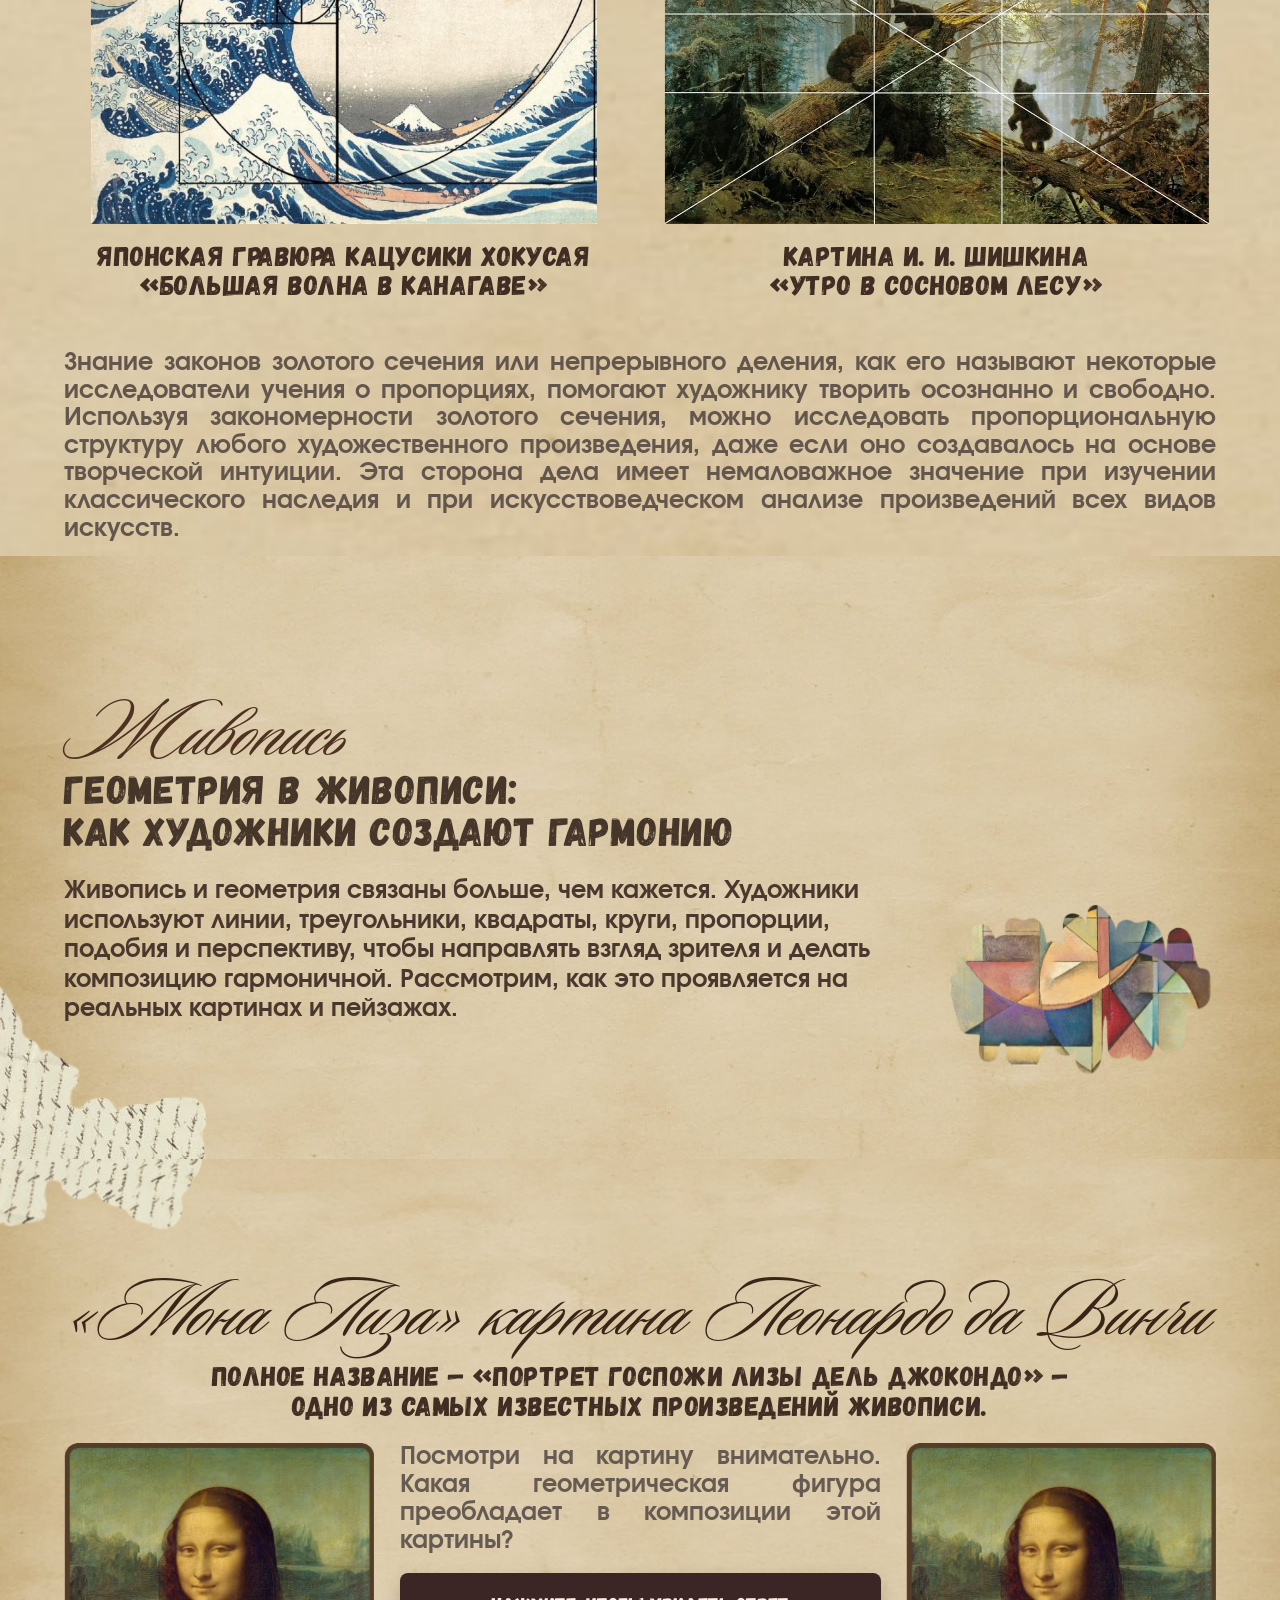
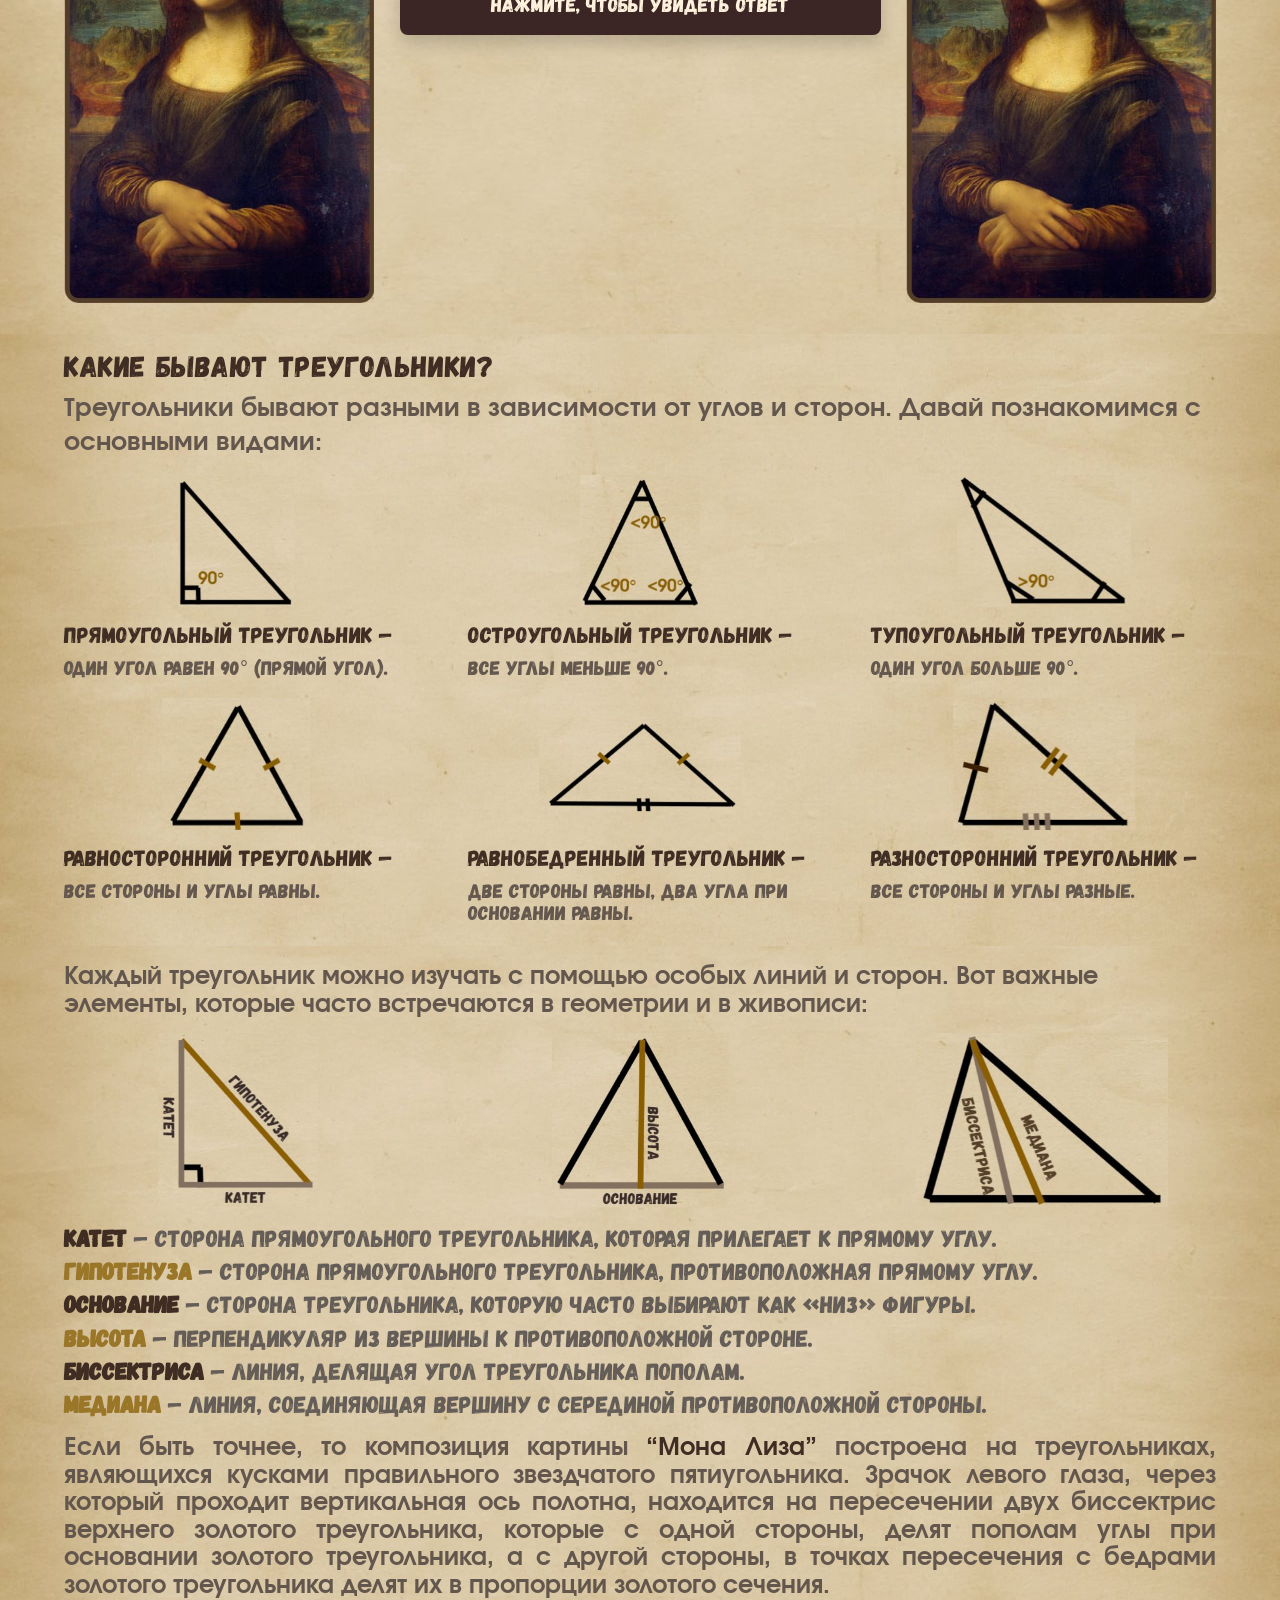
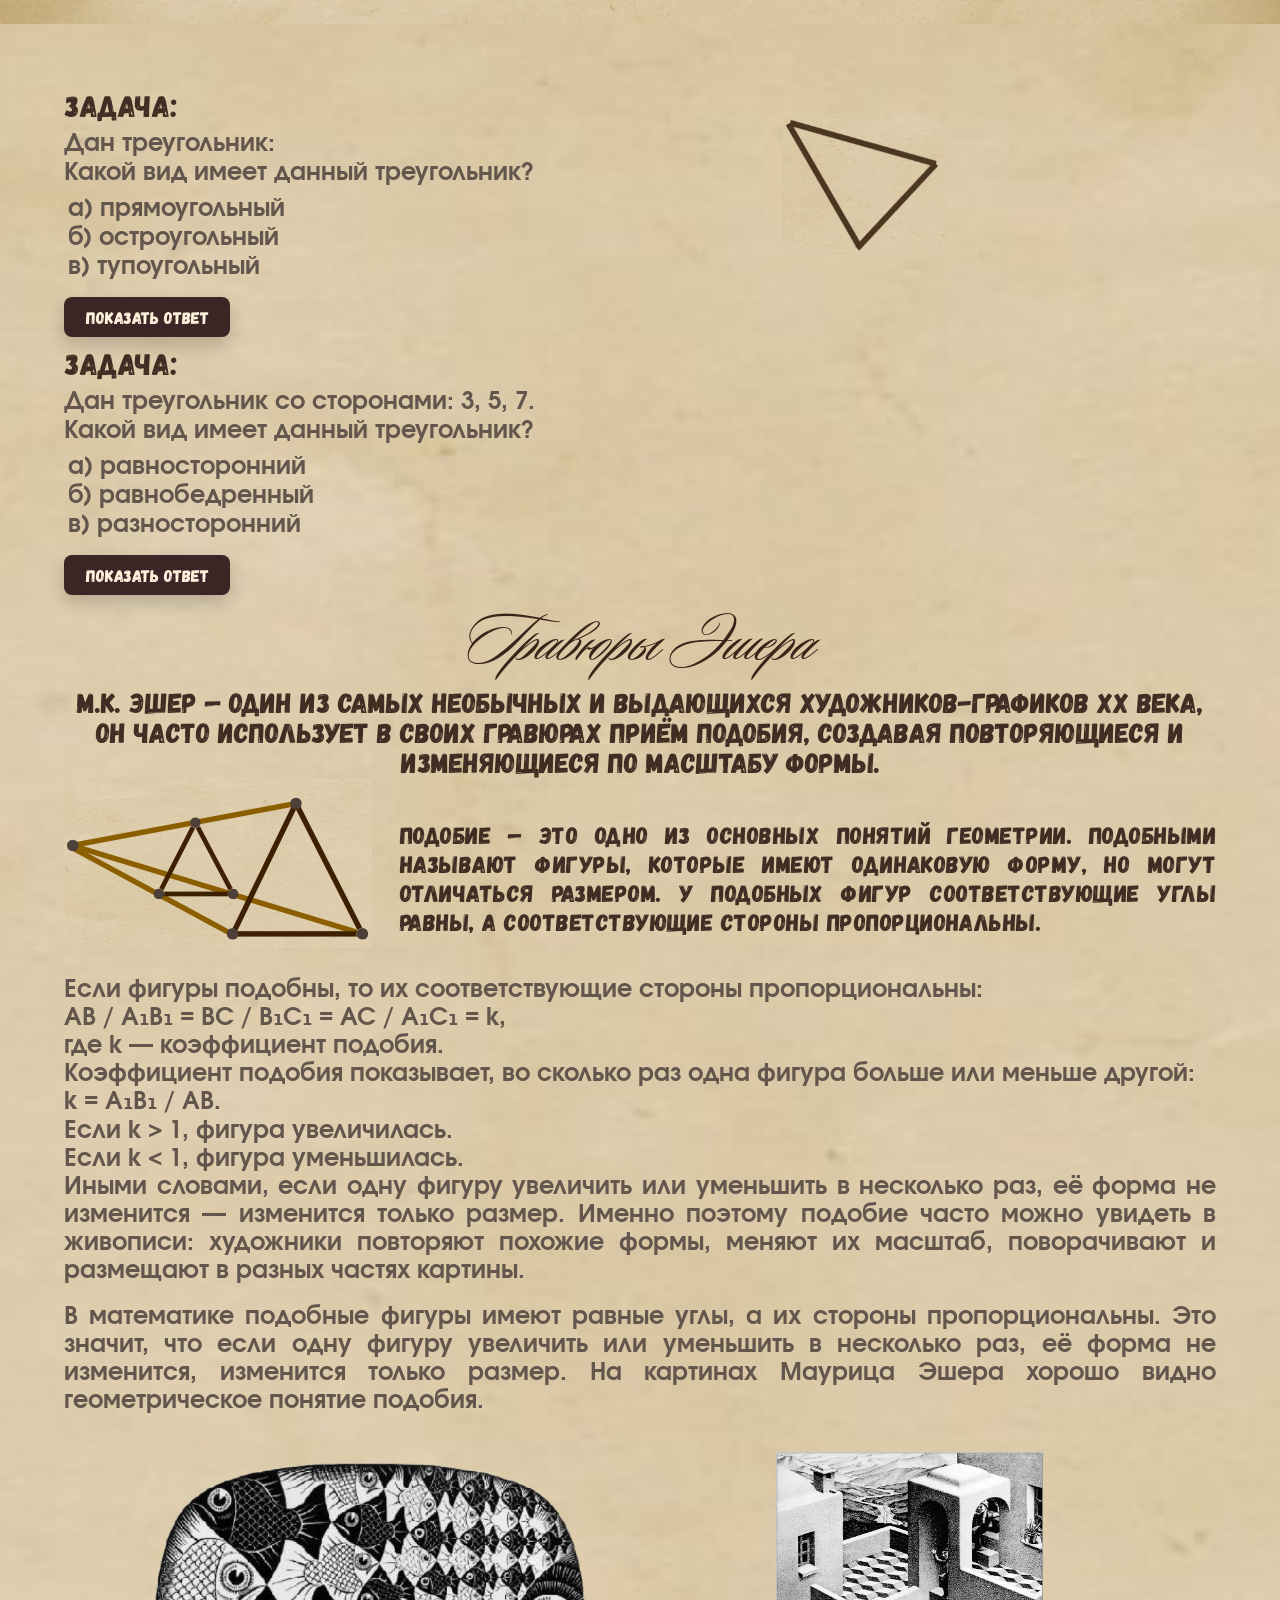
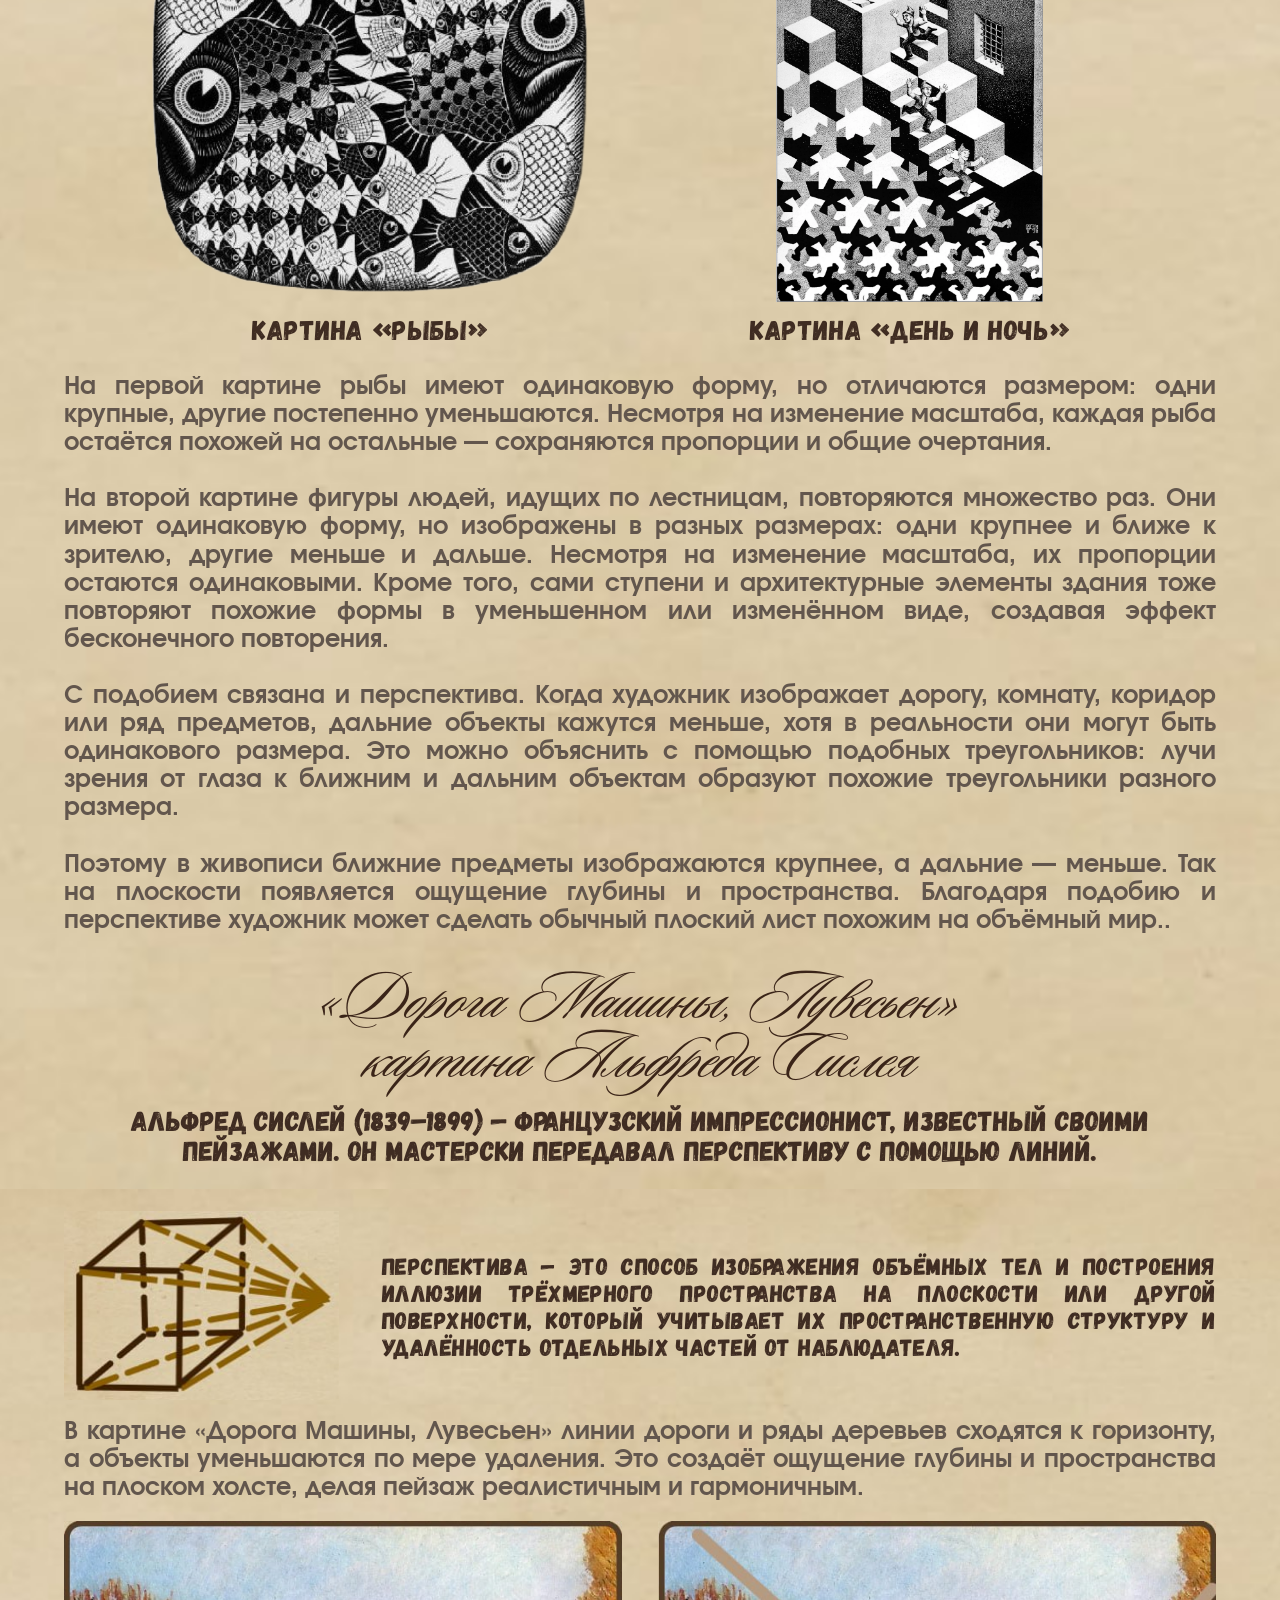
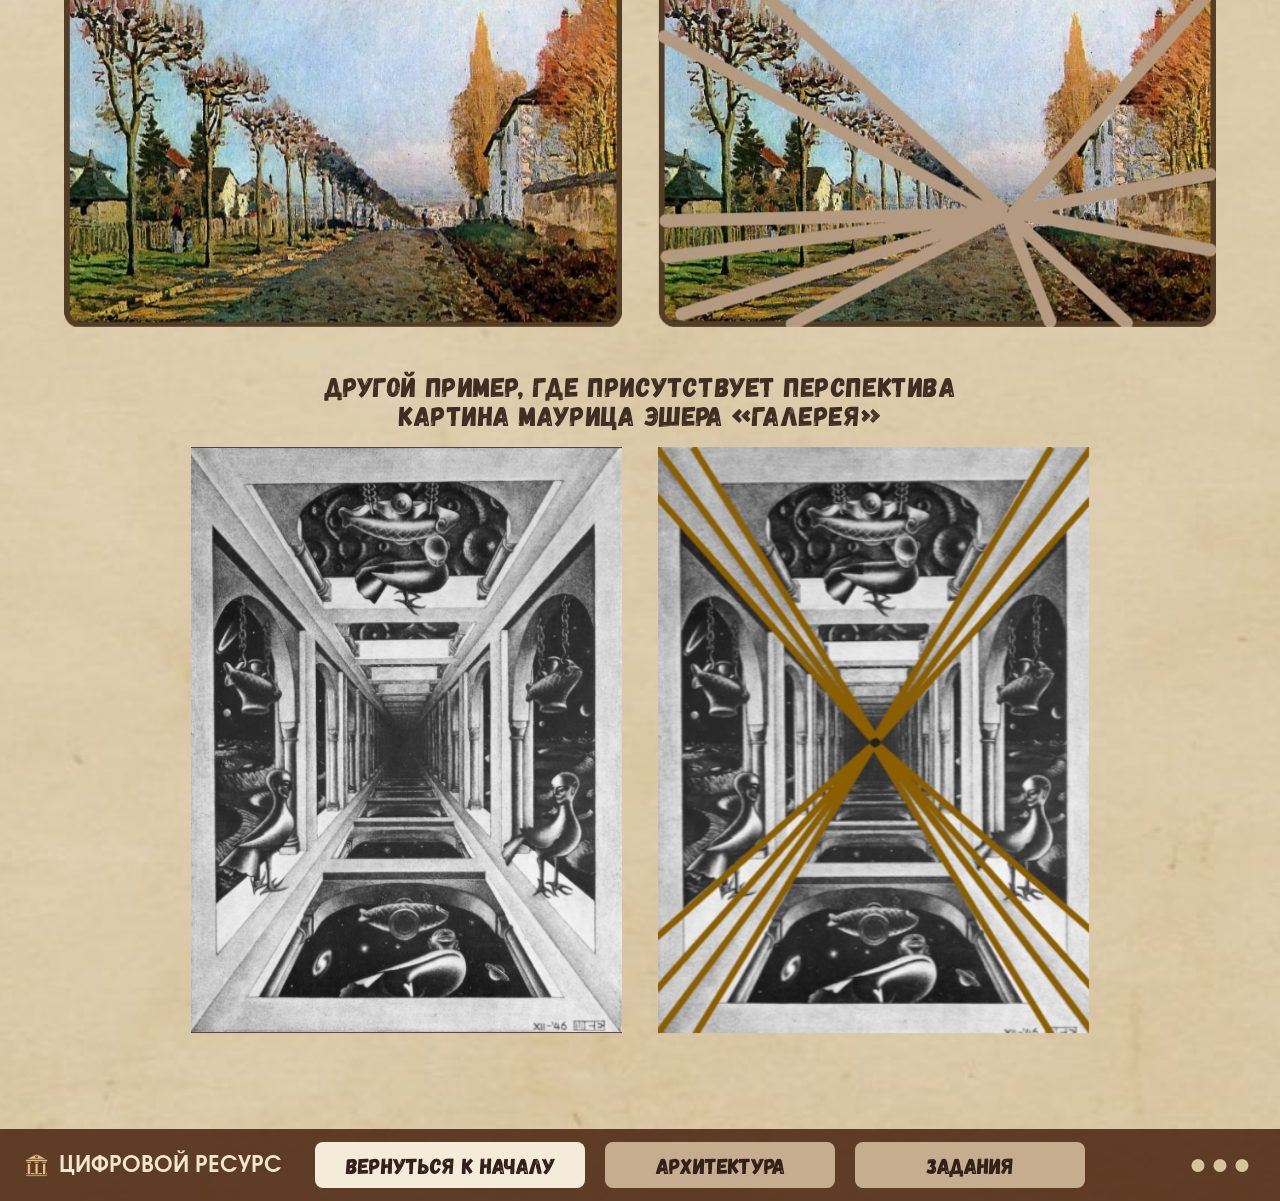
==== commit ce385299: "Add files via upload" ====
--- a/index.html
+++ b/index.html
@@ -167,7 +167,7 @@
 
       <h2 class="section-title center">
         Примером картины, в которой используется закон золотого сечения, является<br>
-        Картина И. И. Шишкина «Утро в сосновом лесу».
+        Картина И. И. Шишкина «Корабельная роща».
       </h2>
 
       <div class="gallery-two">
